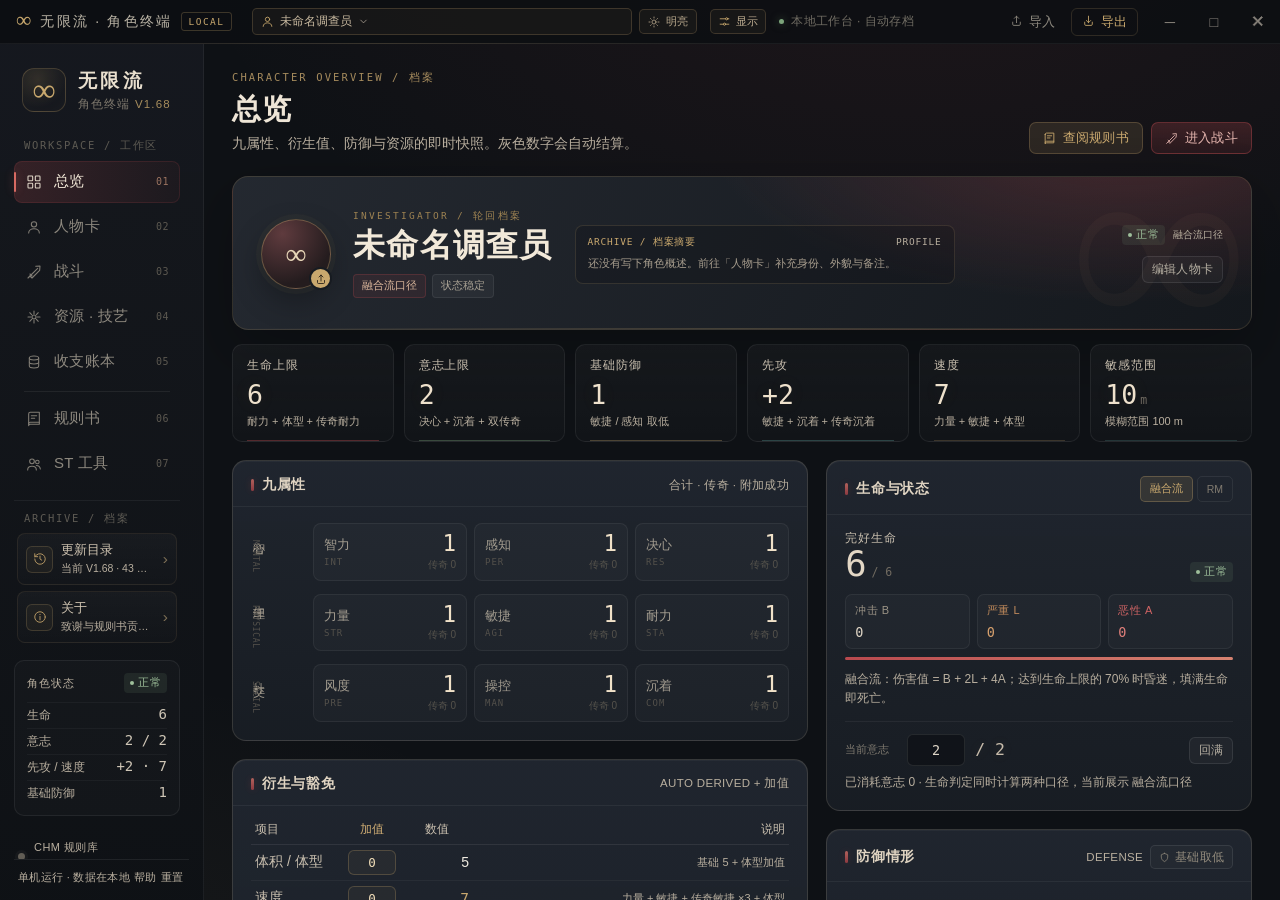
==== mobile/app/src/main/assets/www/index.html @ fdc2cab6 "feat: add Android source" ====
<!DOCTYPE html>
<html lang="zh-CN">
<head>
  <meta charset="UTF-8">
  <meta name="viewport" content="width=device-width, initial-scale=1.0">
  <meta name="color-scheme" content="dark light">
  <title>无限流 · 角色终端</title>
  <script>
    try {
      if (localStorage.getItem('infinite-terminal/theme') === 'light')
        document.documentElement.dataset.theme = 'light';
    } catch (e) {}
  </script>
  <link rel="stylesheet" href="app.css?v=60">
  <link rel="stylesheet" href="mobile.css">
</head>
<body>
  <div class="app" id="app">
    <header class="titlebar" id="titlebar">
      <div class="titlebar-left">
        <span class="tiny-mark">∞</span>
        <span class="titlebar-name">无限流 · 角色终端</span>
        <span class="local-badge">LOCAL</span>
      </div>
      <div class="titlebar-center">
        <div class="character-switcher">
          <button class="character-switch-btn" data-action="toggle-character-menu" title="切换角色卡">
            <span class="character-switch-icon" data-icon="user"></span>
            <span id="character-switch-name">未命名调查员</span>
            <span class="character-switch-caret" data-icon="down"></span>
          </button>
          <div class="character-menu" id="character-menu" hidden></div>
        </div>
        <button class="theme-toggle" data-action="toggle-theme" title="切换明亮 / 暗黑模式">
          <span class="theme-toggle-icon" data-theme-icon></span><span data-theme-label>明亮</span>
        </button>
        <div class="display-control">
          <button class="display-toggle" data-action="toggle-display-panel" title="调节亮度 / 对比度 / 灰度">
            <span class="display-toggle-icon" data-icon="sliders"></span><span>显示</span>
          </button>
          <div class="display-panel" id="display-panel" hidden>
            <div class="display-head"><span>显示调节</span><button class="display-close" data-action="close-display-panel" title="关闭">×</button></div>
            <label class="display-row"><span>亮度</span><input id="display-brightness" type="range" min="70" max="130" step="1"><output id="display-brightness-value">100%</output></label>
            <label class="display-row"><span>对比度</span><input id="display-contrast" type="range" min="70" max="130" step="1"><output id="display-contrast-value">100%</output></label>
            <label class="display-row"><span>灰度</span><input id="display-grayscale" type="range" min="0" max="100" step="1"><output id="display-grayscale-value">0%</output></label>
            <div class="display-actions"><button class="btn small" data-action="reset-display">恢复默认</button></div>
          </div>
        </div>
        <span class="save-dot" id="save-dot"></span>
        <span id="save-label">本地工作台 · 自动存档</span>
      </div>
      <div class="titlebar-right">
        <button class="tb-action" data-action="import" title="导入角色卡 JSON">
          <span data-icon="upload"></span><span>导入</span>
        </button>
        <button class="tb-action primary" data-action="export" title="导出角色卡 JSON">
          <span data-icon="download"></span><span>导出</span>
        </button>
        <div class="window-controls">
          <button class="win-btn" data-window="minimize" title="最小化"><span>─</span></button>
          <button class="win-btn" data-window="maximize" title="最大化"><span id="max-icon">□</span></button>
          <button class="win-btn close" data-window="close" title="关闭"><span>✕</span></button>
        </div>
      </div>
    </header>

    <div class="shell">
      <aside class="sidebar">
        <div class="side-scroll">
        <div class="brand">
          <div class="brand-mark">∞</div>
          <div class="brand-text">
            <div class="brand-title">无限流</div>
            <div class="brand-sub">角色终端 <span>V1.68</span></div>
          </div>
        </div>

        <div class="side-label">WORKSPACE / 工作区</div>
        <nav class="nav" id="nav">
          <button class="nav-item active" data-nav="overview">
            <span class="nav-icon" data-icon="grid"></span>
            <span class="nav-text">总览</span>
            <span class="nav-key">01</span>
          </button>
          <button class="nav-item" data-nav="character">
            <span class="nav-icon" data-icon="user"></span>
            <span class="nav-text">人物卡</span>
            <span class="nav-key">02</span>
          </button>
          <button class="nav-item" data-nav="combat">
            <span class="nav-icon" data-icon="sword"></span>
            <span class="nav-text">战斗</span>
            <span class="nav-key">03</span>
          </button>
          <button class="nav-item" data-nav="resources">
            <span class="nav-icon" data-icon="spark"></span>
            <span class="nav-text">资源 · 技艺</span>
            <span class="nav-key">04</span>
          </button>
          <button class="nav-item" data-nav="ledger">
            <span class="nav-icon" data-icon="coin"></span>
            <span class="nav-text">收支账本</span>
            <span class="nav-key">05</span>
          </button>
          <button class="nav-item rules-nav" data-nav="rules">
            <span class="nav-icon" data-icon="book"></span>
            <span class="nav-text">规则书</span>
            <span class="nav-key">06</span>
          </button>
          <button class="nav-item" data-nav="st">
            <span class="nav-icon" data-icon="users"></span>
            <span class="nav-text">ST 工具</span>
            <span class="nav-key">07</span>
          </button>
        </nav>

        <div class="side-label side-label-tools">ARCHIVE / 档案</div>
        <div class="side-tools">
          <button class="side-tool" data-action="changelog-open">
            <span class="side-tool-icon" data-icon="history"></span>
            <span class="side-tool-text"><b>更新目录</b><small>当前 V1.68 · 43 个版本</small></span>
            <span class="side-tool-arrow">›</span>
          </button>
          <button class="side-tool" data-action="about-open">
            <span class="side-tool-icon" data-icon="info"></span>
            <span class="side-tool-text"><b>关于</b><small>致谢与规则书贡献者</small></span>
            <span class="side-tool-arrow">›</span>
          </button>
        </div>

        <div class="side-spacer"></div>

        <div class="side-vitals" id="side-vitals">
          <div class="vitals-head">
            <span>角色状态</span>
            <span class="status-pill muted" id="side-status">未建卡</span>
          </div>
          <div class="vital-row"><span>生命</span><b id="side-hp">—</b></div>
          <div class="vital-row"><span>意志</span><b id="side-will">—</b></div>
          <div class="vital-row"><span>先攻 / 速度</span><b id="side-init">—</b></div>
          <div class="vital-row"><span>基础防御</span><b id="side-def">—</b></div>
        </div>

        <div class="side-rule"></div>
        <div class="side-chm" id="side-chm">
          <div class="chm-dot" id="chm-dot"></div>
          <div>
            <div class="chm-label">CHM 规则库</div>
            <div class="chm-count" id="chm-count">扫描中…</div>
          </div>
        </div>
        </div>
        <div class="side-foot">
          <span>单机运行 · 数据在本地</span>
          <button class="text-btn" data-action="help" title="快速上手与快捷键">帮助</button>
          <button class="text-btn" data-action="reset" title="清空当前角色卡">重置</button>
        </div>
      </aside>

      <main class="main" id="main">
        <section class="view active" id="view-overview"></section>
        <section class="view" id="view-character"></section>
        <section class="view" id="view-combat"></section>
        <section class="view" id="view-resources"></section>
        <section class="view" id="view-ledger"></section>
        <section class="view" id="view-rules"></section>
        <section class="view" id="view-st"></section>
      </main>
    </div>
  </div>

  <div class="modal-layer" id="modal-layer" hidden>
    <div class="modal-card" id="modal-card"></div>
  </div>

  <div class="about-layer" id="about-layer" hidden>
    <div class="about-stage" role="dialog" aria-modal="true" aria-labelledby="about-title">
      <button class="about-close" data-action="about-close" title="返回规则书">✕</button>
      <div class="about-emblem" aria-hidden="true">
        <span class="about-orbit orbit-a"></span>
        <span class="about-orbit orbit-b"></span>
        <span class="about-mark">∞</span>
      </div>
      <div class="about-kicker">RULEBOOK CONTRIBUTORS · 致谢</div>
      <h2 class="about-title" id="about-title">致 谢</h2>
      <div class="about-divider" aria-hidden="true"><i></i><span>◆</span><i></i></div>
      <p class="about-thanks">感谢 <b>滑稽金_金子</b>、<b>觉妖怪</b>、<b>啤酒鸦</b><br>和<b>广大群友</b>对本规则书的贡献</p>
      <p class="about-note">每一份整理、校对、投稿与传播，都让无限流的世界更完整。</p>
      <div class="about-signature">
        <span class="about-seal">∞</span>
        <span>无限流 · 角色终端</span>
        <span class="about-dot">·</span>
        <span>V1.68</span>
      </div>
      <div class="about-actions"><button class="btn gold" data-action="about-close">返回</button></div>
    </div>
  </div>

  <div class="changelog-layer" id="changelog-layer" hidden>
    <div class="changelog-stage" role="dialog" aria-modal="true" aria-labelledby="changelog-title">
      <button class="about-close" data-action="changelog-close" title="关闭更新目录">✕</button>
      <div class="changelog-head">
        <div class="about-kicker">CHANGELOG · 更新目录</div>
        <h2 class="changelog-title" id="changelog-title">版本记录</h2>
        <div class="changelog-sub">按每次更新递增 · 共 <b id="changelog-count">43</b> 个版本 · 当前 <span id="changelog-current">V1.68</span></div>
        <div class="about-divider"><i></i><span>◆</span><i></i></div>
      </div>
      <div class="changelog-scroll" id="changelog-list"></div>
      <div class="changelog-actions"><button class="btn gold" data-action="changelog-close">返回</button></div>
    </div>
  </div>

  <div class="guide-layer" id="guide-layer" hidden>
    <div class="guide-spotlight" id="guide-spotlight" hidden></div>
    <div class="guide-card" id="guide-card" role="dialog" aria-modal="true" aria-labelledby="guide-title">
      <div class="guide-head"><span class="guide-kicker" id="guide-kicker">新手引导</span><button class="guide-skip" data-action="guide-skip">跳过</button></div>
      <div class="guide-title" id="guide-title"></div>
      <div class="guide-body" id="guide-body"></div>
      <div class="guide-actions">
        <button class="btn" data-action="guide-prev">上一步</button>
        <button class="btn gold" data-action="guide-next">下一步</button>
      </div>
    </div>
  </div>

  <div class="toasts" id="toasts"></div>

  <script src="android-bridge.js"></script>
  <script src="data.js?v=60"></script>
  <script src="calc.js?v=60"></script>
  <script src="app.js?v=60"></script>
  <script src="mobile.js"></script>
</body>
</html>
---- mobile/app/src/main/assets/www/app.css ----
:root {
  --bg: #0e1115;
  --bg-deep: #0a0c0f;
  --panel: #1a1f27;
  --panel-2: #202630;
  --panel-3: #28303b;
  --line: rgba(211, 194, 162, 0.16);
  --line-strong: rgba(211, 194, 162, 0.28);
  --text: #f1ece2;
  --text-soft: #ddd5c7;
  --muted: #b1a99b;
  --dim: #918a7e;
  --faint: #6c675e;
  --note: #b9af9f;
  --note-strong: #c9bfaf;
  --note-soft: #a89e8e;
  --crimson: #b8494e;
  --crimson-bright: #d76a62;
  --crimson-soft: rgba(184, 73, 78, 0.14);
  --gold: #c9a86e;
  --gold-soft: rgba(201, 168, 110, 0.13);
  --teal: #62a9a3;
  --green: #7ca47b;
  --orange: #c28b5b;
  --red: #d05e5e;
  --shadow: 0 18px 48px rgba(0, 0, 0, 0.28);
  --radius: 14px;
  --radius-sm: 9px;
  --font: "Microsoft YaHei UI", "Microsoft YaHei", "PingFang SC", "Segoe UI", sans-serif;
  --mono: "Cascadia Code", "Consolas", "SFMono-Regular", monospace;
}

* { box-sizing: border-box; }
html, body { height: 100%; }
body {
  margin: 0;
  background: var(--bg);
  color: var(--text);
  font-family: var(--font);
  font-size: 13px;
  overflow: hidden;
  -webkit-font-smoothing: antialiased;
}
button, input, select, textarea { font: inherit; color: inherit; }
button { border: none; background: none; cursor: pointer; }
a { color: var(--gold); }
::selection { background: rgba(201, 168, 110, 0.32); color: #fff; }
::-webkit-scrollbar { width: 9px; height: 9px; }
::-webkit-scrollbar-track { background: transparent; }
::-webkit-scrollbar-thumb { background: #30343b; border-radius: 8px; border: 2px solid var(--bg); }
::-webkit-scrollbar-thumb:hover { background: #464a50; }

.app { height: 100vh; display: flex; flex-direction: column; background:
  radial-gradient(1200px 680px at 72% -10%, rgba(184, 73, 78, 0.10), transparent 62%),
  radial-gradient(900px 500px at 5% 108%, rgba(201, 168, 110, 0.05), transparent 60%),
  var(--bg);
}

/* ---------------- title bar ---------------- */
.titlebar {
  height: 44px;
  flex: 0 0 44px;
  display: grid;
  grid-template-columns: auto minmax(0, 1fr) auto;
  align-items: center;
  gap: 20px;
  padding: 0 0 0 16px;
  background: rgba(12, 14, 18, 0.86);
  border-bottom: 1px solid rgba(255,255,255,0.055);
  user-select: none;
  position: relative;
  z-index: 20;
  cursor: grab;
}
.titlebar:active { cursor: grabbing; }
.titlebar button { cursor: pointer; }
.titlebar::after {
  content: "";
  position: absolute; left: 0; right: 0; bottom: -1px; height: 1px;
  background: linear-gradient(90deg, transparent, rgba(201,168,110,.18), transparent 60%);
  pointer-events: none;
}
.titlebar-left { display: flex; align-items: center; gap: 9px; min-width: 0; }
.tiny-mark {
  font-family: Georgia, serif; font-size: 20px; line-height: 1; color: var(--gold);
  transform: translateY(-1px);
}
.titlebar-name { font-size: 11.5px; letter-spacing: .16em; color: #bab3a5; white-space: nowrap; }
.local-badge {
  font: 8px/1 var(--mono); letter-spacing: .16em; color: var(--gold);
  padding: 4px 6px; border: 1px solid rgba(201,168,110,.26); border-radius: 3px;
}
.titlebar-center {
  display: flex; align-items: center; justify-self: start; gap: 7px; font-size: 10px; color: #706c63;
  letter-spacing: .04em; white-space: nowrap;
}
.save-dot { width: 5px; height: 5px; border-radius: 50%; background: #5f645c; transition: .25s; }
.save-dot.on { background: var(--green); box-shadow: 0 0 8px rgba(124,164,123,.5); }
.titlebar-right { display: flex; align-items: center; height: 100%; justify-self: end; }
.character-switcher { position: relative; display: flex; align-items: center; }
.character-switch-btn {
  width: 380px; max-width: 380px; height: 27px; display: inline-flex; align-items: center; gap: 6px;
  padding: 0 8px; border-radius: 5px; border: 1px solid rgba(201,168,110,.22);
  background: rgba(201,168,110,.055); color: #c7b89f; font-size: 10px;
}
.character-switch-btn:hover { border-color: rgba(201,168,110,.48); background: rgba(201,168,110,.11); color: #f0dfbf; }
.character-switch-icon { width: 13px; height: 13px; display: flex; color: var(--gold); }
.character-switch-icon svg { width: 13px; height: 13px; }
#character-switch-name { max-width: 310px; overflow: hidden; text-overflow: ellipsis; white-space: nowrap; }
.character-switch-caret { width: 12px; height: 12px; display: flex; color: var(--note); }
.character-switch-caret svg { width: 11px; height: 11px; }
.character-menu {
  position: absolute; top: 34px; left: 0; width: 286px; z-index: 80;
  padding: 8px; border-radius: 9px; border: 1px solid rgba(201,168,110,.26);
  background: linear-gradient(180deg, #1c222b, #151a21); box-shadow: 0 18px 48px rgba(0,0,0,.5);
}
.character-menu[hidden] { display: none; }
.cm-head { display: flex; justify-content: space-between; align-items: center; padding: 2px 4px 7px; color: var(--note); font-size: 9px; letter-spacing: .08em; }
.cm-head b { color: var(--gold); font: 10px/1 var(--mono); font-weight: 400; }
.cm-list { display: flex; flex-direction: column; gap: 2px; max-height: 250px; overflow-y: auto; }
.cm-item { width: 100%; text-align: left; display: flex; flex-direction: column; gap: 2px; padding: 7px 8px; border-radius: 5px; border: 1px solid transparent; }
.cm-item:hover { background: rgba(201,168,110,.07); }
.cm-item.active { background: rgba(201,168,110,.1); border-color: rgba(201,168,110,.25); }
.cm-name { color: var(--note-strong); font-size: 10.5px; overflow: hidden; text-overflow: ellipsis; white-space: nowrap; }
.cm-meta { color: var(--note); font-size: 8.5px; }
.cm-actions { display: flex; gap: 4px; margin-top: 7px; padding-top: 7px; border-top: 1px solid var(--line); }
.cm-actions button { flex: 1; padding: 5px 2px; border-radius: 4px; border: 1px solid var(--line); color: var(--note); font-size: 8.5px; }
.cm-actions button:hover { color: var(--gold); border-color: rgba(201,168,110,.35); background: rgba(201,168,110,.06); }
html[data-theme="light"] .character-switch-btn { color: #755f42; background: rgba(143,106,50,.07); border-color: rgba(143,106,50,.25); }
html[data-theme="light"] .character-switch-btn:hover { color: #4e3c25; background: rgba(143,106,50,.14); }
html[data-theme="light"] .character-menu { background: #fbf7ef; border-color: rgba(143,106,50,.25); box-shadow: 0 18px 48px rgba(70,50,20,.18); }
html[data-theme="light"] .cm-item:hover { background: rgba(143,106,50,.07); }
html[data-theme="light"] .cm-item.active { background: rgba(143,106,50,.12); border-color: rgba(143,106,50,.3); }
html[data-theme="light"] .cm-name { color: #44382a; }
html[data-theme="light"] .cm-meta { color: #8a7d6a; }
.display-control { position: relative; display: flex; align-items: center; }
.display-toggle {
  height: 25px; display: inline-flex; align-items: center; gap: 5px; padding: 0 7px;
  border-radius: 5px; border: 1px solid rgba(201,168,110,.22); background: rgba(201,168,110,.055);
  color: #b9a98d; font-size: 9.5px; margin-right: 6px;
}
.display-toggle:hover { color: #f1dbaa; border-color: rgba(201,168,110,.48); background: rgba(201,168,110,.12); }
.display-toggle-icon { display: flex; width: 13px; height: 13px; color: var(--gold); }
.display-toggle-icon svg { width: 13px; height: 13px; }
.display-panel {
  position: absolute; top: 34px; right: 0; width: 255px; z-index: 90;
  padding: 10px 11px; border-radius: 9px; border: 1px solid rgba(201,168,110,.27);
  background: linear-gradient(180deg, #1c222b, #151a21); box-shadow: 0 18px 48px rgba(0,0,0,.5);
}
.display-panel[hidden] { display: none; }
.display-head { display: flex; align-items: center; justify-content: space-between; color: var(--gold); font-size: 9.5px; letter-spacing: .08em; padding-bottom: 7px; }
.display-close { color: var(--note); font-size: 14px; line-height: 1; padding: 0 2px; }
.display-close:hover { color: var(--gold); }
.display-row { display: grid; grid-template-columns: 42px minmax(0,1fr) 38px; align-items: center; gap: 7px; margin-top: 9px; color: var(--note); font-size: 9px; }
.display-row input[type="range"] { width: 100%; accent-color: #c9a86e; height: 14px; }
.display-row output { color: var(--note-strong); font: 9px/1 var(--mono); text-align: right; }
.display-actions { display: flex; justify-content: flex-end; margin-top: 11px; padding-top: 8px; border-top: 1px solid var(--line); }
.display-actions .btn { height: 23px; font-size: 9px; }
html[data-theme="light"] .display-toggle { color: #755f42; border-color: rgba(143,106,50,.3); background: rgba(143,106,50,.09); }
html[data-theme="light"] .display-panel { background: #fbf7ef; border-color: rgba(143,106,50,.25); box-shadow: 0 18px 48px rgba(70,50,20,.18); }
html[data-theme="light"] .display-row { color: #6c5f4e; }
html[data-theme="light"] .display-row output { color: #4d4131; }
.theme-toggle {
  height: 25px; display: inline-flex; align-items: center; gap: 5px;
  padding: 0 8px; margin-right: 6px; border-radius: 5px;
  border: 1px solid rgba(201,168,110,.22); background: rgba(201,168,110,.055);
  color: #b9a98d; font-size: 9.5px; letter-spacing: .03em; transition: .16s;
}
.theme-toggle-icon { display: flex; align-items: center; justify-content: center; width: 13px; height: 13px; }
.theme-toggle-icon svg { width: 12px; height: 12px; }
.theme-toggle:hover { color: #f1dbaa; border-color: rgba(201,168,110,.48); background: rgba(201,168,110,.12); }
.tb-action {
  height: 28px; display: inline-flex; align-items: center; gap: 6px;
  padding: 0 10px; margin-right: 6px; border-radius: 6px;
  color: #8f8a80; font-size: 10.5px; transition: .18s;
}
.tb-action svg { width: 13px; height: 13px; }
.tb-action:hover { color: var(--text); background: rgba(255,255,255,.05); }
.tb-action.primary { color: var(--gold); border: 1px solid rgba(201,168,110,.18); }
.tb-action.primary:hover { background: var(--gold-soft); }
.window-controls { display: flex; height: 100%; margin-left: 4px; }
.win-btn {
  width: 44px; height: 100%; display: flex; align-items: center; justify-content: center;
  color: #868179; font-size: 13px; transition: .15s;
}
.win-btn:hover { background: rgba(255,255,255,.07); color: #fff; }
.win-btn.close:hover { background: #a23b3e; }

/* ---------------- shell / sidebar ---------------- */
.shell { flex: 1; display: flex; min-height: 0; }
.sidebar {
  width: 218px; flex: 0 0 218px; display: flex; flex-direction: column;
  padding: 0; overflow: hidden;
  background: linear-gradient(180deg, rgba(22,25,31,.92), rgba(14,17,21,.96));
  border-right: 1px solid rgba(255,255,255,.06);
  position: relative;
}
.side-scroll {
  flex: 1; min-height: 0; display: flex; flex-direction: column;
  padding: 24px 14px 7px; overflow-y: auto; overflow-x: hidden;
  overscroll-behavior: contain; scrollbar-gutter: stable;
}
.sidebar::after {
  content: ""; position: absolute; top: 0; right: -1px; width: 1px; height: 200px;
  background: linear-gradient(180deg, rgba(201,168,110,.35), transparent);
}
.brand { display: flex; align-items: center; gap: 12px; padding: 0 8px 28px; }
.brand-mark {
  width: 44px; height: 44px; display: flex; align-items: center; justify-content: center;
  font: 31px/1 Georgia, serif; color: var(--gold);
  border: 1px solid rgba(201,168,110,.26); border-radius: 12px;
  background: radial-gradient(circle at 35% 25%, rgba(201,168,110,.16), rgba(0,0,0,0) 70%);
  box-shadow: inset 0 0 20px rgba(201,168,110,.035);
}
.brand-title { font-size: 17px; letter-spacing: .18em; color: #e9dfce; font-weight: 600; }
.brand-sub { margin-top: 4px; font-size: 9px; color: #7c766c; letter-spacing: .1em; }
.brand-sub span { color: #a88e5e; }
.side-label {
  padding: 0 10px 10px; font: 8.5px/1 var(--mono); letter-spacing: .16em; color: #5d5a53;
}
.nav { display: flex; flex-direction: column; gap: 3px; }
.nav-item {
  position: relative; display: flex; align-items: center; gap: 11px;
  height: 42px; padding: 0 11px; border-radius: 8px;
  color: #8d887e; text-align: left; transition: .18s;
}
.nav-item:hover { color: #ddd4c4; background: rgba(255,255,255,.035); }
.nav-item.active {
  color: #f1e7d6; background: linear-gradient(90deg, rgba(184,73,78,.20), rgba(184,73,78,.05));
  box-shadow: inset 0 0 0 1px rgba(184,73,78,.16);
}
.nav-item.active::before {
  content: ""; position: absolute; left: 0; top: 11px; bottom: 11px; width: 2px;
  background: var(--crimson-bright); border-radius: 2px; box-shadow: 0 0 8px rgba(215,106,98,.4);
}
.nav-icon { width: 18px; height: 18px; display: flex; align-items: center; justify-content: center; opacity: .9; }
.nav-icon svg { width: 16px; height: 16px; }
.nav-text { flex: 1; font-size: 12.5px; letter-spacing: .02em; }
.nav-key { font: 8px/1 var(--mono); color: #5c5850; letter-spacing: .05em; }
.nav-item.active .nav-key { color: #9b7360; }
.nav-item.rules-nav { margin-top: 12px; }
.nav-item.rules-nav::after {
  content: ""; position: absolute; top: -7px; left: 10px; right: 10px; height: 1px;
  background: rgba(255,255,255,.065);
}
.side-spacer { flex: 1; min-height: 10px; }
.side-label-tools { margin-top: 15px; padding-top: 12px; border-top: 1px solid rgba(255,255,255,.055); }
.side-tools { display: flex; flex-direction: column; gap: 6px; padding: 0 3px; margin-bottom: 7px; }
.side-tool {
  width: 100%; display: flex; align-items: center; gap: 8px; padding: 8px 8px;
  border: 1px solid rgba(201,168,110,.1); border-radius: 8px;
  background: linear-gradient(180deg, rgba(255,255,255,.032), rgba(255,255,255,.012));
  text-align: left; transition: .16s;
}
.side-tool:hover { border-color: rgba(201,168,110,.28); background: rgba(201,168,110,.065); }
.side-tool-icon {
  width: 27px; height: 27px; flex: 0 0 27px; display: flex; align-items: center; justify-content: center;
  border-radius: 6px; border: 1px solid rgba(201,168,110,.2); color: #bb9b66;
  background: rgba(201,168,110,.06);
}
.side-tool-icon svg { width: 14px; height: 14px; }
.side-tool-text { display: flex; flex-direction: column; gap: 3px; min-width: 0; flex: 1; }
.side-tool-text b { font-size: 11px; color: #d0c4b1; font-weight: 500; }
.side-tool-text small { font-size: 8px; color: #7c7467; white-space: nowrap; overflow: hidden; text-overflow: ellipsis; }
.side-tool-arrow { color: #7f7157; font-size: 14px; line-height: 1; }
.side-vitals {
  border: 1px solid rgba(255,255,255,.065); border-radius: 10px;
  background: rgba(255,255,255,.018); padding: 12px 12px 9px;
}
.vitals-head { display: flex; align-items: center; justify-content: space-between; margin-bottom: 9px; }
.vitals-head > span:first-child { font-size: 9px; color: #777269; letter-spacing: .08em; }
.status-pill {
  display: inline-flex; align-items: center; gap: 4px; padding: 3px 6px; border-radius: 4px;
  font-size: 9px; letter-spacing: .04em; background: rgba(124,164,123,.12); color: #9fc09b;
}
.status-pill::before { content: ""; width: 4px; height: 4px; border-radius: 50%; background: currentColor; }
.status-pill.muted { background: rgba(255,255,255,.05); color: #8c877d; }
.status-pill.dead { background: rgba(208,94,94,.14); color: #e08181; }
.status-pill.down { background: rgba(194,139,91,.14); color: #d9a16e; }
.vital-row { display: flex; align-items: baseline; justify-content: space-between; padding: 4px 0; border-top: 1px solid rgba(255,255,255,.04); }
.vital-row:first-of-type { border-top: none; }
.vital-row span { font-size: 9.5px; color: #78736a; }
.vital-row b { font: 11.5px/1 var(--mono); color: #cfc6b6; font-weight: 500; }
.side-rule { height: 1px; background: rgba(255,255,255,.055); margin: 13px 2px 11px; }
.side-chm { display: flex; gap: 9px; align-items: center; padding: 0 4px 10px; }
.chm-dot {
  width: 7px; height: 7px; border-radius: 50%; background: #615d55; flex: 0 0 auto;
  box-shadow: 0 0 0 3px rgba(255,255,255,.03);
}
.chm-dot.ready { background: var(--teal); box-shadow: 0 0 9px rgba(98,169,163,.45); }
.chm-dot.busy { background: var(--gold); animation: pulse 1.3s infinite; }
.chm-label { font-size: 9px; color: #8a8479; letter-spacing: .04em; }
.chm-count { font-size: 9.5px; color: #625e56; margin-top: 3px; }
.side-foot {
  flex: 0 0 auto; display: flex; align-items: center; justify-content: space-between;
  margin: 0 14px; padding: 8px 4px 13px;
  border-top: 1px solid rgba(255,255,255,.07);
}
.side-foot span { font-size: 8px; color: #56534d; letter-spacing: .03em; }
.text-btn { font-size: 9px; color: #6f6a61; padding: 2px; }
.text-btn:hover { color: var(--crimson-bright); }

/* ---------------- main / generic ---------------- */
.main { flex: 1; min-width: 0; overflow-y: auto; overflow-x: hidden; padding: 32px 36px 64px; position: relative; }
.main.rules-mode { overflow: hidden; padding: 24px 26px 20px; display: flex; flex-direction: column; }
.view { display: none; }
.view.active { display: block; animation: fadeUp .22s ease both; }
#view-rules.active { display: flex; flex-direction: column; flex: 1; min-height: 0; }
@keyframes fadeUp { from { opacity: 0; transform: translateY(5px); } to { opacity: 1; transform: none; } }
@keyframes pulse { 0%,100% { opacity: 1; } 50% { opacity: .35; } }

.page-head { display: flex; align-items: flex-end; justify-content: space-between; gap: 18px; margin-bottom: 22px; }
.eyebrow { font: 8.5px/1 var(--mono); letter-spacing: .2em; color: var(--gold); opacity: .8; margin-bottom: 9px; }
.page-title { margin: 0; font-size: 27px; font-weight: 600; letter-spacing: .035em; color: #eee5d6; line-height: 1.2; }
.page-title small { font-size: 12px; font-weight: 400; letter-spacing: .08em; color: #746f66; margin-left: 10px; }
.page-desc { margin: 7px 0 0; color: #817b71; font-size: 10.5px; line-height: 1.6; }
.head-actions { display: flex; align-items: center; gap: 8px; flex: 0 0 auto; }

.btn {
  height: 32px; display: inline-flex; align-items: center; justify-content: center; gap: 7px;
  padding: 0 13px; border-radius: 7px; border: 1px solid rgba(255,255,255,.09);
  background: rgba(255,255,255,.035); color: #b7b0a3; font-size: 10.5px;
  letter-spacing: .02em; transition: .17s; white-space: nowrap;
}
.btn svg { width: 13px; height: 13px; }
.btn:hover { color: var(--text); background: rgba(255,255,255,.065); border-color: rgba(255,255,255,.15); }
.btn.primary { border-color: rgba(184,73,78,.4); background: linear-gradient(180deg, rgba(184,73,78,.24), rgba(184,73,78,.13)); color: #e6b6af; }
.btn.primary:hover { background: rgba(184,73,78,.3); border-color: rgba(215,106,98,.5); }
.btn.gold { color: var(--gold); border-color: rgba(201,168,110,.25); background: var(--gold-soft); }
.btn.gold:hover { background: rgba(201,168,110,.18); }
.btn.small { height: 27px; padding: 0 9px; font-size: 9.5px; border-radius: 6px; }
.btn.icon { width: 31px; padding: 0; }
.btn.danger:hover { color: #e38b86; border-color: rgba(208,94,94,.4); background: rgba(208,94,94,.1); }
.btn:disabled { opacity: .38; cursor: not-allowed; }

.panel {
  background: linear-gradient(180deg, rgba(33,39,48,.92), rgba(24,29,36,.95));
  border: 1px solid var(--line); border-radius: var(--radius);
  box-shadow: 0 1px 0 rgba(255,255,255,.035) inset;
}
.panel-head { display: flex; align-items: center; justify-content: space-between; gap: 12px; padding: 15px 18px 12px; border-bottom: 1px solid rgba(255,255,255,.055); }
.panel-head-right { display: flex; align-items: center; gap: 9px; min-width: 0; }
.panel-head-right { flex: 1 1 auto; justify-content: flex-end; }
.panel-head-right .panel-sub { min-width: 0; white-space: normal; overflow-wrap: anywhere; text-align: right; }
.panel-head-right .collapse-btn { flex: 0 0 auto; }
.collapsible .panel-head { cursor: pointer; user-select: none; }
.collapsible .panel-head:hover { background: rgba(255,255,255,.018); }
.collapse-btn {
  width: 23px; height: 23px; flex: 0 0 23px; display: flex; align-items: center; justify-content: center;
  border-radius: 4px; border: 1px solid rgba(201,168,110,.22); color: #b7a47f;
  background: rgba(201,168,110,.07); transition: .16s;
}
.collapse-btn svg { width: 12px; height: 12px; transform: rotate(90deg); transition: transform .18s ease; }
.collapse-btn.collapsed { color: #7f776b; border-color: rgba(255,255,255,.1); background: rgba(255,255,255,.025); }
.collapse-btn.collapsed svg { transform: rotate(0deg); }
.collapse-btn:hover { color: #f0dcb4; border-color: rgba(201,168,110,.45); background: rgba(201,168,110,.14); }
.panel-body.collapsed { display: none; }
.panel-title { display: flex; align-items: center; gap: 8px; font-size: 11px; color: #c9c1b3; letter-spacing: .05em; }
.panel-title::before { content: ""; width: 3px; height: 11px; border-radius: 2px; background: var(--crimson); opacity: .8; }
.panel-sub { font-size: 9px; color: #6e6961; letter-spacing: .03em; }
.panel-body { padding: 16px 18px 18px; }
.panel-body.flush { padding: 0; }

.section-grid { display: grid; gap: 18px; }
.g2 { grid-template-columns: repeat(2, minmax(0, 1fr)); }
.g3 { grid-template-columns: repeat(3, minmax(0, 1fr)); }
.g4 { grid-template-columns: repeat(4, minmax(0, 1fr)); }
.mt18 { margin-top: 18px; }
.mt12 { margin-top: 12px; }
.muted { color: var(--muted); }
.dim { color: var(--dim); }
.num { font-family: var(--mono); font-variant-numeric: tabular-nums; }
.gold { color: var(--gold); }
.crimson { color: var(--crimson-bright); }
.teal { color: var(--teal); }
.nowrap { white-space: nowrap; }
.empty {
  padding: 28px 20px; text-align: center; color: #625d55; font-size: 10.5px;
  border: 1px dashed rgba(255,255,255,.09); border-radius: 10px; background: rgba(255,255,255,.012);
}
.empty b { display: block; color: #8d867a; font-weight: 500; margin-bottom: 5px; font-size: 11.5px; }

/* ---------------- fields ---------------- */
.field { display: flex; flex-direction: column; gap: 5px; min-width: 0; }
.field > label, .field-label { font-size: 9px; color: #7d776d; letter-spacing: .05em; }
.input, input[type="text"], input[type="number"], select, textarea {
  width: 100%; background: rgba(8,10,13,.5); border: 1px solid rgba(255,255,255,.09);
  border-radius: 6px; padding: 7px 9px; color: #ddd5c7; font-size: 11px;
  outline: none; transition: border-color .15s, background .15s, box-shadow .15s;
}
input[type="number"] { font-family: var(--mono); font-variant-numeric: tabular-nums; }
input[type="number"]::-webkit-outer-spin-button, input[type="number"]::-webkit-inner-spin-button { -webkit-appearance: none; margin: 0; }
input[type="number"] { -moz-appearance: textfield; }
input:focus, select:focus, textarea:focus {
  border-color: rgba(201,168,110,.48); background: rgba(12,15,19,.75);
  box-shadow: 0 0 0 2px rgba(201,168,110,.07);
}
input::placeholder, textarea::placeholder { color: #504d48; }
select {
  appearance: none; -webkit-appearance: none; padding-right: 24px;
  background-image: linear-gradient(45deg, transparent 50%, #777167 50%), linear-gradient(135deg, #777167 50%, transparent 50%);
  background-position: calc(100% - 13px) 50%, calc(100% - 9px) 50%;
  background-size: 4px 4px, 4px 4px; background-repeat: no-repeat;
}
select option { background: #1b1f26; color: #ddd5c7; }
textarea { resize: vertical; min-height: 72px; line-height: 1.7; }
.cell-input {
  width: 100%; min-width: 48px; background: rgba(0,0,0,.16); border-color: transparent;
  padding: 5px 6px; border-radius: 5px; font-size: 10.5px;
}
.cell-input:hover { border-color: rgba(255,255,255,.08); }
.cell-input:focus { border-color: rgba(201,168,110,.45); background: rgba(0,0,0,.3); }
.input-suffix { position: relative; }
.input-suffix > span { position: absolute; right: 8px; top: 50%; transform: translateY(-50%); font-size: 8.5px; color: #5f5b53; pointer-events: none; }

/* ---------------- overview ---------------- */
.hero {
  position: relative; overflow: hidden; border-radius: 16px;
  border: 1px solid rgba(201,168,110,.17);
  background:
    radial-gradient(640px 240px at 88% -20%, rgba(184,73,78,.28), transparent 65%),
    linear-gradient(118deg, rgba(37,42,50,.94), rgba(20,24,29,.96));
  padding: 26px 28px 24px;
  display: flex; align-items: center; gap: 22px;
  min-height: 154px;
  box-shadow: 0 22px 60px rgba(0,0,0,.23);
}
.hero::before {
  content: "∞"; position: absolute; right: 18px; top: -54px; font: 250px/1 Georgia, serif;
  color: rgba(201,168,110,.045); pointer-events: none; letter-spacing: -.06em;
}
.hero::after {
  content: ""; position: absolute; left: 0; right: 0; bottom: 0; height: 1px;
  background: linear-gradient(90deg, transparent, rgba(201,168,110,.5), transparent);
  opacity: .5;
}
.hero-avatar {
  width: 70px; height: 70px; flex: 0 0 70px; border-radius: 50%;
  display: flex; align-items: center; justify-content: center;
  background: radial-gradient(circle at 30% 20%, #5f3b3e, #241c1e 70%);
  border: 1px solid rgba(201,168,110,.38);
  color: #e6d5b7; font-size: 28px; font-family: Georgia, serif;
  box-shadow: 0 0 0 5px rgba(201,168,110,.04), 0 12px 30px rgba(0,0,0,.3);
  position: relative; cursor: pointer;
}
.hero-avatar img { width: 100%; height: 100%; object-fit: cover; border-radius: 50%; display: block; }
.avatar-letter { line-height: 1; }
.avatar-badge {
  position: absolute; right: -2px; bottom: -2px; width: 23px; height: 23px;
  display: flex; align-items: center; justify-content: center; border-radius: 50%;
  color: #1a1510; background: var(--gold); border: 2px solid #171b21;
}
.avatar-badge svg { width: 12px; height: 12px; }
.avatar-remove {
  position: absolute; top: -4px; right: -4px; width: 20px; height: 20px;
  display: flex; align-items: center; justify-content: center; border-radius: 50%;
  color: #cbb9a0; background: rgba(20,20,22,.9); border: 1px solid rgba(201,168,110,.3);
}
.avatar-remove svg { width: 10px; height: 10px; }
.avatar-remove:hover { color: #fff; border-color: rgba(201,168,110,.6); }
.hero-main { flex: 1; min-width: 0; position: relative; z-index: 1; display: flex; align-items: center; gap: 22px; }
.hero-profile { flex: 0 1 auto; min-width: 0; }
.hero-summary {
  flex: 1 1 330px; min-width: 220px; max-width: 380px; padding: 9px 12px;
  border: 1px solid rgba(201,168,110,.16); border-radius: 8px;
  background: rgba(10,13,17,.22); z-index: 1;
}
.hero-summary-head { display: flex; justify-content: space-between; gap: 8px; color: var(--gold); font: 8px/1.4 var(--mono); letter-spacing: .1em; }
.hero-summary-head em { color: var(--note); font-style: normal; overflow: hidden; text-overflow: ellipsis; white-space: nowrap; }
.hero-summary-text { margin-top: 6px; color: var(--note); font-size: 9.5px; line-height: 1.75; max-height: 62px; overflow-y: auto; padding-right: 3px; }
.hero-summary-text .dim { color: var(--note-soft); }
.hero-identity-compact {
  display: inline-flex; align-items: center; gap: 5px; padding: 4px 8px; margin-right: 75px;
  border: 1px solid rgba(201,168,110,.24); border-radius: 4px;
  color: var(--gold); font-size: 9px; background: rgba(201,168,110,.055);
}
.hero-identity-compact:hover { border-color: rgba(201,168,110,.5); background: rgba(201,168,110,.12); }
.hero-identity-compact svg { width: 11px; height: 11px; }
.hero-identity-compact span { opacity: .7; }
html[data-theme="light"] .hero-summary { background: rgba(255,253,248,.55); border-color: rgba(143,106,50,.18); }
html[data-theme="light"] .hero-identity-compact { color: #87622b; border-color: rgba(143,106,50,.28); background: rgba(143,106,50,.07); }
@media (max-width: 1120px) { .hero-summary { display: none; } }
.hero-kicker { font: 8px/1 var(--mono); letter-spacing: .24em; color: #9e8352; margin-bottom: 8px; }
.hero-name { font-size: 30px; font-weight: 600; letter-spacing: .04em; line-height: 1.1; color: #f2e9d9; white-space: nowrap; overflow: hidden; text-overflow: ellipsis; }
.hero-tags { display: flex; flex-wrap: wrap; gap: 6px; margin-top: 11px; }
.hero-tag { font-size: 9px; color: #a9a193; background: rgba(255,255,255,.045); border: 1px solid rgba(255,255,255,.07); padding: 4px 8px; border-radius: 4px; }
.hero-tag.accent { color: #dbb79c; border-color: rgba(184,73,78,.25); background: rgba(184,73,78,.1); }
.hero-side { display: flex; flex-direction: column; align-items: flex-end; gap: 11px; position: relative; z-index: 1; }
.hero-status { display: flex; align-items: center; gap: 8px; }
.hero-actions { display: flex; gap: 7px; }

.stat-strip { display: grid; grid-template-columns: repeat(6, 1fr); gap: 10px; margin-top: 14px; }
.stat-card {
  padding: 13px 14px 12px; border-radius: 10px; border: 1px solid rgba(255,255,255,.065);
  background: linear-gradient(180deg, rgba(255,255,255,.035), rgba(255,255,255,.012));
  position: relative; overflow: hidden;
}
.stat-card::after { content: ""; position: absolute; left: 14px; right: 14px; bottom: 0; height: 1px; background: var(--accent, rgba(201,168,110,.4)); opacity: .5; }
.stat-label { font-size: 8.5px; color: #777268; letter-spacing: .08em; }
.stat-value { font: 23px/1.1 var(--mono); color: #e3d9c8; margin-top: 7px; font-weight: 400; }
.stat-value small { font-size: 9px; color: #6f6a61; margin-left: 3px; }
.stat-foot { margin-top: 5px; font-size: 8px; color: #5d5951; }
.overview-grid { display: grid; grid-template-columns: minmax(0, 1.25fr) minmax(0, .9fr); gap: 18px; margin-top: 18px; align-items: start; }
.overview-left, .overview-right { display: flex; flex-direction: column; gap: 18px; min-width: 0; }
.attr-groups { display: flex; flex-direction: column; gap: 13px; }
.attr-group { display: grid; grid-template-columns: 50px minmax(0, 1fr); gap: 12px; align-items: center; }
.group-tag { display: flex; flex-direction: column; gap: 4px; align-items: flex-start; }
.group-tag b { font-size: 10px; color: #a69d8f; font-weight: 500; writing-mode: vertical-rl; letter-spacing: .16em; }
.group-tag span { font: 6.5px/1 var(--mono); color: #54514b; writing-mode: vertical-rl; letter-spacing: .08em; }
.attr-cards { display: grid; grid-template-columns: repeat(3, 1fr); gap: 7px; }
.attr-card {
  display: flex; align-items: center; justify-content: space-between; gap: 8px;
  min-height: 52px; padding: 8px 10px; border-radius: 8px;
  border: 1px solid rgba(255,255,255,.06); background: rgba(255,255,255,.022);
  cursor: pointer; transition: .17s;
}
.attr-card:hover { border-color: rgba(201,168,110,.25); background: rgba(201,168,110,.055); transform: translateY(-1px); }
.attr-card-name { font-size: 10px; color: #a49d90; }
.attr-card-en { font: 6.5px/1 var(--mono); letter-spacing: .11em; color: #54514b; margin-top: 4px; }
.attr-card-value { text-align: right; }
.attr-card-value b { font: 19px/1 var(--mono); color: #e5dac7; font-weight: 400; }
.attr-card-value span { display: block; font-size: 7.5px; color: #8b6c47; margin-top: 3px; }
.attr-card-value span.zero { color: #56534c; }

.derived-table { width: 100%; border-collapse: collapse; }
.derived-table th { padding: 0 4px 7px; border-bottom: 1px solid rgba(255,255,255,.08); color: #7f786d; font-size: 8px; font-weight: 400; text-align: left; }
.derived-table th:nth-child(2), .derived-table th:nth-child(3) { text-align: center; }
.derived-table td { padding: 5px 4px; border-top: 1px solid rgba(255,255,255,.045); font-size: 11px; vertical-align: middle; }
.derived-table tbody tr:first-child td { border-top: none; }
.derived-table td:first-child { color: #a49c8e; white-space: nowrap; width: 92px; }
.derived-table td:nth-child(2) { text-align: center; width: 58px; }
.derived-table td:nth-child(3) { text-align: right; width: 72px; }
.derived-table td:last-child { text-align: right; font-size: 8.5px; color: #625d55; }
.derived-table .derived-input { width: 48px; padding: 4px 3px; text-align: center; background: rgba(0,0,0,.26); border-color: rgba(255,255,255,.1); font-size: 11px; color: #ddcfb5; }
.derived-table .derived-input:focus { border-color: rgba(201,168,110,.6); }
.derived-value { font-family: var(--mono); color: var(--gold); font-size: 13px !important; }
.derived-unit { font: 8px var(--mono); color: #6e685d; margin-left: 2px; }
.derived-na { color: #4f4b44; font-family: var(--mono); font-size: 11px; }
.derived-note { margin-top: 10px; padding: 7px 9px; border-left: 2px solid rgba(201,168,110,.4); background: rgba(201,168,110,.04); border-radius: 0 5px 5px 0; color: #7d766a; font-size: 9px; line-height: 1.75; }
.derived-note b { color: #d8bd8a; font-weight: 500; }
.derived-table th:nth-child(2) { color: #d0ad74; }
.derived-table th:last-child { text-align: right; }
.derived-table td:last-child { color: #b1a695; }
.derived-table td:nth-child(2) .derived-input { border-color: rgba(201,168,110,.26); background: rgba(201,168,110,.055); color: #f0ddb8; }
.derived-table td:nth-child(2) .derived-input:focus { border-color: rgba(201,168,110,.72); background: rgba(201,168,110,.1); }

.health-panel .health-top { display: flex; align-items: flex-end; justify-content: space-between; margin-bottom: 12px; }
.hp-big { font: 34px/1 var(--mono); color: #e3d7c5; }
.hp-big small { font-size: 10px; color: #716b61; margin-left: 5px; }
.health-parts { display: grid; grid-template-columns: repeat(3, 1fr); gap: 7px; }
.health-part { padding: 8px 9px; border-radius: 7px; background: rgba(255,255,255,.025); border: 1px solid rgba(255,255,255,.06); }
.health-part .hp-label { display: flex; align-items: center; justify-content: space-between; margin-bottom: 6px; }
.health-part .hp-label span { font-size: 8px; letter-spacing: .05em; }
.health-part.b .hp-label span { color: #9b9385; }
.health-part.l .hp-label span { color: #c28b5b; }
.health-part.a .hp-label span { color: #d06464; }
.health-part input { background: transparent; border: none; padding: 0; font: 19px/1 var(--mono); }
.health-part.b input { color: #ded4c4; }
.health-part.l input { color: #d6a06d; }
.health-part.a input { color: #df7f7a; }
.hp-bar { height: 3px; border-radius: 3px; background: rgba(255,255,255,.07); margin-top: 8px; overflow: hidden; }
.hp-bar i { display: block; height: 100%; background: linear-gradient(90deg, var(--crimson), #d58270); }
.health-note { margin-top: 10px; font-size: 8.5px; color: #656159; line-height: 1.6; }
.will-line { display: flex; align-items: center; gap: 10px; margin-top: 13px; padding-top: 12px; border-top: 1px solid rgba(255,255,255,.055); }
.will-line .will-label { font-size: 9px; color: #7f796f; width: 52px; }
.will-line input { width: 58px; text-align: center; }
.will-line .will-max { font: 15px/1 var(--mono); color: #c8bcab; }
.will-line .btn { margin-left: auto; }

.def-list { display: flex; flex-direction: column; }
.def-row { display: grid; grid-template-columns: 80px 50px 1fr; align-items: center; gap: 8px; padding: 7px 0; border-top: 1px solid rgba(255,255,255,.045); }
.def-row:first-child { border-top: none; }
.def-row .def-name { font-size: 10px; color: #8f897e; }
.def-row .def-num { font: 14px/1 var(--mono); color: #d8cdbb; text-align: right; }
.def-row .def-note { font-size: 8px; color: #5f5b53; text-align: right; }
.def-row.highlight .def-num { color: var(--gold); }
.def-head-tools { display: flex; align-items: center; gap: 7px; }
.def-high-btn {
  height: 24px; display: inline-flex; align-items: center; gap: 5px; padding: 0 8px;
  border-radius: 5px; border: 1px solid rgba(255,255,255,.09); background: rgba(255,255,255,.025);
  color: #948c7e; font-size: 8.5px; letter-spacing: .02em; transition: .16s;
}
.def-high-btn svg { width: 11px; height: 11px; }
.def-high-btn:hover { color: #d9c8a7; border-color: rgba(201,168,110,.32); background: rgba(201,168,110,.08); }
.def-high-btn.on {
  color: #f2dca9; border-color: rgba(201,168,110,.58);
  background: linear-gradient(180deg, rgba(201,168,110,.27), rgba(201,168,110,.12));
  box-shadow: 0 0 10px rgba(201,168,110,.08);
}
.def-mode-note {
  margin-top: 11px; padding: 7px 9px; border-left: 2px solid rgba(201,168,110,.42);
  background: rgba(201,168,110,.045); border-radius: 0 5px 5px 0;
  color: #817a6e; font-size: 8.5px; line-height: 1.7;
}
.def-mode-note b { color: var(--gold); font-weight: 500; }

.energy-list { display: flex; flex-direction: column; gap: 8px; }
.energy-item { padding: 9px 10px; border-radius: 8px; background: rgba(255,255,255,.022); border: 1px solid rgba(255,255,255,.06); }
.energy-line { display: flex; align-items: center; justify-content: space-between; gap: 8px; }
.energy-name { font-size: 9.5px; color: #a09a8e; }
.energy-val { font: 10px/1 var(--mono); color: #897960; }
.energy-bar { height: 3px; border-radius: 3px; background: rgba(255,255,255,.07); margin-top: 7px; overflow: hidden; }
.energy-bar i { display: block; height: 100%; background: linear-gradient(90deg, #4b817d, var(--teal)); }
.skill-mini { width: 100%; border-collapse: collapse; }
.skill-mini th { font-size: 8px; color: #625f58; font-weight: 400; text-align: left; padding: 0 4px 7px; letter-spacing: .05em; }
.skill-mini th:last-child, .skill-mini td:last-child { text-align: right; }
.skill-mini td { font-size: 10px; padding: 6px 4px; border-top: 1px solid rgba(255,255,255,.04); color: #a7a093; }
.skill-mini td b { font-family: var(--mono); font-weight: 400; color: #d8ccb8; }
.skill-mini .skill-cat { font-size: 8px; color: #6e6961; }

/* ---------------- character ---------------- */
.identity-grid { display: grid; grid-template-columns: repeat(4, 1fr); gap: 12px 14px; }
.identity-grid .wide-2 { grid-column: span 2; }
.identity-grid .wide-4 { grid-column: span 4; }
.identity-trait { padding: 8px 10px 9px; border: 1px solid rgba(201,168,110,.15); border-radius: 7px; background: rgba(201,168,110,.035); }
.identity-trait > label { color: #c4a978; }
.identity-trait input { background: rgba(8,10,13,.36); }
.attr-matrix-wrap { overflow-x: auto; }
.matrix { width: 100%; border-collapse: separate; border-spacing: 0; min-width: 940px; }
.matrix th {
  font-size: 8px; color: #6b665d; font-weight: 400; text-align: center; padding: 8px 4px;
  border-bottom: 1px solid rgba(255,255,255,.08); letter-spacing: .04em; white-space: nowrap;
}
.matrix th:first-child, .matrix th:nth-child(2) { text-align: left; }
.matrix td { padding: 5px 4px; border-bottom: 1px solid rgba(255,255,255,.045); text-align: center; }
.matrix td:first-child { text-align: left; }
.matrix tr:last-child td { border-bottom: none; }
.matrix .attr-name { font-size: 10.5px; color: #b3aa9b; white-space: nowrap; }
.matrix .attr-name span { font: 6px/1 var(--mono); color: #5d5951; margin-left: 4px; }
.matrix .matrix-total { font: 15px/1 var(--mono); color: #e0d4c0; }
.matrix .matrix-legend { font: 12px/1 var(--mono); color: var(--gold); }
.matrix .matrix-extra { font: 10px/1 var(--mono); color: #7e9b78; }
.matrix .matrix-input { width: 54px; text-align: center; }
.matrix .legend-input { width: 44px; color: var(--gold); }
.base-defense-config {
  display: flex; align-items: center; gap: 10px; flex-wrap: wrap;
  margin-bottom: 12px; padding: 9px 11px; border-radius: 7px;
  border: 1px solid var(--line); background: rgba(255,255,255,.025);
}
.base-defense-title { color: var(--note-strong); font-size: 10px; letter-spacing: .06em; }
.base-defense-field { display: flex; align-items: center; gap: 5px; color: var(--note); font-size: 9.5px; }
.base-defense-select { width: 92px; height: 27px; font-size: 10.5px; padding: 0 6px; }
.base-defense-hint { color: var(--note); font-size: 9.5px; line-height: 1.5; }
html[data-theme="light"] .base-defense-config { background: rgba(143,106,50,.045); }
html[data-theme="light"] .base-defense-title { color: #43382b; }

/* ---------------- ST tool ---------------- */
.st-toolbar { display: flex; align-items: center; gap: 5px; flex-wrap: wrap; justify-content: flex-end; }
.st-grid { display: grid; grid-template-columns: repeat(auto-fit, minmax(390px, 1fr)); gap: 12px; }
.st-card { padding: 13px 14px 12px; border-radius: 10px; border: 1px solid var(--line); background: linear-gradient(180deg, rgba(255,255,255,.035), rgba(255,255,255,.012)); }
.st-card-head { display: flex; align-items: center; gap: 8px; }
.st-avatar { width: 36px; height: 36px; flex: 0 0 36px; border-radius: 50%; overflow: hidden; display: flex; align-items: center; justify-content: center; border: 1px solid rgba(201,168,110,.3); background: rgba(201,168,110,.08); color: var(--gold); font-size: 15px; }
.st-avatar img { width: 100%; height: 100%; object-fit: cover; }
.st-name { flex: 1; min-width: 0; display: flex; flex-direction: column; gap: 2px; }
.st-name b { color: var(--note-strong); font-size: 11.5px; overflow: hidden; text-overflow: ellipsis; white-space: nowrap; }
.st-name small { color: var(--note); font-size: 8.5px; }
.st-status { padding: 3px 6px; border-radius: 4px; font-size: 9px; background: rgba(124,164,123,.12); color: #93b78f; }
.st-status.down { background: rgba(173,113,52,.14); color: #c79a62; }
.st-status.dead { background: rgba(180,64,62,.14); color: #d1827e; }
.st-status.muted { background: rgba(255,255,255,.05); color: var(--note); }
.st-hp-row { display: flex; align-items: baseline; gap: 8px; margin-top: 13px; }
.st-hp-label { color: var(--note); font-size: 9px; }
.st-hp-value b { color: var(--note-strong); font: 24px/1 var(--mono); }
.st-hp-value span { color: var(--note); font-size: 10px; margin-left: 3px; }
.st-hp-controls { margin-left: auto; display: flex; align-items: center; gap: 3px; }
.st-hp-controls button { min-width: 25px; height: 21px; padding: 0 4px; border-radius: 3px; border: 1px solid var(--line); color: var(--note); font-size: 8px; }
.st-hp-controls button:hover { color: var(--gold); border-color: rgba(201,168,110,.35); }
.st-hp-controls input { width: 48px; height: 22px; padding: 0 4px; text-align: center; font-size: 10px; }
.st-hp-bar { height: 4px; border-radius: 3px; background: rgba(255,255,255,.08); overflow: hidden; margin-top: 7px; }
.st-hp-bar i { display: block; height: 100%; background: linear-gradient(90deg, #4b817d, var(--teal)); }
.st-will { display: flex; align-items: center; flex-wrap: wrap; gap: 4px; margin-top: 7px; color: var(--note); font-size: 9px; }
.st-will input { width: 38px; height: 21px; padding: 0 3px; text-align: center; font-size: 9.5px; }
.st-will .st-dmg-label { margin-left: 7px; }
.st-will .st-dmg-convert { margin-left: auto; color: #8b7c66; font-size: 7.5px; letter-spacing: .2px; }
.st-will .st-health-formula { margin-left: auto; color: #8b7c66; font-size: 7.5px; letter-spacing: .2px; }
.st-mode-switch { display: flex; gap: 3px; margin-left: auto; margin-right: 4px; }
.st-mode-switch button { padding: 2px 6px; border: 1px solid var(--line); border-radius: 4px; background: transparent; color: var(--note); font-size: 8px; cursor: pointer; }
.st-mode-switch button.active { border-color: rgba(201,168,110,.55); background: rgba(201,168,110,.12); color: #e2c68f; }
.st-defense-grid { display: grid; grid-template-columns: repeat(2, minmax(0, 1fr)); gap: 3px 12px; margin-top: 8px; padding-top: 7px; border-top: 1px solid var(--line); }
.st-def-item { display: flex; justify-content: space-between; align-items: center; gap: 6px; color: var(--note); font-size: 8.5px; }
.st-def-item em { font-style: normal; }
.st-def-item input { width: 42px; height: 20px; padding: 0 3px; text-align: center; font-size: 9px; }
.st-empty { line-height: 1.9; }
.st-picker-note { margin-bottom: 8px; }
.st-picker-list { display: flex; flex-direction: column; gap: 5px; max-height: 330px; overflow-y: auto; }
.st-pick-item { display: flex; align-items: center; gap: 8px; padding: 8px 9px; border: 1px solid var(--line); border-radius: 5px; color: var(--note-strong); font-size: 10.5px; cursor: pointer; }
.st-pick-item input { width: 13px; height: 13px; }
.st-pick-item small { margin-left: auto; color: var(--note); font-size: 8.5px; }
html[data-theme="light"] .st-card { background: #fbf7ef; border-color: rgba(86,66,38,.14); }
html[data-theme="light"] .st-hp-bar { background: rgba(86,66,38,.12); }
html[data-theme="light"] .st-pick-item { background: rgba(255,253,248,.6); }

/* ---------------- beginner guide ---------------- */
.guide-layer { position: fixed; inset: 0; z-index: 300; pointer-events: auto; }
.guide-layer[hidden] { display: none; }
.guide-layer.guide-center { background: rgba(5,7,10,.74); backdrop-filter: blur(4px); }
.guide-spotlight {
  position: fixed; z-index: 300; pointer-events: none; border-radius: 8px;
  border: 1px solid rgba(201,168,110,.9);
  box-shadow: 0 0 0 9999px rgba(5,7,10,.76), 0 0 24px rgba(201,168,110,.22);
  transition: left .18s ease, top .18s ease, width .18s ease, height .18s ease;
}
.guide-spotlight[hidden] { display: none; }
.guide-card {
  position: fixed; z-index: 301; width: 360px; max-width: calc(100vw - 32px);
  padding: 16px; border-radius: 12px;
  background: linear-gradient(180deg, #1d232c, #171c23);
  border: 1px solid rgba(201,168,110,.3);
  box-shadow: 0 24px 70px rgba(0,0,0,.55);
}
.guide-head { display: flex; align-items: center; justify-content: space-between; gap: 10px; }
.guide-kicker { color: var(--gold); font: 9px/1.4 var(--mono); letter-spacing: .12em; }
.guide-skip { color: var(--note); font-size: 9px; padding: 3px 6px; border-radius: 4px; }
.guide-skip:hover { color: var(--gold); background: rgba(201,168,110,.08); }
.guide-title { margin-top: 10px; color: #f0e4d0; font-size: 16px; font-weight: 600; letter-spacing: .03em; }
.guide-body { margin-top: 8px; color: var(--note); font-size: 10.5px; line-height: 1.85; }
.guide-body b, .guide-body strong { color: var(--gold); font-weight: 500; }
.guide-body br { line-height: 2; }
.guide-actions { display: flex; justify-content: flex-end; gap: 8px; margin-top: 14px; }
.guide-actions .btn { min-width: 82px; }
.guide-actions .btn:disabled { opacity: .35; cursor: default; }
html[data-theme="light"] .guide-card { background: linear-gradient(180deg, #fffdf8, #f7f0e4); border-color: rgba(143,106,50,.28); box-shadow: 0 24px 70px rgba(70,50,20,.22); }
html[data-theme="light"] .guide-title { color: #3d3226; }
html[data-theme="light"] .guide-body { color: #6c5f4e; }
html[data-theme="light"] .guide-body b, html[data-theme="light"] .guide-body strong { color: #8a6228; }

/* rules library typography and controls */
.book-list-head { font-size: 9.5px; letter-spacing: .06em; color: var(--note); }
.book-title { font-size: 11.5px; color: var(--note-strong); }
.book-meta { font-size: 9.5px; color: var(--note); }
.toc-head-title { font-size: 10.5px; letter-spacing: .06em; }
.toc-head-count { font-size: 9.5px; }
.toc-label { font-size: 11.5px; }
.rules-mode .btn,
.toc-mini,
.book-collapse-btn,
.scope-tab {
  font-family: var(--font) !important; font-size: 9.5px !important; font-weight: 500;
  border-radius: 4px; border: 1px solid rgba(201,168,110,.28);
  background: rgba(201,168,110,.07); color: #c1aa82;
  letter-spacing: .03em;
}
.rules-mode .btn { height: 28px; padding: 0 10px; }
.toc-mini { height: 24px; padding: 0 9px; }
.toc-mini[data-action="toc-expand-all"] { border-color: rgba(201,168,110,.42); background: rgba(201,168,110,.11); }
.toc-mini[data-action="toc-collapse-all"] { background: rgba(201,168,110,.055); color: var(--note); }
.book-collapse-btn { height: 22px; padding: 0 8px; }
.scope-tab { height: 22px; padding: 0 7px; border-color: transparent; background: transparent; }
.scope-tab.active { background: var(--gold-soft); border-color: rgba(201,168,110,.35); }
.reader-action { width: 26px; height: 26px; border-radius: 4px; color: var(--note); }
.rules-mode .btn:hover, .toc-mini:hover, .book-collapse-btn:hover, .scope-tab:hover {
  color: var(--gold); border-color: rgba(201,168,110,.5); background: rgba(201,168,110,.13);
}
html[data-theme="light"] .rules-mode .btn,
html[data-theme="light"] .toc-mini,
html[data-theme="light"] .book-collapse-btn,
html[data-theme="light"] .scope-tab {
  color: #80653c; border-color: rgba(143,106,50,.28); background: rgba(143,106,50,.07);
}
.matrix .matrix-group { font-size: 8px; color: #6a655c; writing-mode: vertical-rl; letter-spacing: .15em; background: rgba(255,255,255,.014); }
.matrix-group-row td { padding: 9px 4px 5px !important; border-bottom: 1px solid rgba(201,168,110,.14) !important; background: rgba(201,168,110,.025); color: #9d875f; font-size: 8px; letter-spacing: .14em; text-align: left !important; }
.matrix-group-row td span { color: #5f5a51; font-family: var(--mono); font-size: 7px; letter-spacing: .12em; margin-left: 5px; }
.matrix-wrap-note { font-size: 8.5px; color: #666159; margin-top: 10px; line-height: 1.6; }

.skill-toolbar { display: flex; align-items: center; gap: 8px; flex-wrap: wrap; margin-bottom: 12px; }
.skill-toolbar .search { flex: 1; min-width: 170px; max-width: 310px; position: relative; }
.skill-toolbar .search svg { position: absolute; left: 9px; top: 50%; transform: translateY(-50%); width: 13px; height: 13px; color: #5c5850; }
.skill-toolbar .search input { padding-left: 29px; height: 30px; }
.filter-chips { display: flex; gap: 4px; flex-wrap: wrap; }
.chip {
  height: 26px; padding: 0 9px; border-radius: 5px; font-size: 9px; color: #807a70;
  border: 1px solid rgba(255,255,255,.07); background: transparent; transition: .15s;
}
.chip:hover { color: #c6bdaf; border-color: rgba(255,255,255,.15); }
.chip.active { color: var(--gold); border-color: rgba(201,168,110,.3); background: var(--gold-soft); }
.skill-table { width: 100%; border-collapse: collapse; table-layout: fixed; min-width: 1000px; }
.skill-table th { font-size: 8px; color: #6c675e; font-weight: 400; padding: 0 4px 8px; text-align: left; border-bottom: 1px solid rgba(255,255,255,.08); white-space: nowrap; }
.skill-table th.center, .skill-table td.center { text-align: center; }
.skill-table td { padding: 5px 4px; border-bottom: 1px solid rgba(255,255,255,.04); font-size: 10.5px; vertical-align: middle; }
.skill-table tr:hover td { background: rgba(255,255,255,.018); }
.skill-table .skill-name { color: #b8afa0; white-space: nowrap; }
.skill-table .skill-name small { display: block; font-size: 7.5px; color: #5d5952; margin-top: 2px; }
.skill-table .skill-attr { font-size: 9px; color: #827c72; white-space: nowrap; }
.skill-table .skill-cat { font-size: 8px; color: #777168; }
.skill-table .skill-dp { font: 12px/1 var(--mono); color: #dfd2bd; text-align: center; }
.skill-table .skill-succ { font: 10px/1 var(--mono); color: #9cb291; text-align: center; }
.skill-table .skill-over { color: var(--red); }
.skill-table .skill-name-user input { width: 100%; min-width: 92px; }
.skill-table .skill-major { padding-left: 5px; padding-right: 5px; }
.skill-table .skill-major-input {
  color: #ffd25c !important;
  font-weight: 600;
  letter-spacing: .015em;
  text-shadow: 0 0 9px rgba(255, 201, 86, .12);
}
.skill-table .skill-major-input::placeholder { color: #8e7237; opacity: .9; }
.skill-table .skill-major-input:focus {
  border-color: rgba(226,190,112,.55);
  box-shadow: 0 0 0 2px rgba(201,168,110,.08);
}
html[data-theme="light"] .skill-table .skill-major-input { color: #9a650d !important; }
html[data-theme="light"] .skill-table .skill-major-input::placeholder { color: #a08a63; }
.icon-btn { width: 22px; height: 22px; display: inline-flex; align-items: center; justify-content: center; color: #6b665d; border-radius: 4px; }
.icon-btn:hover { color: #d18a82; background: rgba(208,94,94,.1); }
.icon-btn svg { width: 12px; height: 12px; }

.defense-table { width: 100%; border-collapse: collapse; table-layout: fixed; min-width: 640px; }
.defense-table th { font-size: 8px; color: #6b665d; font-weight: 400; padding: 0 7px 8px; text-align: left; border-bottom: 1px solid rgba(255,255,255,.08); }
.defense-table th.center { text-align: center; }
.defense-table td { padding: 5px 7px; border-bottom: 1px solid rgba(255,255,255,.045); font-size: 10px; }
.defense-table tr:last-child td { border-bottom: none; }
.defense-table .def-name { color: #b2a897; white-space: nowrap; }
.defense-table .def-auto { color: #857d70; font-family: var(--mono); }
.defense-table .def-total { color: var(--gold); font-family: var(--mono); font-size: 12px; }
.defense-table .def-desc { color: #68635b; font-size: 8.5px; }
.defense-table .defense-input { width: 58px; text-align: center; }
.equip-grid { display: grid; grid-template-columns: repeat(4, 1fr); gap: 8px; }
.equip-item { border: 1px solid rgba(255,255,255,.06); border-radius: 7px; padding: 8px 9px; background: rgba(255,255,255,.018); }
.equip-slot { font-size: 8px; color: #817a6f; letter-spacing: .05em; margin-bottom: 5px; }
.equip-item input { padding: 4px 6px; font-size: 9.5px; }
.equip-item textarea { min-height: 38px; padding: 4px 6px; font-size: 9px; margin-top: 4px; resize: vertical; }

/* ---------------- combat ---------------- */
.defense-target { display: grid; grid-template-columns: repeat(7, 1fr); gap: 7px; }
.target-field { padding: 7px 8px; border: 1px solid rgba(255,255,255,.06); border-radius: 6px; background: rgba(255,255,255,.018); }
.target-field label { display: block; font-size: 7.5px; color: #777269; margin-bottom: 3px; }
.target-field input { border: none; background: transparent; padding: 0; font: 14px/1.2 var(--mono); color: #d6c9b5; }
.target-field input:focus { box-shadow: none; }
.target-toolbar { display: flex; align-items: center; gap: 8px; flex-wrap: wrap; margin-top: 11px; }
.flag-toggle {
  height: 27px; display: inline-flex; align-items: center; gap: 6px; padding: 0 9px;
  border-radius: 5px; font-size: 9px; color: #8c867b; border: 1px solid rgba(255,255,255,.09);
  background: transparent;
}
.flag-toggle::before { content: ""; width: 9px; height: 9px; border-radius: 2px; border: 1px solid #666158; }
.flag-toggle.on { color: #e0b1a8; border-color: rgba(184,73,78,.35); background: rgba(184,73,78,.11); }
.flag-toggle.on::before { background: var(--crimson); border-color: var(--crimson); box-shadow: inset 0 0 0 2px rgba(20,20,20,.45); }
.target-hint { margin-left: auto; font-size: 8px; color: #5f5b53; }

.attack-table-wrap { overflow-x: auto; }
.attack-table { width: 100%; border-collapse: collapse; table-layout: fixed; min-width: 960px; }
.attack-table th { font-size: 7.5px; color: #6b665d; font-weight: 400; padding: 0 4px 8px; text-align: center; border-bottom: 1px solid rgba(255,255,255,.08); white-space: nowrap; }
.attack-table th:first-child { text-align: left; }
.attack-table td { padding: 6px 4px; border-bottom: 1px solid rgba(255,255,255,.045); text-align: center; font-size: 10px; vertical-align: middle; }
.attack-table tr:hover td { background: rgba(255,255,255,.018); }
.attack-table .attack-name { text-align: left; }
.attack-table .attack-name b { display: block; font-size: 10.5px; color: #c1b6a5; font-weight: 500; }
.attack-table .attack-name small { display: block; color: #5f5b53; font-size: 7px; margin-top: 3px; }
.attack-table .atk-computed { font: 12px/1 var(--mono); color: var(--gold); }
.attack-table .atk-success { font: 10px/1 var(--mono); color: #96ac8f; }
.attack-table .atk-input { width: 46px; text-align: center; }
.attack-table .atk-input.wide { width: 58px; }
.attack-table .atk-select { width: 96px; max-width: 96px; font-size: 8.5px; padding: 4px 20px 4px 5px; color: #c8bcab; background-color: rgba(0,0,0,.2); }
.attack-table .atk-select option { color: #ddd5c7; }
.attack-table tr.custom-row td { background: rgba(201,168,110,.025); }
.attack-table .manual-input { width: 46px; }
.result-table { width: 100%; border-collapse: collapse; min-width: 720px; }
.result-table th { font-size: 8px; color: #6c675e; font-weight: 400; padding: 0 7px 8px; text-align: right; border-bottom: 1px solid rgba(255,255,255,.08); white-space: nowrap; }
.result-table th:first-child, .result-table th:nth-child(2) { text-align: left; }
.result-table td { padding: 8px 7px; border-bottom: 1px solid rgba(255,255,255,.045); font: 11px/1.2 var(--mono); text-align: right; color: #c9beac; }
.result-table td:first-child { text-align: left; font-family: var(--font); font-size: 10.5px; color: #b0a798; }
.result-table td:nth-child(2) { text-align: left; }
.result-table tr:last-child td { border-bottom: none; }
.result-table .final-dp { color: #e8dac1; }
.result-table .damage { color: var(--gold); font-size: 13px; }
.energy-ok { color: #8fb28a; }
.energy-short { color: var(--red); }
.energy-missing { color: var(--orange); }
.energy-none { color: #625e57; }
.results-note { margin-top: 10px; padding: 0 16px 14px; color: #625e57; font-size: 8px; line-height: 1.7; overflow-wrap: anywhere; }
.attack-lower { display: grid; grid-template-columns: minmax(0, 1.35fr) minmax(280px, .65fr); gap: 18px; margin-top: 18px; align-items: start; }
.attack-lower > .panel { min-width: 0; }
.result-table-wrap { width: 100%; overflow-x: auto; }
.result-table { min-width: 600px; }
.energy-manage { display: flex; flex-direction: column; gap: 9px; }
.energy-manage.horizontal { display: grid; grid-template-columns: repeat(auto-fit, minmax(280px, 1fr)); gap: 10px; align-items: start; }
.energy-manage.horizontal .pool-card { min-width: 0; }
.pool-card {
  padding: 12px 12px 10px; border: 1px solid rgba(255,255,255,.09); border-radius: 9px;
  background: linear-gradient(180deg, rgba(255,255,255,.032), rgba(255,255,255,.012));
}
.pool-card.gauge { border-color: rgba(98,169,163,.22); }
.pool-kind { margin-bottom: 7px; color: var(--gold); font-size: 8.5px; letter-spacing: .12em; }
.pool-card.gauge .pool-kind { color: var(--teal); }
.pool-grid { display: grid; grid-template-columns: minmax(0, 1fr) 126px 24px; gap: 8px; align-items: end; }
.pool-field { display: flex; flex-direction: column; gap: 4px; min-width: 0; }
.pool-field > span:first-child { font-size: 8.5px; color: #a79b86; letter-spacing: .04em; }
.pool-field > span:first-child::before { content: ""; display: inline-block; width: 4px; height: 4px; margin-right: 5px; border-radius: 50%; background: rgba(201,168,110,.6); vertical-align: 1px; }
.pool-field input, .pool-field textarea {
  width: 100%; height: 29px; padding: 5px 7px; border-radius: 5px;
  border: 1px solid rgba(255,255,255,.13); background: rgba(0,0,0,.28);
  color: #e0d5c2; font-size: 11px;
}
.pool-field textarea {
  height: auto; min-height: 46px; resize: vertical; line-height: 1.55;
  font-family: inherit;
}
.pool-field input:focus, .pool-field textarea:focus { border-color: rgba(201,168,110,.55); background: rgba(0,0,0,.4); box-shadow: 0 0 0 2px rgba(201,168,110,.06); }
.pool-field input::placeholder, .pool-field textarea::placeholder { color: #5d584f; }
.pool-name { font-weight: 500; }
.pool-amount { display: flex; align-items: center; gap: 4px; }
.pool-amount input { width: 48px; padding: 5px 2px; text-align: center; font-family: var(--mono); font-size: 12px; }
.pool-amount em { color: #645e54; font-style: normal; font-size: 10px; }
.pool-recovery-field { margin-top: 8px; }
.pool-usage-field { margin-top: 7px; }
.pool-remove { align-self: end; margin-bottom: 2px; }
.pool-bar { height: 4px; background: rgba(255,255,255,.08); border-radius: 3px; margin-top: 9px; overflow: hidden; }
.pool-bar i { display: block; height: 100%; background: linear-gradient(90deg, #4b817d, var(--teal)); box-shadow: 0 0 7px rgba(98,169,163,.25); }

/* ---------------- resources ---------------- */
.tab-row { display: flex; gap: 3px; margin-bottom: 16px; border-bottom: 1px solid rgba(255,255,255,.07); }
.tab-btn { padding: 9px 14px 10px; font-size: 10.5px; color: #7c766c; position: relative; }
.tab-btn:hover { color: #c4baa9; }
.tab-btn.active { color: var(--gold); }
.tab-btn.active::after { content: ""; position: absolute; left: 10px; right: 10px; bottom: -1px; height: 2px; background: var(--gold); border-radius: 2px; }
.tab-pane { display: none; }
.tab-pane.active { display: block; animation: fadeUp .18s ease both; }
.editable-table { width: 100%; border-collapse: collapse; min-width: 760px; }
.editable-table th { font-size: 8px; color: #6b665d; font-weight: 400; text-align: left; padding: 0 6px 8px; border-bottom: 1px solid rgba(255,255,255,.08); white-space: nowrap; }
.editable-table td { padding: 6px 6px; border-bottom: 1px solid rgba(255,255,255,.045); vertical-align: top; }
.editable-table tr:hover td { background: rgba(255,255,255,.017); }
.editable-table .w-name { min-width: 110px; }
.editable-table .w-source { min-width: 80px; }
.editable-table .w-num { width: 60px; }
.editable-table .w-type { width: 82px; }
.editable-table textarea { min-height: 34px; resize: vertical; padding: 5px 7px; font-size: 10px; }
.trait-effect, .feat-effect { min-height: 58px; line-height: 1.6; }
html[data-theme="light"] .trait-effect, html[data-theme="light"] .feat-effect { background: #fffdf8; }
.resource-list { display: flex; flex-direction: column; gap: 9px; }
.resource-card { display: grid; grid-template-columns: 74px 1fr 24px; gap: 8px; align-items: start; padding: 10px; border: 1px solid rgba(255,255,255,.065); border-radius: 8px; background: rgba(255,255,255,.018); }
.resource-card .res-type { font-size: 8.5px; }
.resource-card .res-main input { margin-bottom: 5px; }
.resource-card .res-main textarea { min-height: 32px; font-size: 9.5px; }
.resource-card .res-num label { display: block; font-size: 7.5px; color: #6b665d; margin-bottom: 3px; }
.resource-card .res-actions { display: flex; justify-content: flex-end; align-items: flex-start; }
.technique-grid { display: grid; grid-template-columns: repeat(2, 1fr); gap: 10px; }
.technique-card { padding: 11px 12px; border: 1px solid rgba(255,255,255,.065); border-radius: 9px; background: rgba(255,255,255,.018); }
.technique-head { display: flex; gap: 7px; margin-bottom: 7px; }
.technique-head select { width: 90px; font-size: 8.5px; padding: 5px 6px; }
.technique-head input { font-size: 10px; }
.technique-card textarea { min-height: 78px; font-size: 9.5px; }
.vehicle-grid { display: grid; grid-template-columns: repeat(5, 1fr); gap: 10px; }
.vehicle-grid .wide { grid-column: span 5; }
.feat-xp { font: 11px/1 var(--mono); color: var(--gold); padding-top: 8px; }
.notes-area { min-height: 130px; }

/* ---------------- ledger ---------------- */
.ledger-summary { display: grid; grid-template-columns: repeat(3, 1fr); gap: 10px; margin-bottom: 18px; }
.ledger-card { padding: 15px 16px; border-radius: 10px; border: 1px solid var(--line); background: linear-gradient(180deg, rgba(255,255,255,.035), rgba(255,255,255,.012)); position: relative; overflow: hidden; }
.ledger-card::after { content: ""; position: absolute; left: 16px; right: 16px; bottom: 0; height: 1px; background: var(--accent, rgba(201,168,110,.45)); opacity: .55; }
.ledger-label { font-size: 8.5px; color: #757066; letter-spacing: .06em; }
.ledger-value { font: 26px/1.1 var(--mono); margin-top: 8px; color: #e0d4c0; }
.ledger-value.negative { color: var(--red); }
.ledger-sub { font-size: 8px; color: #5e5a53; margin-top: 5px; }
.ledger-tables { display: grid; grid-template-columns: minmax(0, 1fr); gap: 18px; align-items: start; }
.ledger-table { width: 100%; border-collapse: collapse; table-layout: fixed; min-width: 560px; }
.ledger-table th { font-size: 8px; color: #6b665d; font-weight: 400; text-align: left; padding: 0 5px 7px; border-bottom: 1px solid rgba(255,255,255,.08); }
.ledger-table td { padding: 5px; border-bottom: 1px solid rgba(255,255,255,.045); }
.ledger-table tr:hover td { background: rgba(255,255,255,.017); }
.ledger-table th, .ledger-table td { text-align: left; }
.ledger-table .drag-col { width: 18px; padding-left: 0; padding-right: 0; text-align: center; }
.ledger-drag { display: inline-block; color: #6f675b; font: 13px/1 var(--mono); letter-spacing: -2px; cursor: grab; user-select: none; }
.ledger-drag:active { cursor: grabbing; }
.ledger-table tr.dragging { opacity: .42; }
.ledger-table tr.drag-over td { border-top-color: rgba(201,168,110,.75); }
.ledger-table .num-cell input { text-align: left; }
.ledger-desc-input, .ledger-note-input { cursor: text; }
.ledger-desc-editor { width: 100%; min-height: 240px; resize: vertical; line-height: 1.7; }
.feat-effect-editor { width: 100%; min-height: 280px; resize: vertical; line-height: 1.7; }
.ledger-title { cursor: move; user-select: none; touch-action: none; }
.ledger-table tfoot td { border-top: 1px solid rgba(255,255,255,.14); border-bottom: none; padding-top: 9px; font-size: 9px; color: #8d867a; }
.ledger-table tfoot b { font-family: var(--mono); color: var(--gold); font-weight: 400; }
.ledger-note { font-size: 8.5px; color: #5f5b53; line-height: 1.7; margin-top: 11px; }
.ledger-records { display: flex; flex-direction: column; gap: 10px; padding: 12px 14px 14px; }
.ledger-record { border: 1px solid rgba(255,255,255,.07); border-radius: 9px; padding: 10px; background: rgba(255,255,255,.018); }
.ledger-record.dragging { opacity: .42; }
.ledger-record.drag-over { border-color: rgba(201,168,110,.65); }
.ledger-record-head { display: flex; align-items: center; gap: 8px; }
.ledger-record-name { flex: 1 1 auto; min-width: 0; }
.ledger-record-grid { display: grid; grid-template-columns: repeat(3, minmax(0, 1fr)); gap: 8px; margin-top: 8px; }
.ledger-record-grid label, .ledger-record-note { display: flex; flex-direction: column; gap: 3px; min-width: 0; }
.ledger-record-grid label > span, .ledger-record-note > span { font-size: 8px; color: #6b665d; }
.ledger-record-note { margin-top: 8px; }
.ledger-record-total { display: flex; justify-content: space-between; gap: 8px; border-top: 1px solid rgba(255,255,255,.12); padding-top: 9px; font-size: 9px; color: #8d867a; }
.ledger-record-total b { font-family: var(--mono); color: var(--gold); font-weight: 400; }
.purchase-view-wrap { max-height: 58vh; overflow: auto; margin-top: 10px; }
.purchase-view-table { min-width: 620px; }
.purchase-view-table td { vertical-align: top; }
.purchase-view-desc { white-space: pre-wrap; word-break: break-word; color: #b8ab98; line-height: 1.6; }

/* ---------------- rules / chm ---------------- */
.rules-head { display: flex; align-items: flex-end; justify-content: space-between; gap: 14px; flex: 0 0 auto; margin-bottom: 14px; }
.rules-head .page-title { font-size: 24px; }
.rules-head .head-actions { align-self: center; }
.rules-toolbar { display: flex; align-items: center; gap: 8px; flex: 0 0 auto; margin-bottom: 13px; }
.rules-search { flex: 1; position: relative; }
.rules-search svg { position: absolute; left: 13px; top: 50%; transform: translateY(-50%); width: 16px; height: 16px; color: #7c7568; }
.rules-search input {
  height: 42px; padding: 0 100px 0 39px; font-size: 12px;
  background: linear-gradient(180deg, rgba(31,35,42,.9), rgba(21,25,31,.92));
  border: 1px solid rgba(201,168,110,.16); border-radius: 9px;
}
.rules-search input:focus { border-color: rgba(201,168,110,.42); }
.rules-search .search-hint { position: absolute; right: 12px; top: 50%; transform: translateY(-50%); font: 8px/1 var(--mono); color: #5f5a51; }
.rules-search .search-clear { position: absolute; right: 83px; top: 50%; transform: translateY(-50%); color: #777065; width: 22px; height: 22px; display: flex; align-items: center; justify-content: center; border-radius: 4px; }
.rules-search .search-clear:hover { background: rgba(255,255,255,.06); color: #ddd; }
.rules-index-state { display: flex; align-items: center; gap: 7px; font-size: 8.5px; color: #6d685f; white-space: nowrap; }
.rules-index-state .dot { width: 5px; height: 5px; border-radius: 50%; background: var(--green); }
.rules-index-state.busy .dot { background: var(--gold); animation: pulse 1.2s infinite; }
.rules-shell { flex: 1; min-height: 0; display: grid; grid-template-columns: 288px minmax(0, 1fr); gap: 13px; }
.rules-side { min-height: 0; display: flex; flex-direction: column; gap: 10px; }
.favorites-panel { flex: 0 0 auto; max-height: 182px; display: flex; flex-direction: column; border: 1px solid var(--line); border-radius: 10px; background: rgba(23,27,33,.72); overflow: hidden; }
.favorites-head { flex: 0 0 auto; display: flex; align-items: center; justify-content: space-between; padding: 9px 11px; border-bottom: 1px solid rgba(255,255,255,.05); }
.favorites-list { overflow-y: auto; padding: 4px; }
.favorite-item { display: flex; align-items: center; gap: 7px; padding: 5px 6px; border-radius: 5px; cursor: pointer; }
.favorite-item:hover { background: rgba(201,168,110,.08); }
.favorite-star { flex: 0 0 auto; width: 14px; color: var(--gold); font-size: 10px; text-align: center; }
.favorite-main { flex: 1; min-width: 0; }
.favorite-title { color: var(--note-strong); font-size: 10px; line-height: 1.4; overflow: hidden; text-overflow: ellipsis; white-space: nowrap; }
.favorite-meta { color: var(--note); font-size: 8.5px; line-height: 1.4; overflow: hidden; text-overflow: ellipsis; white-space: nowrap; margin-top: 1px; }
.favorite-remove { flex: 0 0 auto; width: 18px; height: 18px; border-radius: 3px; color: var(--note); font-size: 13px; line-height: 1; opacity: .45; }
.favorite-item:hover .favorite-remove { opacity: 1; }
.favorite-remove:hover { color: var(--red); background: rgba(190,90,90,.12); }
.favorites-empty { padding: 10px 11px; color: var(--note); font-size: 9px; line-height: 1.65; }
.reader-action.favorite-btn.active { color: var(--gold); }
.reader-action.favorite-btn.active svg { fill: currentColor; }
html[data-theme="light"] .favorites-panel { background: rgba(255,253,248,.7); }
html[data-theme="light"] .favorite-title { color: #4d4131; }
html[data-theme="light"] .favorite-meta { color: #7a6b55; }
.book-list { flex: 0 0 auto; border: 1px solid var(--line); border-radius: 10px; background: rgba(23,27,33,.72); overflow: hidden; }
.book-list-head { display: flex; align-items: center; justify-content: space-between; padding: 9px 11px 8px; font-size: 8px; color: #6d685f; letter-spacing: .08em; border-bottom: 1px solid rgba(255,255,255,.05); }
.book-list-tools { display: flex; align-items: center; gap: 7px; }
.book-collapse-btn { height: 20px; padding: 0 6px; border-radius: 3px; border: 1px solid rgba(201,168,110,.22); color: #a9926b; font-size: 8px; letter-spacing: .04em; }
.book-collapse-btn:hover { color: var(--gold); border-color: rgba(201,168,110,.45); background: rgba(201,168,110,.07); }
html[data-theme="light"] .book-collapse-btn { color: #80653c; border-color: rgba(143,106,50,.28); }
.book-item { display: flex; gap: 8px; align-items: flex-start; padding: 9px 11px; border-bottom: 1px solid rgba(255,255,255,.04); cursor: pointer; transition: .15s; }
.book-item:last-child { border-bottom: none; }
.book-item:hover { background: rgba(255,255,255,.03); }
.book-item.active { background: linear-gradient(90deg, rgba(184,73,78,.12), rgba(255,255,255,.01)); box-shadow: inset 2px 0 0 var(--crimson); }
.book-mark { width: 20px; height: 25px; border: 1px solid rgba(201,168,110,.22); border-radius: 2px 5px 5px 2px; display: flex; align-items: center; justify-content: center; color: #927c55; font-size: 9px; background: rgba(201,168,110,.05); flex: 0 0 auto; }
.book-main { min-width: 0; flex: 1; }
.book-title { font-size: 9.5px; color: #bbb2a3; line-height: 1.45; overflow: hidden; text-overflow: ellipsis; white-space: nowrap; }
.book-meta { display: flex; align-items: center; gap: 6px; font-size: 7.5px; color: #625d55; margin-top: 4px; }
.book-state { width: 4px; height: 4px; border-radius: 50%; background: #5b5750; }
.book-state.ready { background: var(--green); }
.book-state.error { background: var(--red); }
.book-state.busy { background: var(--gold); animation: pulse 1.2s infinite; }
.book-progress { height: 2px; background: rgba(255,255,255,.06); border-radius: 2px; margin-top: 5px; overflow: hidden; }
.book-progress i { display: block; height: 100%; background: var(--gold); transition: width .3s; }
.book-error { font-size: 7.5px; color: #a66561; margin-top: 4px; line-height: 1.5; }
.toc-panel { flex: 1; min-height: 0; border: 1px solid var(--line); border-radius: 10px; background: rgba(23,27,33,.72); display: flex; flex-direction: column; overflow: hidden; }
.toc-head { flex: 0 0 auto; display: flex; align-items: center; justify-content: space-between; padding: 9px 11px; border-bottom: 1px solid rgba(255,255,255,.05); }
.toc-head-title { font-size: 8.5px; color: #8a8377; letter-spacing: .09em; }
.toc-head-actions { display: flex; align-items: center; gap: 4px; }
.toc-mini {
  height: 22px; padding: 0 8px; border-radius: 4px;
  border: 1px solid rgba(201,168,110,.42);
  color: #f0d9a6; font-size: 8.5px; font-weight: 600; letter-spacing: .04em;
  background: linear-gradient(180deg, rgba(201,168,110,.27), rgba(201,168,110,.11));
  box-shadow: inset 0 1px 0 rgba(255,255,255,.07), 0 0 10px rgba(201,168,110,.06);
  transition: .15s;
}
.toc-mini:hover {
  color: #fff1cf; border-color: rgba(201,168,110,.7);
  background: linear-gradient(180deg, rgba(201,168,110,.42), rgba(201,168,110,.22));
}
.toc-mini[data-action="toc-expand-all"] {
  border-color: rgba(201,168,110,.58);
  background: linear-gradient(180deg, rgba(201,168,110,.36), rgba(201,168,110,.16));
  color: #f6e5b8;
}
.toc-mini[data-action="toc-collapse-all"] {
  color: #cdbb98;
  background: linear-gradient(180deg, rgba(201,168,110,.17), rgba(201,168,110,.07));
}
.toc-mini[data-action="toc-collapse-all"]:hover {
  color: #f0ddba; background: linear-gradient(180deg, rgba(201,168,110,.3), rgba(201,168,110,.14));
}
.toc-mini { font-size: 9.5px; }
.def-high-btn { font-size: 9.5px; }
.toc-head-count { font-size: 8px; color: #5e5a52; margin-left: 4px; }
.toc-scroll { flex: 1; overflow-y: auto; padding: 5px 5px 12px; }
.toc-empty { padding: 22px 14px; text-align: center; font-size: 9px; color: #5e5a52; line-height: 1.7; }
.toc-node { user-select: none; }
.toc-row { display: flex; align-items: flex-start; gap: 4px; min-height: 27px; border-radius: 5px; padding: 4px 5px; }
.toc-row:hover { background: rgba(255,255,255,.045); }
.toc-caret { width: 14px; height: 14px; flex: 0 0 14px; display: flex; align-items: center; justify-content: center; color: #8c8377; font: 600 11px/1 var(--mono); margin-top: 2px; transition: color .15s; }
.toc-caret svg { width: 10px; height: 10px; }
.toc-caret:hover { color: var(--gold); }
.toc-caret.open { color: var(--gold); }
.toc-caret.leaf { visibility: hidden; }
.toc-label { font-size: 9.5px; color: #9f988b; line-height: 1.45; flex: 1; cursor: pointer; word-break: break-word; }
.toc-label:hover { color: #ded2bd; }
.toc-label.current { color: var(--gold); }
.toc-children { display: none; margin-left: 10px; padding-left: 2px; }
.toc-children.open { display: block; }
.toc-search-result { padding: 9px 10px; border-bottom: 1px solid rgba(255,255,255,.045); cursor: pointer; }
.toc-search-result:hover { background: rgba(255,255,255,.035); }
.toc-search-result.active { background: rgba(184,73,78,.08); }
.result-book { font-size: 7px; color: #8c7a58; letter-spacing: .03em; margin-bottom: 3px; }
.result-title { font-size: 9.5px; color: #b8afa0; line-height: 1.45; }
.result-title mark, .reader mark { background: rgba(201,168,110,.22); color: #eddfc3; border-radius: 2px; padding: 0 1px; }
.result-snippet { margin-top: 5px; font-size: 8px; line-height: 1.6; color: #6f6a61; display: -webkit-box; -webkit-line-clamp: 3; -webkit-box-orient: vertical; overflow: hidden; }
.result-meta { margin-top: 5px; font-size: 7px; color: #56534c; }
.search-summary { padding: 8px 10px; font-size: 8px; color: #6c675d; border-bottom: 1px solid rgba(255,255,255,.05); }
.reader-pane { min-width: 0; min-height: 0; border: 1px solid var(--line); border-radius: 10px; background: #f6f0e5; display: flex; flex-direction: column; overflow: hidden; box-shadow: 0 20px 50px rgba(0,0,0,.25); }
.reader-bar { flex: 0 0 auto; height: 38px; display: flex; align-items: center; gap: 9px; padding: 0 11px; background: #181c22; border-bottom: 1px solid rgba(255,255,255,.06); }
.reader-breadcrumb { flex: 1; min-width: 0; display: flex; align-items: center; gap: 7px; font-size: 9px; color: #a39b8e; overflow: hidden; white-space: nowrap; }
.reader-breadcrumb .crumb-book { color: #7c7568; }
.reader-breadcrumb .crumb-sep { color: #4f4b45; }
.reader-breadcrumb .crumb-page { overflow: hidden; text-overflow: ellipsis; color: #c9bfae; }
.reader-actions { display: flex; align-items: center; gap: 3px; }
.reader-action { width: 25px; height: 25px; border-radius: 4px; display: flex; align-items: center; justify-content: center; color: #7b756b; }
.reader-action svg { width: 14px; height: 14px; }
.reader-action:hover { color: #ddd3c1; background: rgba(255,255,255,.06); }
.search-clear svg { width: 12px; height: 12px; }
.reader-frame-wrap { flex: 1; min-height: 0; position: relative; background: #f6f0e5; }
.reader-frame-wrap iframe { width: 100%; height: 100%; border: none; display: block; background: #f6f0e5; }
.reader-welcome { height: 100%; display: flex; flex-direction: column; align-items: center; justify-content: center; gap: 12px; padding: 30px; background:
  radial-gradient(500px 300px at 50% 20%, rgba(201,168,110,.07), transparent 70%), #f8f2e7; color: #5d5548; text-align: center;
}
.reader-welcome .big-mark { font: 58px/1 Georgia, serif; color: #c3ad86; }
.reader-welcome h3 { margin: 0; font-size: 15px; font-weight: 500; color: #554c40; letter-spacing: .06em; }
.reader-welcome p { margin: 0; font-size: 10px; line-height: 1.9; color: #8d8170; max-width: 380px; }
.reader-empty { display: flex; flex-direction: column; align-items: center; justify-content: center; height: 100%; color: #7c7569; gap: 8px; background: #f6f0e5; }
.reader-empty .big-mark { font: 46px/1 Georgia, serif; color: #c9b78f; }
.reader-loading { position: absolute; inset: 0; background: rgba(246,240,229,.92); display: flex; align-items: center; justify-content: center; font-size: 10px; color: #7d7465; gap: 8px; z-index: 2; }
.spinner { width: 13px; height: 13px; border: 1px solid rgba(120,100,70,.25); border-top-color: #9d8459; border-radius: 50%; animation: spin .8s linear infinite; }
@keyframes spin { to { transform: rotate(360deg); } }
.rules-empty-state { flex: 1; display: flex; flex-direction: column; align-items: center; justify-content: center; border: 1px dashed rgba(255,255,255,.1); border-radius: 12px; background: rgba(255,255,255,.012); gap: 10px; }
.rules-empty-state .big-mark { font: 58px/1 Georgia, serif; color: #8e774f; opacity: .6; }

/* ---------------- about ---------------- */
.about-btn { color: #cbb585; border-color: rgba(201,168,110,.24); background: rgba(201,168,110,.045); }
.about-btn:hover { color: #f0ddb5; border-color: rgba(201,168,110,.42); background: rgba(201,168,110,.12); }
.about-layer {
  position: fixed; inset: 0; z-index: 130; padding: 36px;
  display: flex; align-items: center; justify-content: center; overflow: auto;
  background:
    radial-gradient(820px 540px at 50% 38%, rgba(184,73,78,.16), transparent 68%),
    radial-gradient(700px 500px at 18% 82%, rgba(201,168,110,.08), transparent 65%),
    rgba(4,6,8,.83);
  backdrop-filter: blur(11px) saturate(.85);
  opacity: 0; transition: opacity .25s ease;
}
.about-layer[hidden] { display: none; }
.about-layer.show { opacity: 1; }
.about-layer::before {
  content: ""; position: absolute; inset: 0; pointer-events: none; opacity: .34;
  background-image:
    radial-gradient(rgba(201,168,110,.34) 1px, transparent 1px),
    radial-gradient(rgba(201,168,110,.18) 1px, transparent 1px);
  background-size: 97px 97px, 151px 151px;
  background-position: 12px 18px, 67px 41px;
  mask-image: radial-gradient(ellipse at center, #000 0%, transparent 72%);
}
.about-stage {
  position: relative; width: min(760px, 92vw); flex: 0 0 auto;
  padding: 46px 60px 30px; text-align: center; overflow: hidden;
  border: 1px solid rgba(201,168,110,.30); border-radius: 18px;
  background:
    radial-gradient(500px 260px at 50% -8%, rgba(201,168,110,.12), transparent 70%),
    radial-gradient(440px 280px at 100% 100%, rgba(184,73,78,.10), transparent 68%),
    linear-gradient(160deg, rgba(30,34,41,.97), rgba(16,19,24,.99));
  box-shadow: 0 40px 110px rgba(0,0,0,.58), 0 0 0 1px rgba(255,255,255,.025) inset;
  opacity: 0; transform: translateY(10px) scale(.985);
  transition: opacity .28s ease, transform .34s cubic-bezier(.2,.8,.2,1);
}
.about-layer.show .about-stage { opacity: 1; transform: none; }
.about-stage::before {
  content: ""; position: absolute; inset: 10px; border-radius: 12px;
  border: 1px solid rgba(201,168,110,.12); pointer-events: none;
}
.about-stage::after {
  content: "∞"; position: absolute; right: -20px; bottom: -142px;
  font: 380px/1 Georgia, serif; color: rgba(201,168,110,.035);
  pointer-events: none; transform: rotate(-8deg);
}
.about-stage > * { position: relative; z-index: 1; }
.about-close {
  position: absolute; top: 17px; right: 18px; z-index: 3;
  width: 29px; height: 29px; border-radius: 6px; color: #847c6d;
  font-size: 12px; border: 1px solid transparent;
}
.about-close:hover { color: #e5d5b7; background: rgba(255,255,255,.055); border-color: rgba(255,255,255,.1); }
.about-emblem {
  position: relative; width: 138px; height: 138px; margin: 0 auto 20px;
  display: flex; align-items: center; justify-content: center;
}
.about-emblem::before {
  content: ""; position: absolute; inset: 24px; border-radius: 50%;
  background: radial-gradient(circle, rgba(201,168,110,.22), rgba(184,73,78,.06) 48%, transparent 70%);
  filter: blur(8px);
}
.about-mark {
  position: relative; z-index: 2; font: 82px/1 Georgia, serif;
  color: #d8b77b; text-shadow: 0 0 22px rgba(201,168,110,.28), 0 5px 14px rgba(0,0,0,.35);
  transform: translateY(-3px);
}
.about-orbit {
  position: absolute; inset: 13px; border-radius: 50%;
  border: 1px solid rgba(201,168,110,.32); transform: rotate(24deg) scaleX(1.08);
}
.about-orbit::before {
  content: ""; position: absolute; top: -2.5px; left: 50%; width: 5px; height: 5px;
  border-radius: 50%; background: #c9a76c; box-shadow: 0 0 8px rgba(201,168,110,.7);
}
.about-orbit.orbit-a { animation: aboutOrbit 26s linear infinite; }
.about-orbit.orbit-b {
  inset: 27px; transform: rotate(-34deg) scaleX(.86);
  border-color: rgba(184,73,78,.38);
}
.about-orbit.orbit-b::before { background: #b95558; box-shadow: 0 0 8px rgba(184,73,78,.7); }
.about-orbit.orbit-b { animation: aboutOrbitReverse 19s linear infinite; }
@keyframes aboutOrbit { to { transform: rotate(384deg) scaleX(1.08); } }
@keyframes aboutOrbitReverse { to { transform: rotate(-394deg) scaleX(.86); } }
.about-kicker { font: 8px/1 var(--mono); letter-spacing: .27em; color: #9a8258; margin-bottom: 13px; }
.about-title {
  margin: 0; font-family: "STKaiti", "KaiTi", "Microsoft YaHei UI", serif;
  font-size: 37px; font-weight: 500; letter-spacing: .28em; color: #f1e0c0;
  text-indent: .28em; text-shadow: 0 3px 16px rgba(0,0,0,.25);
}
.about-divider { display: flex; align-items: center; justify-content: center; gap: 11px; width: 320px; max-width: 75%; margin: 17px auto 24px; }
.about-divider i { display: block; height: 1px; flex: 1; background: linear-gradient(90deg, transparent, rgba(201,168,110,.55)); }
.about-divider i:last-child { background: linear-gradient(90deg, rgba(201,168,110,.55), transparent); }
.about-divider span { font-size: 7px; color: #c7a66b; }
.about-thanks {
  max-width: 580px; margin: 0 auto; color: #ded3c0;
  font-size: 17px; line-height: 2.35; letter-spacing: .035em;
  font-family: "Microsoft YaHei UI", "Microsoft YaHei", sans-serif;
}
.about-thanks b { color: #e9c88f; font-weight: 600; letter-spacing: .04em; }
.about-note { margin: 20px auto 0; max-width: 470px; color: #746e63; font-size: 9px; line-height: 1.9; letter-spacing: .08em; }
.about-signature {
  display: flex; align-items: center; justify-content: center; gap: 8px;
  margin-top: 27px; padding-top: 15px; border-top: 1px solid rgba(255,255,255,.06);
  color: #6e685d; font: 8px/1 var(--mono); letter-spacing: .12em;
}
.about-seal {
  width: 22px; height: 22px; display: flex; align-items: center; justify-content: center;
  border: 1px solid rgba(201,168,110,.28); border-radius: 50%;
  color: #b99a64; font: 13px/1 Georgia, serif;
}
.about-dot { color: #4e4a43; }
.about-actions { margin-top: 22px; }
@media (max-width: 700px) {
  .about-layer { padding: 16px; }
  .about-stage { padding: 38px 22px 24px; }
  .about-title { font-size: 29px; }
  .about-thanks { font-size: 14.5px; line-height: 2.2; }
  .about-emblem { transform: scale(.86); margin-bottom: 10px; }
}

/* ---------------- changelog ---------------- */
.changelog-layer {
  position: fixed; inset: 0; z-index: 136; padding: 30px;
  display: flex; align-items: center; justify-content: center;
  background:
    radial-gradient(760px 520px at 48% 32%, rgba(184,73,78,.13), transparent 70%),
    rgba(4,6,8,.84);
  backdrop-filter: blur(11px) saturate(.85);
  opacity: 0; transition: opacity .22s ease;
}
.changelog-layer[hidden] { display: none; }
.changelog-layer.show { opacity: 1; }
.changelog-stage {
  position: relative; width: min(780px, 94vw); max-height: 87vh;
  display: flex; flex-direction: column; overflow: hidden;
  padding: 28px 30px 18px; border: 1px solid rgba(201,168,110,.28); border-radius: 16px;
  background:
    radial-gradient(520px 260px at 50% -10%, rgba(201,168,110,.1), transparent 72%),
    linear-gradient(160deg, rgba(29,33,40,.98), rgba(15,18,23,.99));
  box-shadow: 0 40px 120px rgba(0,0,0,.6), inset 0 0 0 1px rgba(255,255,255,.02);
  transform: translateY(9px) scale(.99); transition: transform .28s cubic-bezier(.2,.8,.2,1);
}
.changelog-layer.show .changelog-stage { transform: none; }
.changelog-stage::after {
  content: "∞"; position: absolute; right: -10px; bottom: -90px;
  font: 260px/1 Georgia, serif; color: rgba(201,168,110,.025); pointer-events: none;
}
.changelog-head { flex: 0 0 auto; text-align: center; }
.changelog-head .about-divider { margin: 12px auto 4px; }
.changelog-title {
  margin: 0; font-family: "STKaiti", "KaiTi", "Microsoft YaHei UI", serif;
  font-size: 30px; font-weight: 500; letter-spacing: .2em; text-indent: .2em; color: #efdfc2;
}
.changelog-sub { margin-top: 8px; color: #81796d; font-size: 10.5px; letter-spacing: .04em; }
.changelog-sub b, .changelog-sub span { color: #d8b77b; font-weight: 500; }
.changelog-scroll { flex: 1; min-height: 180px; overflow-y: auto; margin: 6px 2px 0; padding: 0 8px 4px 2px; position: relative; z-index: 1; }
.update-item { display: grid; grid-template-columns: 88px 18px minmax(0, 1fr); gap: 8px; padding: 12px 7px; border-top: 1px solid rgba(255,255,255,.055); }
.update-item:first-child { border-top: none; }
.update-item.latest {
  margin: 4px 0 5px; padding: 14px 10px; border: 1px solid rgba(201,168,110,.28); border-radius: 8px;
  background: linear-gradient(100deg, rgba(201,168,110,.095), rgba(201,168,110,.025));
}
.update-version { display: flex; flex-direction: column; align-items: flex-start; gap: 4px; padding-top: 1px; }
.update-badge {
  padding: 3px 6px; border: 1px solid rgba(255,255,255,.1); border-radius: 4px;
  color: #beb3a0; font: 10px/1 var(--mono); letter-spacing: .04em; background: rgba(255,255,255,.035);
}
.latest .update-badge { color: #f2d79d; border-color: rgba(201,168,110,.5); background: rgba(201,168,110,.14); }
.update-current { padding: 2px 4px; border-radius: 3px; color: #eacb8f; background: rgba(201,168,110,.14); font-size: 8px; }
.update-date { color: #6a655c; font: 8.5px/1.4 var(--mono); }
.update-rail { position: relative; display: flex; justify-content: center; }
.update-rail::before { content: ""; position: absolute; top: 6px; bottom: -12px; width: 1px; background: linear-gradient(180deg, rgba(201,168,110,.28), rgba(201,168,110,.05)); }
.update-item:last-child .update-rail::before { display: none; }
.update-dot { width: 7px; height: 7px; margin-top: 4px; border-radius: 50%; background: #776a55; box-shadow: 0 0 0 3px rgba(255,255,255,.025); }
.latest .update-dot { background: #d7b578; box-shadow: 0 0 9px rgba(201,168,110,.4); }
.update-content { min-width: 0; }
.update-title { color: #e2d5c1; font-size: 13px; font-weight: 500; line-height: 1.45; }
.update-notes { margin: 5px 0 0; padding-left: 15px; color: #968d80; font-size: 11px; line-height: 1.8; }
.update-notes li::marker { color: #9a7d49; }
.latest .update-notes { color: #a79b88; }
.changelog-actions { flex: 0 0 auto; padding-top: 11px; text-align: center; border-top: 1px solid rgba(255,255,255,.06); position: relative; z-index: 1; }
@media (max-width: 700px) {
  .changelog-layer { padding: 14px; }
  .changelog-stage { padding: 24px 16px 14px; }
  .update-item { grid-template-columns: 74px 14px minmax(0, 1fr); gap: 5px; padding: 10px 2px; }
  .changelog-title { font-size: 25px; }
}

/* ---------------- modal / toasts ---------------- */
.modal-layer { position: fixed; inset: 0; background: rgba(5,7,10,.68); backdrop-filter: blur(5px); display: flex; align-items: center; justify-content: center; z-index: 100; padding: 24px; }
.modal-layer[hidden] { display: none; }
.modal-layer.attack-float { background: transparent; backdrop-filter: none; pointer-events: none; align-items: flex-start; justify-content: flex-end; padding: 72px 12px 12px; }
.modal-layer.attack-float .modal-card { pointer-events: auto; max-height: calc(100vh - 84px); box-shadow: 0 24px 70px rgba(0,0,0,.55); }
.attack-float-title { display: flex; align-items: center; justify-content: space-between; gap: 10px; cursor: move; user-select: none; touch-action: none; }
.attack-note-input { width: 100%; min-height: 54px; resize: vertical; line-height: 1.65; }
.attack-note-editor { width: 100%; min-height: 300px; resize: vertical; line-height: 1.7; }
.defense-note-row { margin-top: 10px; }
.defense-note-row label { display: flex; flex-direction: column; gap: 5px; color: var(--note); font-size: 9.5px; }
.defense-note-row textarea { width: 100%; min-height: 48px; resize: vertical; line-height: 1.65; }
.modal-card { width: 420px; max-width: 100%; max-height: calc(100vh - 48px); overflow-y: auto; background: linear-gradient(180deg, #1d222a, #161a20); border: 1px solid rgba(201,168,110,.18); border-radius: 13px; box-shadow: 0 30px 80px rgba(0,0,0,.5); padding: 22px; animation: fadeUp .18s ease both; }
.modal-title { font-size: 15px; color: #e4dac9; margin-bottom: 8px; }
.modal-text { font-size: 10.5px; color: #8d877c; line-height: 1.85; }
.modal-actions { display: flex; justify-content: flex-end; gap: 8px; margin-top: 20px; }
.modal-actions.reset-actions { flex-wrap: wrap; }
.folder-path { display: block; margin-top: 6px; padding: 9px 10px; border-radius: 6px; background: rgba(0,0,0,.28); border: 1px solid rgba(255,255,255,.08); color: #d5c7ae; font: 9.5px/1.6 var(--mono); word-break: break-all; }
.folder-note { margin-top: 9px; font-size: 9px; color: #716b61; line-height: 1.7; }
.folder-list { margin-top: 12px; display: flex; flex-direction: column; gap: 5px; }
.folder-book { width: 100%; display: flex; align-items: center; gap: 9px; text-align: left; padding: 8px 9px; border-radius: 6px; border: 1px solid rgba(255,255,255,.07); background: rgba(255,255,255,.02); }
.folder-book:hover { background: rgba(201,168,110,.07); border-color: rgba(201,168,110,.22); }
.folder-book .book-mark { width: 24px; height: 28px; }
.folder-book b { display: block; font-size: 10px; color: #c7bdad; font-weight: 500; }
.folder-book small { display: block; font-size: 8px; color: #6f6960; margin-top: 3px; }
.toasts { position: fixed; right: 22px; bottom: 22px; display: flex; flex-direction: column; gap: 8px; z-index: 120; pointer-events: none; }
.toast { min-width: 190px; max-width: 340px; padding: 10px 13px; border-radius: 7px; background: rgba(30,35,43,.97); border: 1px solid rgba(201,168,110,.18); color: #d8cebc; font-size: 10.5px; box-shadow: var(--shadow); animation: toastIn .2s ease both; }
.toast.error { border-color: rgba(208,94,94,.35); color: #e2aaa5; }
.toast.success { border-color: rgba(124,164,123,.3); color: #b8cfb0; }
@keyframes toastIn { from { opacity: 0; transform: translateY(8px); } to { opacity: 1; transform: none; } }

/* ---------------- responsive ---------------- */
@media (max-width: 1400px) {
  .sidebar { width: 204px; flex-basis: 204px; }
  .main { padding: 28px 28px 58px; }
  .overview-grid { grid-template-columns: minmax(0, 1.15fr) minmax(0, .85fr); }
  .stat-value { font-size: 21px; }
  .rules-shell { grid-template-columns: 262px minmax(0, 1fr); }
}
@media (max-width: 1240px) {
  .stat-strip { grid-template-columns: repeat(3, 1fr); }
  .overview-grid { grid-template-columns: 1fr; }
  .overview-right { display: grid; grid-template-columns: 1fr 1fr; gap: 18px; }
  .identity-grid { grid-template-columns: repeat(3, 1fr); }
  .equip-grid { grid-template-columns: repeat(3, 1fr); }
  .defense-target { grid-template-columns: repeat(6, 1fr); }
  .rules-shell { grid-template-columns: 235px minmax(0, 1fr); }
  .ledger-tables { grid-template-columns: 1fr; }
  .attack-lower { grid-template-columns: 1fr; }
  .vehicle-grid { grid-template-columns: repeat(3, 1fr); }
  .vehicle-grid .wide { grid-column: span 3; }
}
@media (max-width: 1120px) {
  .sidebar { width: 188px; flex-basis: 188px; padding-left: 0; padding-right: 0; }
  .side-scroll { padding-left: 10px; padding-right: 10px; }
  .side-foot { margin-left: 10px; margin-right: 10px; }
  .brand-mark { width: 38px; height: 38px; font-size: 27px; }
  .brand-title { font-size: 15px; }
  .main { padding: 24px 22px 50px; }
  .titlebar-center #save-label, .titlebar-center .save-dot { display: none; }
  .character-switch-btn { width: 230px; max-width: 230px; }
  #character-switch-name { max-width: 165px; }
  .hero { padding: 22px; gap: 16px; }
  .hero-name { font-size: 25px; }
  .overview-right { grid-template-columns: 1fr; }
  .identity-grid { grid-template-columns: repeat(2, 1fr); }
  .identity-grid .wide-4 { grid-column: span 2; }
  .identity-grid .wide-2 { grid-column: span 2; }
  .equip-grid { grid-template-columns: repeat(2, 1fr); }
  .rules-shell { grid-template-columns: 210px minmax(0, 1fr); }
  .rules-head .page-title { font-size: 21px; }
  .rules-head .page-desc { display: none; }
}

/* ---------------- legibility & emphasis pass ---------------- */
.titlebar-name { font-size: 12.5px; }
.tb-action { font-size: 11.5px; }
.titlebar-center { font-size: 10.5px; }
.nav-text { font-size: 13.5px; }
.nav-key { font-size: 8.5px; }
.side-label { font-size: 9px; }
.brand-sub { font-size: 10px; }
.vitals-head > span:first-child { font-size: 9.5px; }
.vital-row span { font-size: 10.5px; }
.vital-row b { font-size: 12.5px; }
.chm-label { font-size: 9.5px; }
.chm-count { font-size: 10px; }
.side-foot span, .text-btn { font-size: 9.5px; }
.eyebrow { font-size: 9px; }
.page-title small { font-size: 12.5px; }
.page-desc { font-size: 11.5px; }
.btn { font-size: 11.5px; }
.btn.small { font-size: 10.5px; }
.panel-title { font-size: 12.5px; color: #e0d4c2; font-weight: 600; }
.panel-title::before { height: 12px; background: linear-gradient(180deg, #d87268, #a83f46); box-shadow: 0 0 7px rgba(184,73,78,.3); }
.panel-sub { font-size: 9.5px; color: #7d766a; }
.field > label, .field-label { font-size: 10px; color: #9a9386; }
.input, input[type="text"], input[type="number"], select, textarea { font-size: 12px; }
.stat-label { font-size: 9.5px; }
.stat-value { font-size: 25px; color: #eee1cc; text-shadow: 0 0 18px rgba(201,168,110,.12); }
.stat-value small { font-size: 10px; }
.stat-foot { font-size: 9px; color: #777166; }
.attr-card-name { font-size: 11px; }
.attr-card-en { font-size: 7.5px; }
.attr-card-value b { font-size: 21px; color: #f0e1c8; }
.attr-card-value span { font-size: 8.5px; }
.derived-table td { font-size: 11.5px; }
.derived-table th { font-size: 8.5px; }
.derived-table td:last-child { font-size: 9px; }
.derived-note { font-size: 9.5px; }
.health-note { font-size: 9.5px; }
.health-part .hp-label span { font-size: 9.5px; }
.will-label { font-size: 10px; }
.will-max { color: #e4c98f; text-shadow: 0 0 12px rgba(201,168,110,.16); }
.def-name { font-size: 11px; }
.def-num { font-size: 15px; color: #e5d3b1; }
.def-note { font-size: 9px; }
.energy-name { font-size: 10.5px; }
.energy-val { font-size: 11px; }
.skill-mini th { font-size: 9px; }
.skill-mini td { font-size: 11px; }
.matrix th { font-size: 9px; }
.matrix .attr-name { font-size: 11.5px; }
.matrix .matrix-total { font-size: 16px; color: #e8d3ad; }
.matrix .matrix-legend { color: #ddbd80; }
.matrix-group-row td { font-size: 9px; }
.skill-table th { font-size: 9px; }
.skill-table td { font-size: 11.5px; }
.skill-table .skill-name { font-size: 11.5px; }
.skill-table .skill-name small { font-size: 8.5px; }
.skill-table .skill-attr, .skill-table .skill-cat { font-size: 9.5px; }
.skill-table .skill-dp { font-size: 13px; color: #ecd7b1; }
.skill-table .skill-succ { font-size: 11px; color: #b4cbab; }
.equip-slot { font-size: 9.5px; }
.equip-item input, .equip-item textarea { font-size: 10.5px; }
.defense-table th { font-size: 9px; }
.defense-table td { font-size: 11px; }
.defense-table .def-desc { font-size: 9.5px; }
.attack-table th { font-size: 8.5px; }
.attack-table td { font-size: 11px; }
.attack-table .attack-name b { font-size: 11.5px; }
.attack-table .attack-name small { font-size: 8px; }
.attack-table .atk-computed { font-size: 13px; color: var(--gold); }
.attack-table .atk-success { font-size: 11px; }
.target-field label { font-size: 9px; }
.flag-toggle { font-size: 10px; }
.target-hint { font-size: 9px; }
.result-table th { font-size: 9px; }
.result-table td { font-size: 12px; }
.result-table .damage { font-size: 14px; color: #f0c97e; text-shadow: 0 0 12px rgba(201,168,110,.15); }
.result-table .final-dp { color: #f0dfc4; }
.results-note { font-size: 9px; }
.tab-btn { font-size: 11.5px; }
.editable-table th { font-size: 9px; }
.editable-table td { font-size: 11px; }
.ledger-label { font-size: 9.5px; }
.ledger-sub { font-size: 9px; }
.ledger-note { font-size: 9.5px; }
.ledger-value { color: #f0dfc4; }
.book-title { font-size: 11px; }
.book-meta { font-size: 9px; }
.book-error { font-size: 9px; }
.rules-search input { font-size: 12.5px; }
.toc-label { font-size: 10.5px; }
.toc-head-title { font-size: 9px; }
.toc-search-result .result-title { font-size: 10.5px; }
.result-snippet { font-size: 9px; }
.result-meta { font-size: 8px; }
.reader-breadcrumb { font-size: 10px; }
.modal-text { font-size: 12px; }
.modal-title { font-size: 17px; }
.toast { font-size: 11.5px; }
.pool-field > span:first-child { font-size: 11px; color: #cbbca4; }
.panel-sub { color: #aaa092; font-size: 10.5px; }
.page-desc { color: #a89f91; }
.field > label, .field-label { color: #b3a99a; font-size: 11px; }
.derived-table th { color: #a79d8f; }
.derived-table td:first-child { color: #bbb1a1; }
.matrix-wrap-note, .derived-note { color: #a19787; font-size: 10.5px; }
.health-note { color: #a19889; font-size: 10.5px; }
.def-note { color: #a09788; font-size: 10px; }
.results-note { color: #a09687; font-size: 10.5px; }
.skill-table .skill-name small, .attack-table .attack-name small { color: #9e9484; }
.stat-foot { color: #9f9586; font-size: 10px; }
.stat-label { color: #a79d8d; }
.ledger-note { color: #a09686; }
.toc-head-title { color: #a79d8f; }
.reader-breadcrumb { color: #b9ae9d; }
.attack-table .attack-name small { font-size: 9.5px; color: #b0a696; }
.side-tool-text small { font-size: 9px; }
html[data-theme="light"] .page-desc { color: #6f6352; }
html[data-theme="light"] .panel-sub { color: #796c59; }
html[data-theme="light"] .stat-foot { color: #7f7260; }
html[data-theme="light"] .derived-table td:last-child { color: #7b6e5c; }
html[data-theme="light"] .book-meta { color: #7f7260; }
html[data-theme="light"] .target-hint { color: #7e715e; }
html[data-theme="light"] .attack-table .attack-name small { color: #6f6250; }
html[data-theme="light"] .skill-table .skill-name small { color: #7d705d; }

/* ---------------- light theme ---------------- */
html[data-theme="light"] {
  color-scheme: light;
  --bg: #f1ece2;
  --bg-deep: #e7dfd1;
  --panel: #fbf7ef;
  --panel-2: #f4eee2;
  --panel-3: #ebe3d4;
  --line: rgba(86,66,38,.16);
  --line-strong: rgba(86,66,38,.28);
  --text: #2f281f;
  --text-soft: #453b2e;
  --muted: #756a58;
  --dim: #8e816d;
  --faint: #b0a38f;
  --crimson: #a64449;
  --crimson-bright: #b34e4d;
  --crimson-soft: rgba(166,68,73,.1);
  --gold: #8f6a32;
  --gold-soft: rgba(143,106,50,.12);
  --teal: #3f7c76;
  --green: #4f7a4c;
  --red: #b4403e;
  --shadow: 0 18px 48px rgba(80,60,30,.12);
  --note: #6c5f4e;
  --note-strong: #584c3d;
  --note-soft: #7c6f5d;
}
html[data-theme="light"] body { background: var(--bg); color: var(--text); }
html[data-theme="light"] .app {
  background:
    radial-gradient(1000px 600px at 76% -8%, rgba(166,68,73,.07), transparent 62%),
    radial-gradient(800px 480px at 4% 104%, rgba(143,106,50,.07), transparent 60%),
    var(--bg);
}
html[data-theme="light"] ::selection { background: rgba(143,106,50,.26); color: #2f281f; }
html[data-theme="light"] ::-webkit-scrollbar-track { background: #efe8dc; }
html[data-theme="light"] ::-webkit-scrollbar-thumb { background: #c9bdab; border-color: #efe8dc; }
html[data-theme="light"] .titlebar { background: rgba(250,247,240,.95); border-bottom-color: rgba(86,66,38,.12); }
html[data-theme="light"] .titlebar::after { background: linear-gradient(90deg, transparent, rgba(143,106,50,.22), transparent 60%); }
html[data-theme="light"] .tiny-mark, html[data-theme="light"] .brand-mark { color: #967334; }
html[data-theme="light"] .titlebar-name { color: #5e5345; }
html[data-theme="light"] .local-badge { color: #8d6a35; border-color: rgba(143,106,50,.35); }
html[data-theme="light"] .titlebar-center { color: #897d6c; }
html[data-theme="light"] .save-dot { background: #aaa090; }
html[data-theme="light"] .save-dot.on { background: #5b8a57; }
html[data-theme="light"] .theme-toggle { color: #755f42; border-color: rgba(143,106,50,.3); background: rgba(143,106,50,.09); }
html[data-theme="light"] .theme-toggle:hover { color: #5d4526; border-color: rgba(143,106,50,.5); background: rgba(143,106,50,.16); }
html[data-theme="light"] .tb-action { color: #7c705e; }
html[data-theme="light"] .tb-action:hover { color: #453a2d; background: rgba(86,66,38,.06); }
html[data-theme="light"] .tb-action.primary { color: #8b642b; border-color: rgba(143,106,50,.26); }
html[data-theme="light"] .tb-action.primary:hover { background: rgba(143,106,50,.1); }
html[data-theme="light"] .win-btn { color: #776d5d; }
html[data-theme="light"] .win-btn:hover { background: rgba(86,66,38,.07); color: #2f281f; }
html[data-theme="light"] .win-btn.close:hover { background: #b14a4a; color: #fff; }

/* sidebar */
html[data-theme="light"] .sidebar { background: linear-gradient(180deg, #faf5eb, #efe7da); border-right-color: rgba(86,66,38,.13); }
html[data-theme="light"] .sidebar::after { background: linear-gradient(180deg, rgba(143,106,50,.4), transparent); }
html[data-theme="light"] .brand-mark { background: radial-gradient(circle at 35% 25%, rgba(143,106,50,.16), transparent 70%); border-color: rgba(143,106,50,.3); }
html[data-theme="light"] .brand-title { color: #3d3327; }
html[data-theme="light"] .brand-sub, html[data-theme="light"] .brand-sub span { color: #8b7c67; }
html[data-theme="light"] .side-label { color: #a19582; }
html[data-theme="light"] .nav-item { color: #756a59; }
html[data-theme="light"] .nav-item:hover { color: #3f3528; background: rgba(86,66,38,.055); }
html[data-theme="light"] .nav-item.active { color: #522f2f; background: linear-gradient(90deg, rgba(166,68,73,.14), rgba(166,68,73,.035)); box-shadow: inset 0 0 0 1px rgba(166,68,73,.14); }
html[data-theme="light"] .nav-item.active::before { background: #a64449; box-shadow: 0 0 7px rgba(166,68,73,.25); }
html[data-theme="light"] .nav-key { color: #aaa08f; }
html[data-theme="light"] .nav-item.active .nav-key { color: #9b665b; }
html[data-theme="light"] .nav-item.rules-nav::after { background: rgba(86,66,38,.1); }
html[data-theme="light"] .side-tool { background: linear-gradient(180deg, #fffdf8, #f7f0e4); border-color: rgba(143,106,50,.17); }
html[data-theme="light"] .side-tool:hover { border-color: rgba(143,106,50,.36); background: #fffdf8; }
html[data-theme="light"] .side-tool-icon { color: #8a6731; border-color: rgba(143,106,50,.25); background: rgba(143,106,50,.08); }
html[data-theme="light"] .side-tool-text b { color: #473b2c; }
html[data-theme="light"] .side-tool-text small { color: #8e8270; }
html[data-theme="light"] .side-tool-arrow { color: #a08763; }
html[data-theme="light"] .side-vitals { background: rgba(255,253,248,.7); border-color: rgba(86,66,38,.14); }
html[data-theme="light"] .vitals-head > span:first-child { color: #8e8271; }
html[data-theme="light"] .vital-row { border-top-color: rgba(86,66,38,.08); }
html[data-theme="light"] .vital-row span { color: #8b7f6d; }
html[data-theme="light"] .vital-row b { color: #3d3327; }
html[data-theme="light"] .status-pill { background: rgba(79,122,76,.14); color: #446b41; }
html[data-theme="light"] .status-pill.muted { background: rgba(86,66,38,.08); color: #877b69; }
html[data-theme="light"] .status-pill.dead { background: rgba(180,64,62,.13); color: #a33a38; }
html[data-theme="light"] .status-pill.down { background: rgba(173,113,52,.14); color: #98602a; }
html[data-theme="light"] .side-rule { background: rgba(86,66,38,.1); }
html[data-theme="light"] .chm-label { color: #7f7361; }
html[data-theme="light"] .chm-count { color: #9b8f7c; }
html[data-theme="light"] .side-foot { border-top-color: rgba(86,66,38,.1); }
html[data-theme="light"] .side-scroll { scrollbar-color: #c9bdab transparent; }
html[data-theme="light"] .side-foot span { color: #9c907e; }
html[data-theme="light"] .text-btn { color: #8e806b; }
html[data-theme="light"] .text-btn:hover { color: #a64040; }

/* main & generic panels */
html[data-theme="light"] .page-title { color: #2f281f; }
html[data-theme="light"] .page-title small { color: #8d806d; }
html[data-theme="light"] .eyebrow { color: #937039; }
html[data-theme="light"] .page-desc { color: #817563; }
html[data-theme="light"] .panel { background: linear-gradient(180deg, #fdfaf3, #f7f1e6); border-color: rgba(86,66,38,.15); box-shadow: 0 8px 24px rgba(80,60,30,.05); }
html[data-theme="light"] .panel-head { border-bottom-color: rgba(86,66,38,.1); }
html[data-theme="light"] .collapsible .panel-head:hover { background: rgba(86,66,38,.035); }
html[data-theme="light"] .panel-title { color: #493d2e; }
html[data-theme="light"] .panel-sub { color: #8d806d; }
html[data-theme="light"] .collapse-btn { color: #846a42; border-color: rgba(143,106,50,.25); background: rgba(143,106,50,.07); }
html[data-theme="light"] .collapse-btn:hover { color: #5e4828; border-color: rgba(143,106,50,.48); background: rgba(143,106,50,.14); }
html[data-theme="light"] .collapse-btn.collapsed { color: #9a8e7b; border-color: rgba(86,66,38,.13); background: rgba(86,66,38,.03); }
html[data-theme="light"] .btn { color: #5f5344; border-color: rgba(86,66,38,.17); background: rgba(86,66,38,.035); }
html[data-theme="light"] .btn:hover { color: #2f281f; border-color: rgba(86,66,38,.28); background: rgba(86,66,38,.07); }
html[data-theme="light"] .btn.primary { color: #6f3232; border-color: rgba(166,68,73,.33); background: linear-gradient(180deg, rgba(166,68,73,.13), rgba(166,68,73,.06)); }
html[data-theme="light"] .btn.primary:hover { background: rgba(166,68,73,.17); }
html[data-theme="light"] .btn.gold { color: #765424; border-color: rgba(143,106,50,.3); background: rgba(143,106,50,.1); }
html[data-theme="light"] .btn.gold:hover { background: rgba(143,106,50,.16); }
html[data-theme="light"] .btn.danger:hover { color: #a33a38; border-color: rgba(180,64,62,.35); background: rgba(180,64,62,.08); }
html[data-theme="light"] .input, html[data-theme="light"] input[type="text"], html[data-theme="light"] input[type="number"], html[data-theme="light"] select, html[data-theme="light"] textarea {
  background: #fffdf8; border-color: rgba(86,66,38,.2); color: #352d22;
}
html[data-theme="light"] input:focus, html[data-theme="light"] select:focus, html[data-theme="light"] textarea:focus { border-color: rgba(143,106,50,.55); background: #fff; box-shadow: 0 0 0 2px rgba(143,106,50,.08); }
html[data-theme="light"] input::placeholder, html[data-theme="light"] textarea::placeholder { color: #aca08e; }
html[data-theme="light"] select { background-image: linear-gradient(45deg, transparent 50%, #938570 50%), linear-gradient(135deg, #938570 50%, transparent 50%); }
html[data-theme="light"] select option { background: #fffdf8; color: #352d22; }
html[data-theme="light"] .cell-input { background: rgba(86,66,38,.045); border-color: transparent; color: #352d22; }
html[data-theme="light"] .cell-input:hover { border-color: rgba(86,66,38,.15); }
html[data-theme="light"] .field > label, html[data-theme="light"] .field-label { color: #756958; }

/* overview */
html[data-theme="light"] .hero {
  background:
    radial-gradient(640px 240px at 88% -20%, rgba(166,68,73,.15), transparent 65%),
    linear-gradient(118deg, #fffaf1, #f3e8d7);
  border-color: rgba(143,106,50,.24); box-shadow: 0 16px 46px rgba(90,60,25,.1);
}
html[data-theme="light"] .hero::before { color: rgba(143,106,50,.075); }
html[data-theme="light"] .hero::after { background: linear-gradient(90deg, transparent, rgba(143,106,50,.45), transparent); }
html[data-theme="light"] .hero-kicker { color: #98743d; }
html[data-theme="light"] .hero-name { color: #2f271d; }
html[data-theme="light"] .hero-tag { color: #756957; background: rgba(255,255,255,.55); border-color: rgba(86,66,38,.12); }
html[data-theme="light"] .hero-tag.accent { color: #8e4b45; border-color: rgba(166,68,73,.22); background: rgba(166,68,73,.08); }
html[data-theme="light"] .hero-avatar { background: radial-gradient(circle at 30% 20%, #efe2cd, #dfcdb2 70%); border-color: rgba(143,106,50,.45); color: #6d512a; box-shadow: 0 0 0 5px rgba(143,106,50,.05), 0 12px 30px rgba(80,55,20,.12); }
html[data-theme="light"] .avatar-badge { border-color: #f7f0e4; color: #fff; }
html[data-theme="light"] .avatar-remove { background: rgba(250,247,240,.95); color: #7a6a54; }
html[data-theme="light"] .hero-status > span:last-child { color: #8e806b !important; }
html[data-theme="light"] .stat-card { background: linear-gradient(180deg, #fffdf8, #f7efe2); border-color: rgba(86,66,38,.13); }
html[data-theme="light"] .stat-label { color: #7d7160; }
html[data-theme="light"] .stat-value { color: #342b20; text-shadow: none; }
html[data-theme="light"] .stat-value small, html[data-theme="light"] .stat-foot { color: #978b79; }
html[data-theme="light"] .group-tag b { color: #5f5444; }
html[data-theme="light"] .group-tag span { color: #a49987; }
html[data-theme="light"] .attr-card { background: rgba(255,253,248,.6); border-color: rgba(86,66,38,.11); }
html[data-theme="light"] .attr-card:hover { border-color: rgba(143,106,50,.3); background: rgba(143,106,50,.055); }
html[data-theme="light"] .attr-card-name { color: #5e5242; }
html[data-theme="light"] .attr-card-en { color: #a39785; }
html[data-theme="light"] .attr-card-value b { color: #342b20; }
html[data-theme="light"] .attr-card-value span { color: #9b7948; }
html[data-theme="light"] .attr-card-value span.zero { color: #a49987; }
html[data-theme="light"] .derived-table th { color: #887c6a; border-bottom-color: rgba(86,66,38,.12); }
html[data-theme="light"] .derived-table td { border-top-color: rgba(86,66,38,.08); }
html[data-theme="light"] .derived-table td:first-child { color: #5b5040; }
html[data-theme="light"] .derived-table td:last-child { color: #8c806d; }
html[data-theme="light"] .derived-value { color: #855f27; }
html[data-theme="light"] .derived-input { background: #fffdf8; border-color: rgba(143,106,50,.24); color: #4a3a20; }
html[data-theme="light"] .derived-table td:nth-child(2) .derived-input { background: #fffdf8; color: #4a3a20; border-color: rgba(143,106,50,.32); }
html[data-theme="light"] .attack-table .atk-select {
  background-color: #fffdf8; color: #5a4a34; border-color: rgba(86,66,38,.18);
  background-image: linear-gradient(45deg, transparent 50%, #8c7d68 50%), linear-gradient(135deg, #8c7d68 50%, transparent 50%);
  background-position: calc(100% - 13px) 50%, calc(100% - 9px) 50%;
  background-size: 4px 4px, 4px 4px; background-repeat: no-repeat;
}
html[data-theme="light"] .attack-table .atk-select option { background: #fffdf8; color: #3a3023; }
html[data-theme="light"] .collapse-btn { background: #f2e9da; border-color: rgba(143,106,50,.32); color: #76552a; }
html[data-theme="light"] .flag-toggle::before { border-color: #9a8b76; }
html[data-theme="light"] .derived-note, html[data-theme="light"] .matrix-wrap-note { background: rgba(143,106,50,.055); color: #7e7260; border-left-color: rgba(143,106,50,.4); }
html[data-theme="light"] .derived-note b { color: #7d5c2c; }
html[data-theme="light"] .health-part { background: #f7f0e4; border-color: rgba(86,66,38,.1); }
html[data-theme="light"] .health-part.b input { color: #4d4335; }
html[data-theme="light"] .health-part.l input { color: #92612f; }
html[data-theme="light"] .health-part.a input { color: #aa3c3b; }
html[data-theme="light"] .hp-big { color: #342b20; }
html[data-theme="light"] .hp-big small { color: #8e816e; }
html[data-theme="light"] .hp-bar { background: rgba(86,66,38,.12); }
html[data-theme="light"] .health-note { color: #847765; }
html[data-theme="light"] .will-line { border-top-color: rgba(86,66,38,.1); }
html[data-theme="light"] .will-max { color: #8c642c; text-shadow: none; }
html[data-theme="light"] .def-row { border-top-color: rgba(86,66,38,.08); }
html[data-theme="light"] .def-name { color: #5f5343; }
html[data-theme="light"] .def-num { color: #75552a; }
html[data-theme="light"] .def-note { color: #928674; }
html[data-theme="light"] .def-mode-note { background: rgba(143,106,50,.055); color: #827562; }
html[data-theme="light"] .def-mode-note b { color: #7d5a27; }
html[data-theme="light"] .def-high-btn { color: #7c6b53; border-color: rgba(86,66,38,.16); background: rgba(86,66,38,.035); }
html[data-theme="light"] .def-high-btn.on { color: #6f4f21; border-color: rgba(143,106,50,.5); background: rgba(143,106,50,.14); }
html[data-theme="light"] .energy-item { background: #f9f3e8; border-color: rgba(86,66,38,.1); }
html[data-theme="light"] .energy-name { color: #645846; }
html[data-theme="light"] .energy-val { color: #8b6a35; }
html[data-theme="light"] .energy-bar { background: rgba(86,66,38,.11); }
html[data-theme="light"] .skill-mini th { color: #948875; }
html[data-theme="light"] .skill-mini td { border-top-color: rgba(86,66,38,.08); color: #675b49; }
html[data-theme="light"] .skill-mini td b { color: #6f4e23; }
html[data-theme="light"] .skill-mini .skill-cat { color: #958875; }

/* character */
html[data-theme="light"] .identity-trait { background: rgba(143,106,50,.055); border-color: rgba(143,106,50,.18); }
html[data-theme="light"] .identity-trait > label { color: #8a632c; }
html[data-theme="light"] .matrix th { color: #8c806e; border-bottom-color: rgba(86,66,38,.12); }
html[data-theme="light"] .matrix td { border-bottom-color: rgba(86,66,38,.075); }
html[data-theme="light"] .matrix-group-row td { background: rgba(143,106,50,.055); border-bottom-color: rgba(143,106,50,.2) !important; color: #8c713f; }
html[data-theme="light"] .matrix-group-row td span { color: #988b78; }
html[data-theme="light"] .matrix .attr-name { color: #5b5040; }
html[data-theme="light"] .matrix .attr-name span { color: #a09584; }
html[data-theme="light"] .matrix .matrix-total { color: #7c5927; }
html[data-theme="light"] .matrix .matrix-legend { color: #9b743a; }
html[data-theme="light"] .matrix .matrix-input { background: #fffdf8; border-color: rgba(86,66,38,.15); color: #382f23; }
html[data-theme="light"] .skill-toolbar .search input { background: #fffdf8; }
html[data-theme="light"] .chip { color: #776b59; border-color: rgba(86,66,38,.14); }
html[data-theme="light"] .chip:hover { color: #4a3e2f; border-color: rgba(86,66,38,.28); }
html[data-theme="light"] .chip.active { color: #7d5a26; border-color: rgba(143,106,50,.4); background: rgba(143,106,50,.1); }
html[data-theme="light"] .skill-table th { color: #8c806e; border-bottom-color: rgba(86,66,38,.12); }
html[data-theme="light"] .skill-table td { border-bottom-color: rgba(86,66,38,.075); }
html[data-theme="light"] .skill-table tr:hover td { background: rgba(143,106,50,.045); }
html[data-theme="light"] .skill-table .skill-name { color: #554a3a; }
html[data-theme="light"] .skill-table .skill-name small { color: #938674; }
html[data-theme="light"] .skill-table .skill-attr, html[data-theme="light"] .skill-table .skill-cat { color: #857966; }
html[data-theme="light"] .skill-table .skill-dp { color: #7c5929; }
html[data-theme="light"] .skill-table .skill-succ { color: #55734f; }
html[data-theme="light"] .defense-table th { color: #8c806e; border-bottom-color: rgba(86,66,38,.12); }
html[data-theme="light"] .defense-table td { border-bottom-color: rgba(86,66,38,.075); }
html[data-theme="light"] .defense-table .def-name { color: #5e5242; }
html[data-theme="light"] .defense-table .def-desc { color: #8e8270; }
html[data-theme="light"] .defense-table .def-total { color: #805d2b; }
html[data-theme="light"] .equip-item { background: #f9f3e8; border-color: rgba(86,66,38,.11); }
html[data-theme="light"] .equip-slot { color: #887b68; }
html[data-theme="light"] .equip-item input, html[data-theme="light"] .equip-item textarea { background: #fffdf8; }
html[data-theme="light"] .matrix-wrap-note { color: #8e8270; }

/* combat */
html[data-theme="light"] .target-field { background: #f9f3e8; border-color: rgba(86,66,38,.11); }
html[data-theme="light"] .target-field label { color: #877a67; }
html[data-theme="light"] .target-field input { color: #5d4627; }
html[data-theme="light"] .flag-toggle { color: #786c5a; border-color: rgba(86,66,38,.16); }
html[data-theme="light"] .flag-toggle.on { color: #7b3b3c; border-color: rgba(166,68,73,.33); background: rgba(166,68,73,.09); }
html[data-theme="light"] .target-hint { color: #9a8d7a; }
html[data-theme="light"] .attack-table th { color: #8c806e; border-bottom-color: rgba(86,66,38,.12); }
html[data-theme="light"] .attack-table td { border-bottom-color: rgba(86,66,38,.075); }
html[data-theme="light"] .attack-table tr:hover td { background: rgba(143,106,50,.045); }
html[data-theme="light"] .attack-table .attack-name b { color: #544939; }
html[data-theme="light"] .attack-table .attack-name small { color: #938673; }
html[data-theme="light"] .attack-table .atk-computed { color: #8a6228; }
html[data-theme="light"] .attack-table .atk-outcome b { color: #8a6228; }
html[data-theme="light"] .attack-table .atk-success { color: #55734f; }
html[data-theme="light"] .result-table th { color: #8c806e; border-bottom-color: rgba(86,66,38,.12); }
html[data-theme="light"] .result-table td { border-bottom-color: rgba(86,66,38,.075); color: #5f5342; }
html[data-theme="light"] .result-table .final-dp { color: #4b3e2d; }
html[data-theme="light"] .result-table .damage { color: #8c6327; text-shadow: none; }
html[data-theme="light"] .results-note { color: #8e8270; }
html[data-theme="light"] .pool-card { background: linear-gradient(180deg, #fffdf8, #f8f1e5); border-color: rgba(86,66,38,.14); }
html[data-theme="light"] .pool-field > span:first-child { color: #806f58; }
html[data-theme="light"] .pool-field input, .pool-field textarea { background: #fffdf8; border-color: rgba(86,66,38,.2); color: #3a3023; }
html[data-theme="light"] .pool-field input::placeholder, .pool-field textarea::placeholder { color: #ada08d; }
html[data-theme="light"] .pool-amount em { color: #a19582; }
html[data-theme="light"] .pool-bar { background: rgba(86,66,38,.12); }

/* resources & ledger */
html[data-theme="light"] .tab-row { border-bottom-color: rgba(86,66,38,.1); }
html[data-theme="light"] .tab-btn { color: #817563; }
html[data-theme="light"] .tab-btn.active { color: #8a642c; }
html[data-theme="light"] .editable-table th { color: #8c806e; border-bottom-color: rgba(86,66,38,.12); }
html[data-theme="light"] .editable-table td { border-bottom-color: rgba(86,66,38,.075); }
html[data-theme="light"] .editable-table tr:hover td { background: rgba(143,106,50,.045); }
html[data-theme="light"] .resource-card, html[data-theme="light"] .technique-card { background: #f9f3e8; border-color: rgba(86,66,38,.11); }
html[data-theme="light"] .resource-card .res-num label { color: #8f8370; }
html[data-theme="light"] .ledger-card { background: linear-gradient(180deg, #fffdf8, #f8f0e3); border-color: rgba(86,66,38,.13); }
html[data-theme="light"] .ledger-label { color: #807460; }
html[data-theme="light"] .ledger-value { color: #43372a; }
html[data-theme="light"] .ledger-sub { color: #958876; }
html[data-theme="light"] .ledger-table th { color: #8c806e; border-bottom-color: rgba(86,66,38,.12); }
html[data-theme="light"] .ledger-table td { border-bottom-color: rgba(86,66,38,.075); }
html[data-theme="light"] .ledger-table tfoot td { border-top-color: rgba(86,66,38,.18); color: #817562; }
html[data-theme="light"] .ledger-table tfoot b { color: #86612a; }
html[data-theme="light"] .ledger-note { color: #8e8270; }

/* rules */
html[data-theme="light"] .rules-search input { background: #fffdf8; border-color: rgba(143,106,50,.22); color: #382f23; }
html[data-theme="light"] .rules-search input:focus { border-color: rgba(143,106,50,.55); }
html[data-theme="light"] .rules-search .search-hint { color: #a39784; }
html[data-theme="light"] .rules-index-state { color: #8e8270; }
html[data-theme="light"] .book-list, html[data-theme="light"] .toc-panel { background: #fbf7ef; border-color: rgba(86,66,38,.14); }
html[data-theme="light"] .book-list-head, html[data-theme="light"] .toc-head { border-bottom-color: rgba(86,66,38,.1); color: #8a7e6c; }
html[data-theme="light"] .book-item { border-bottom-color: rgba(86,66,38,.075); }
html[data-theme="light"] .book-item:hover { background: rgba(143,106,50,.045); }
html[data-theme="light"] .book-item.active { background: linear-gradient(90deg, rgba(166,68,73,.1), rgba(166,68,73,.02)); box-shadow: inset 2px 0 0 #a64449; }
html[data-theme="light"] .book-title { color: #544939; }
html[data-theme="light"] .book-meta { color: #958875; }
html[data-theme="light"] .book-mark { color: #8f6b35; border-color: rgba(143,106,50,.25); background: rgba(143,106,50,.055); }
html[data-theme="light"] .book-error { color: #a33e3c; }
html[data-theme="light"] .toc-empty { color: #9b8f7c; }
html[data-theme="light"] .toc-row:hover { background: rgba(143,106,50,.05); }
html[data-theme="light"] .toc-label { color: #6b5f4e; }
html[data-theme="light"] .toc-label:hover { color: #3f3428; }
html[data-theme="light"] .toc-label.current { color: #8a632b; }
html[data-theme="light"] .toc-caret { color: #9b8e7a; }
html[data-theme="light"] .toc-children { border-left-color: rgba(86,66,38,.1); }
html[data-theme="light"] .toc-mini { color: #6e4f23; border-color: rgba(143,106,50,.38); background: rgba(143,106,50,.1); }
html[data-theme="light"] .toc-mini[data-action="toc-collapse-all"] { color: #7a6b54; background: rgba(143,106,50,.055); }
html[data-theme="light"] .toc-search-result { border-bottom-color: rgba(86,66,38,.075); }
html[data-theme="light"] .toc-search-result:hover { background: rgba(143,106,50,.05); }
html[data-theme="light"] .result-book { color: #93703b; }
html[data-theme="light"] .result-title { color: #584c3c; }
html[data-theme="light"] .result-snippet { color: #847765; }
html[data-theme="light"] .search-summary { color: #8b7f6c; border-bottom-color: rgba(86,66,38,.08); }
html[data-theme="light"] .reader-pane { border-color: rgba(86,66,38,.14); }
html[data-theme="light"] .reader-bar { background: #f4ede1; border-bottom-color: rgba(86,66,38,.12); }
html[data-theme="light"] .reader-breadcrumb { color: #7f7361; }
html[data-theme="light"] .reader-breadcrumb .crumb-page { color: #5b4f3f; }
html[data-theme="light"] .reader-action { color: #8b7e6b; }
html[data-theme="light"] .reader-action:hover { color: #4b3f2f; background: rgba(86,66,38,.07); }
html[data-theme="light"] .reader-welcome { background: radial-gradient(500px 300px at 50% 20%, rgba(143,106,50,.08), transparent 70%), #fbf6ed; color: #635746; }
html[data-theme="light"] .reader-welcome h3 { color: #4d4131; }
html[data-theme="light"] .reader-welcome p { color: #887b68; }
html[data-theme="light"] .reader-loading { background: rgba(251,246,237,.92); color: #776b59; }

/* modals, overlays, toasts */
html[data-theme="light"] .modal-layer { background: rgba(72,60,42,.35); }
html[data-theme="light"] .modal-layer.attack-float { background: transparent; backdrop-filter: none; }
html[data-theme="light"] .modal-card { background: linear-gradient(180deg, #fffdf8, #f7f0e4); border-color: rgba(143,106,50,.22); box-shadow: 0 30px 80px rgba(70,50,20,.2); }
html[data-theme="light"] .modal-title { color: #3d3226; }
html[data-theme="light"] .modal-text { color: #756957; }
html[data-theme="light"] .modal-text b.gold { color: #896229; }
html[data-theme="light"] .toast { background: rgba(255,253,248,.98); border-color: rgba(143,106,50,.22); color: #4d4131; box-shadow: 0 14px 40px rgba(70,50,20,.16); }
html[data-theme="light"] .toast.error { border-color: rgba(180,64,62,.3); color: #9d3937; }
html[data-theme="light"] .toast.success { border-color: rgba(79,122,76,.3); color: #456d42; }
html[data-theme="light"] .about-layer, html[data-theme="light"] .changelog-layer { background: radial-gradient(760px 500px at 50% 35%, rgba(166,68,73,.09), transparent 70%), rgba(72,60,42,.42); }
html[data-theme="light"] .about-stage, html[data-theme="light"] .changelog-stage { background: radial-gradient(500px 260px at 50% -8%, rgba(143,106,50,.1), transparent 70%), linear-gradient(160deg, #fffdf8, #f6eee1); border-color: rgba(143,106,50,.28); box-shadow: 0 40px 110px rgba(70,50,20,.25); }
html[data-theme="light"] .about-stage::before { border-color: rgba(143,106,50,.14); }
html[data-theme="light"] .about-stage::after, html[data-theme="light"] .changelog-stage::after { color: rgba(143,106,50,.045); }
html[data-theme="light"] .about-close { color: #8e816e; }
html[data-theme="light"] .about-close:hover { color: #3e3327; background: rgba(86,66,38,.07); border-color: rgba(86,66,38,.13); }
html[data-theme="light"] .about-kicker { color: #98733b; }
html[data-theme="light"] .about-title, html[data-theme="light"] .changelog-title { color: #3c3023; text-shadow: none; }
html[data-theme="light"] .about-thanks { color: #4c4030; }
html[data-theme="light"] .about-thanks b { color: #8a6228; }
html[data-theme="light"] .about-note { color: #8b7e6b; }
html[data-theme="light"] .about-signature { color: #918470; border-top-color: rgba(86,66,38,.1); }
html[data-theme="light"] .about-seal { color: #8c6834; border-color: rgba(143,106,50,.3); }
html[data-theme="light"] .about-mark { color: #92703a; text-shadow: none; }
html[data-theme="light"] .about-orbit { border-color: rgba(143,106,50,.32); }
html[data-theme="light"] .about-orbit.orbit-b { border-color: rgba(166,68,73,.34); }
html[data-theme="light"] .changelog-sub { color: #827663; }
html[data-theme="light"] .update-item { border-top-color: rgba(86,66,38,.09); }
html[data-theme="light"] .update-item.latest { background: rgba(143,106,50,.07); border-color: rgba(143,106,50,.28); }
html[data-theme="light"] .update-badge { color: #796b56; border-color: rgba(86,66,38,.14); background: rgba(86,66,38,.04); }
html[data-theme="light"] .latest .update-badge { color: #6f4e20; border-color: rgba(143,106,50,.45); background: rgba(143,106,50,.13); }
html[data-theme="light"] .update-current { color: #7b5722; background: rgba(143,106,50,.14); }
html[data-theme="light"] .update-date { color: #978b78; }
html[data-theme="light"] .update-title { color: #4b3e2e; }
html[data-theme="light"] .update-notes { color: #817562; }
html[data-theme="light"] .latest .update-notes { color: #6f6250; }
html[data-theme="light"] .update-rail::before { background: linear-gradient(180deg, rgba(143,106,50,.25), rgba(143,106,50,.05)); }
html[data-theme="light"] .update-dot { background: #b1a28a; }
html[data-theme="light"] .latest .update-dot { background: #9a743b; }
html[data-theme="light"] .folder-path { background: #f7f0e4; border-color: rgba(86,66,38,.13); color: #5d4c35; }
html[data-theme="light"] .folder-note { color: #8c7f6b; }
html[data-theme="light"] .folder-book { background: #fbf7ef; border-color: rgba(86,66,38,.11); }
html[data-theme="light"] .folder-book:hover { background: rgba(143,106,50,.07); border-color: rgba(143,106,50,.25); }
html[data-theme="light"] .folder-book b { color: #554737; }
html[data-theme="light"] .folder-book small { color: #8f8270; }

/* ---------------- explanatory-text contrast pass ---------------- */
.page-desc { color: var(--note) !important; font-size: 12px; }
.panel-sub { color: var(--note) !important; }
.stat-label { color: var(--note-strong) !important; }
.stat-foot { color: var(--note) !important; font-size: 10px; }
.field > label, .field-label { color: var(--note-strong) !important; }
.hero-status > span:last-child { color: var(--note) !important; }
.matrix-wrap-note, .derived-note { color: var(--note) !important; font-size: 10.5px; }
.derived-table th:not(:nth-child(2)) { color: var(--note-strong) !important; }
.derived-table td:first-child { color: var(--note-strong) !important; }
.derived-table td:last-child { color: var(--note) !important; font-size: 11px !important; }
.derived-table th:last-child { text-align: right !important; }
.health-note { color: var(--note) !important; font-size: 10.5px; }
.def-row .def-note { color: var(--note) !important; font-size: 10.5px !important; }
.def-mode-note { color: var(--note) !important; font-size: 10px; }
.def-high-btn { font-size: 10px; }
.energy-name { color: var(--note-strong) !important; }
.energy-val { color: var(--note) !important; }
.skill-mini th { color: var(--note) !important; }
.skill-mini .skill-cat { color: var(--note) !important; font-size: 9.5px !important; }
.matrix th { color: var(--note-strong) !important; }
.skill-table th, .attack-table th, .defense-table th, .result-table th, .editable-table th, .ledger-table th { color: var(--note-strong) !important; }
.skill-table .skill-name small { color: var(--note) !important; font-size: 9.5px !important; }
.skill-table .skill-attr, .skill-table .skill-cat { color: var(--note) !important; font-size: 10px !important; }
.attack-table .attack-name small { color: var(--note) !important; font-size: 10px !important; }
.target-field label { color: var(--note) !important; font-size: 9.5px; }
.target-hint { color: var(--note) !important; font-size: 10px; }
.results-note { color: var(--note) !important; font-size: 10.5px; }
.resource-card .res-num label { color: var(--note) !important; }
.ledger-label { color: var(--note-strong) !important; }
.ledger-sub, .ledger-note { color: var(--note) !important; }
.book-meta { color: var(--note) !important; font-size: 10px !important; }
.book-error { color: #df807a !important; }
.toc-empty, .toc-head-title { color: var(--note) !important; }
.result-snippet { color: var(--note) !important; font-size: 10.5px !important; }
.result-book { color: var(--note) !important; }
.result-meta { color: var(--note-soft) !important; font-size: 9px !important; }
.reader-breadcrumb, .reader-breadcrumb .crumb-book { color: var(--note) !important; }
.reader-welcome p { color: var(--note) !important; font-size: 10.5px !important; }
.rules-index-state { color: var(--note) !important; }
.side-tool-text small { color: var(--note) !important; }
.side-foot span, .text-btn { color: var(--note) !important; }
.chm-label, .chm-count { color: var(--note) !important; }
.vital-row span { color: var(--note) !important; }
.vitals-head > span:first-child { color: var(--note) !important; }
.changelog-sub { color: var(--note) !important; }
.update-notes { color: var(--note) !important; font-size: 11.5px !important; }
.latest .update-notes { color: var(--note-strong) !important; }
.folder-note { color: var(--note) !important; font-size: 10px; }
.folder-book small { color: var(--note) !important; }
html[data-theme="light"] .page-desc, html[data-theme="light"] .panel-sub { color: var(--note) !important; }
html[data-theme="light"] .book-error { color: #a63735 !important; }

/* equipment readability */
.equip-grid { gap: 10px; }
.equip-item { background: linear-gradient(180deg, rgba(255,255,255,.035), rgba(255,255,255,.012)); border-color: var(--line); }
.equip-slot { display: flex; align-items: center; gap: 5px; color: var(--note-strong) !important; font-size: 10.5px !important; font-weight: 500; letter-spacing: .05em; }
.equip-slot::before { content: ""; width: 4px; height: 4px; border-radius: 50%; background: var(--gold); opacity: .8; }
.equip-item input, .equip-item textarea { color: var(--text) !important; background: rgba(0,0,0,.18) !important; border-color: var(--line) !important; font-size: 10.5px !important; }
.equip-item input::placeholder, .equip-item textarea::placeholder { color: var(--note-soft) !important; opacity: 1; }
.equip-item input:focus, .equip-item textarea:focus { border-color: rgba(201,168,110,.5) !important; background: rgba(0,0,0,.28) !important; }
html[data-theme="light"] .equip-item { background: linear-gradient(180deg, #fffdf8, #f8f1e5); border-color: var(--line); }
html[data-theme="light"] .equip-item input, html[data-theme="light"] .equip-item textarea { background: #fffdf8 !important; color: #3a3023 !important; border-color: rgba(86,66,38,.16) !important; }
html[data-theme="light"] .equip-item input::placeholder, html[data-theme="light"] .equip-item textarea::placeholder { color: #8d806d !important; }
html[data-theme="light"] .equip-item input:focus, html[data-theme="light"] .equip-item textarea:focus { background: #fff !important; }

/* damage reduction */
.dr-block { margin-top: 15px; padding-top: 12px; border-top: 1px solid var(--line); }
.dr-head { display: flex; justify-content: space-between; align-items: flex-start; gap: 10px; margin-bottom: 9px; }
.dr-title { display: block; color: var(--note-strong); font-size: 11.5px; letter-spacing: .05em; }
.dr-sub { display: block; margin-top: 2px; color: var(--note); font-size: 9.5px; }
.dr-table-wrap { overflow-x: auto; }
.dr-table { width: 100%; min-width: 700px; border-collapse: collapse; }
.dr-table th { padding: 0 6px 7px; color: var(--note); font-size: 9px; font-weight: 400; text-align: left; border-bottom: 1px solid var(--line); }
.dr-table td { padding: 5px 6px; border-bottom: 1px solid rgba(255,255,255,.055); font-size: 10px; }
.dr-table td:nth-child(2) { width: 70px; }
.dr-table td:nth-child(3) { width: 125px; }
.dr-table .cell-input { font-size: 10.5px; }
.dr-empty { padding: 10px 11px; border: 1px dashed var(--line); border-radius: 6px; color: var(--note); font-size: 10px; line-height: 1.7; }
.dr-note { margin-top: 8px; color: var(--note); font-size: 9.5px; line-height: 1.7; }
.dr-note b { color: var(--gold); font-weight: 500; }

/* attack presets */
.attack-table th:nth-child(n+2) { text-align: right; }
.attack-table th:last-child { text-align: right; }
.attack-table td { padding: 9px 8px; vertical-align: middle; border-bottom: 1px solid rgba(255,255,255,.055); font-size: 11px; }
.attack-table .attack-name { padding: 9px 10px; }
.atk-name-line { display: flex; align-items: baseline; gap: 7px; flex-wrap: wrap; }
.atk-name-line b { color: var(--note-strong); font-size: 12px; font-weight: 500; }
.atk-name-line .atk-note { color: var(--note); font-size: 9px; }
.attack-name small { display: block; margin-top: 3px; color: var(--note); font-size: 9.5px; }
.atk-outcome { display: flex; gap: 11px; flex-wrap: wrap; margin-top: 4px; color: var(--note); font-size: 9px; }
.attack-table .atk-outcome b { display: inline; margin-left: 3px; color: var(--gold); font: 10px/1 var(--mono); }
.atk-row-actions { display: flex; align-items: center; justify-content: flex-end; gap: 2px; }
.mini-action { padding: 2px 6px; border-radius: 3px; border: 1px solid rgba(201,168,110,.3); color: var(--gold); background: rgba(201,168,110,.08); font-size: 8.5px; }
.mini-action:hover { background: rgba(201,168,110,.16); }
.attack-table .energy-ok, .attack-table .energy-short, .attack-table .energy-missing, .attack-table .energy-none { font-size: 9px; }
.combat-tech-list { display: flex; flex-direction: column; gap: 7px; max-height: 290px; overflow-y: auto; }
.combat-tech { padding: 8px 10px; border-left: 2px solid rgba(201,168,110,.45); background: rgba(201,168,110,.035); border-radius: 0 5px 5px 0; }
.combat-tech-head { display: flex; align-items: center; gap: 6px; }
.combat-tech-head b { color: var(--note-strong); font-size: 10.5px; font-weight: 500; }
.tech-action { color: var(--gold); font-size: 8.5px; border: 1px solid rgba(201,168,110,.22); border-radius: 3px; padding: 1px 4px; }
.combat-tech p { margin: 4px 0 0; color: var(--note); font-size: 9.5px; line-height: 1.65; }
.combat-tech-empty { font-size: 10px; }
html[data-theme="light"] .combat-tech { background: rgba(143,106,50,.05); border-left-color: rgba(143,106,50,.5); }
html[data-theme="light"] .dr-table td { border-bottom-color: rgba(86,66,38,.075); }

/* attack editor */
.attack-editor { display: flex; flex-direction: column; gap: 12px; margin: 12px 0 2px; max-height: 58vh; overflow-y: auto; padding-right: 3px; }
.attack-editor-row { display: grid; grid-template-columns: 170px 1fr; gap: 9px; }
.attack-editor .field { display: flex; flex-direction: column; gap: 4px; min-width: 0; }
.attack-editor .field > span { color: var(--note); font-size: 9px; letter-spacing: .04em; }
.attack-editor .field input, .attack-editor .field select { height: 29px; font-size: 10.5px; padding: 0 7px; }
.editor-section { border-top: 1px solid var(--line); padding-top: 10px; }
.editor-section-title { margin-bottom: 8px; color: var(--gold); font-size: 10px; letter-spacing: .08em; }
.editor-grid { display: grid; gap: 8px; }
.editor-grid.five { grid-template-columns: repeat(5, minmax(0, 1fr)); }
.editor-grid.four { grid-template-columns: repeat(4, minmax(0, 1fr)); margin-top: 7px; }
.editor-grid.three { grid-template-columns: repeat(3, minmax(0, 1fr)); margin-top: 8px; }
.editor-grid.seven { grid-template-columns: repeat(7, minmax(0, 1fr)); }
.editor-grid.two { grid-template-columns: 1fr 1fr; margin-top: 7px; }
.custom-bonus-header { display: flex; justify-content: space-between; align-items: center; margin-top: 8px; padding-top: 7px; border-top: 1px dashed var(--line); color: var(--note); font-size: 9px; }
.custom-bonus-header .btn { height: 23px; padding: 0 7px; font-size: 9px; }
.custom-bonus-list { display: flex; flex-direction: column; gap: 6px; margin-top: 6px; }
.custom-bonus-row { display: grid; grid-template-columns: minmax(0, 1fr) 150px 26px; gap: 6px; align-items: center; }
.custom-bonus-row .cell-input { height: 27px; font-size: 10.5px; }
.custom-bonus-row .custom-value { text-align: center; }
.editor-subsection { margin-top: 10px; padding: 9px 10px; border: 1px solid var(--line); border-radius: 6px; background: rgba(255,255,255,.018); }
.editor-subsection .editor-section-title { margin-bottom: 7px; }
html[data-theme="light"] .editor-subsection { background: rgba(143,106,50,.035); }
.editor-check { display: flex; align-items: center; gap: 6px; margin-top: 9px; color: var(--note); font-size: 9.5px; }
.editor-check input { width: 13px; height: 13px; }
.technique-remove { margin-left: auto; }
.technique-card .technique-head { display: flex; align-items: center; gap: 6px; }
.technique-card .technique-head select { width: 92px; flex: 0 0 92px; }
.technique-card .technique-head input { flex: 1; min-width: 0; }
html[data-theme="light"] .attack-editor .field input, html[data-theme="light"] .attack-editor .field select { background: #fffdf8; }
html[data-theme="light"] .editor-section { border-top-color: rgba(86,66,38,.12); }

/* rule search results */
.toc-head-right { display: flex; align-items: center; gap: 5px; }
.scope-tabs { display: flex; align-items: center; gap: 2px; padding: 2px; border-radius: 5px; border: 1px solid var(--line); background: rgba(0,0,0,.12); }
.scope-tab {
  height: 19px; padding: 0 6px; border-radius: 3px; font-size: 9px; color: var(--note);
  border: 1px solid transparent; background: transparent; white-space: nowrap;
}
.scope-tab:hover { color: var(--gold); background: rgba(201,168,110,.08); }
.scope-tab.active { color: var(--gold) !important; border-color: rgba(201,168,110,.32); background: var(--gold-soft); }
html[data-theme="light"] .scope-tabs { background: rgba(143,106,50,.05); }
html[data-theme="light"] .scope-tab { color: #6c5f4e; }
html[data-theme="light"] .scope-tab.active { color: #755323 !important; border-color: rgba(143,106,50,.3); background: rgba(143,106,50,.12); }
.toc-search-result { padding: 11px 10px; }
.toc-search-result .result-book { font-size: 9.5px !important; color: var(--note) !important; }
.toc-search-result .result-title { font-size: 13px !important; line-height: 1.55; color: var(--note-strong) !important; }
.toc-search-result .result-snippet { font-size: 12px !important; line-height: 1.75; -webkit-line-clamp: 5; color: var(--note) !important; }
.toc-search-result .result-meta { font-size: 9.5px !important; color: var(--note-soft) !important; }
.search-summary { font-size: 10.5px !important; color: var(--note-strong) !important; padding: 9px 10px; }
.toc-search-result mark { background: rgba(201,168,110,.26); color: #f2dfb9; }
html[data-theme="light"] .toc-search-result mark { background: rgba(143,106,50,.18); color: #5e471f; }
.toc-head-title { font-size: 10.5px !important; }
.toc-head-count { font-size: 9.5px !important; color: var(--note) !important; }
.toc-empty { font-size: 10.5px; }
.pool-field input, .pool-field textarea { font-size: 12.5px; }
.pool-amount input { font-size: 13px; }
.pool-field input::placeholder, .pool-field textarea::placeholder { font-size: 10.5px; }
.field > label, .field-label { font-size: 10.5px; }
.panel-sub { font-size: 10px; }
.derived-table td, .skill-table td, .attack-table td, .result-table td, .defense-table td, .editable-table td { font-size: 12.5px; }
.derived-table th, .skill-table th, .attack-table th, .result-table th, .defense-table th, .editable-table th { font-size: 10px; }
.derived-table td:last-child { font-size: 10.5px; }
.toc-label { font-size: 12px; }
.book-title { font-size: 11.5px; }
.book-meta { font-size: 9.5px; }
.matrix th { font-size: 9.5px; }
.stat-label { font-size: 10px; }
.stat-foot { font-size: 9.5px; }
.defense-table .def-desc { font-size: 10px; }
.attack-table .attack-name small { font-size: 9px; }
.results-note { font-size: 10px; }

/* unified rules headers: book list follows the CONTENTS header */
.toc-head-title { font-size: 10.5px; letter-spacing: .06em; color: var(--note); }
.toc-head-count { font-size: 9.5px; color: var(--note); }
.book-list-head { padding: 9px 11px; font-size: 10.5px; letter-spacing: .06em; color: var(--note); }
.book-list-head .toc-head-title { font-size: 10.5px; letter-spacing: .06em; color: var(--note); }
.book-list-head .toc-head-count { margin-left: 2px; font-size: 9.5px; color: var(--note); }
.book-list-head .toc-mini { height: 22px; padding: 0 8px; border-radius: 4px; font-size: 9.5px; }
html[data-theme="light"] .book-list-head { color: #6c5f4e; }
html[data-theme="light"] .book-list-head .toc-head-title { color: #6c5f4e; }

.target-effect { display: flex; align-items: center; gap: 6px; color: var(--note); font-size: 9.5px; }
.target-effect .effect-grade { width: 82px; height: 26px; padding: 0 22px 0 7px; font-size: 10px; }
.st-def-effect { display: grid; grid-template-columns: minmax(64px, 1fr) 30px 72px; gap: 5px; align-items: center; justify-content: initial; }
.st-def-effect em { color: #f2d170; }
.st-effect-value { display: inline-flex; align-items: center; justify-content: center; width: 30px; height: 20px; border: 1px solid var(--line); border-radius: 3px; color: var(--note-strong); font: 9px/1 var(--mono); }
.st-def-effect select { width: 72px; height: 20px; padding: 0 17px 0 4px; font-size: 8.5px; }
html[data-theme="light"] .st-def-effect em { color: #8a6a1f; }

/* attack preset columns: center all computed columns and actions */
.attack-table th,
.attack-table th:nth-child(n+2),
.attack-table th:last-child { text-align: center; }
.attack-table th:first-child { text-align: left; }
.attack-table td { text-align: center; }
.attack-table .attack-name { text-align: left; }
.attack-table .atk-row-actions { justify-content: center; }
html[data-theme="light"] .target-effect { color: #6c5f4e; }

/* attack preset: yellow labels, blue computed values */
.attack-table .atk-outcome { color: #f2d170; }
.attack-table .atk-outcome b,
.attack-table .atk-computed,
.attack-table .atk-success { color: #8ab4f8; }
html[data-theme="light"] .attack-table .atk-outcome { color: #8a6a1f; }
html[data-theme="light"] .attack-table .atk-outcome b,
html[data-theme="light"] .attack-table .atk-computed,
html[data-theme="light"] .attack-table .atk-success { color: #2f5f9e; }


/* Mobile: ST combat toolbar */
.st-combat-toolbar { display: flex; flex-wrap: wrap; align-items: center; gap: 8px; margin-bottom: 12px; }
.st-source-picker { display: flex; align-items: center; gap: 6px; flex: 1 1 100%; min-width: 0; }
.st-source-picker select { flex: 1 1 auto; min-width: 0; }
.st-combat-toolbar .btn { flex: 1 1 calc(50% - 4px); justify-content: center; white-space: nowrap; }
.st-combat-hint { flex: 1 1 100%; }
/* Mobile: panel heads and ST toolbars */
.panel-head { flex-wrap: wrap; }
.st-toolbar { flex: 1 1 100%; display: grid; grid-template-columns: repeat(2, minmax(0, 1fr)); gap: 6px; }
.st-toolbar .btn { width: 100%; justify-content: center; white-space: nowrap; }
---- mobile/app/src/main/assets/www/mobile.css ----
/* Android mobile layout overrides. The desktop stylesheet stays untouched. */
@media (max-width: 760px) {
  html, body { height: 100%; }
  .app { height: 100dvh; min-height: 100dvh; }
  .titlebar {
    height: 52px; flex: 0 0 52px; flex-wrap: nowrap; gap: 6px;
    padding: 7px 10px; align-items: center;
  }
  .titlebar-left { display: none; }
  .titlebar-center { flex: 1 1 auto; order: 1; flex-wrap: nowrap; gap: 5px; min-width: 0; }
  .titlebar-right { flex: 0 0 auto; order: 2; margin-left: 0; gap: 3px; }
  .character-switcher { width: auto !important; max-width: none; flex: 1 1 0; min-width: 0; }
  .character-switch-btn { width: 100%; height: 34px; justify-content: flex-start; }
  .character-menu { width: 100%; left: 0; right: 0; }
  .theme-toggle { flex: 0 0 32px; width: 32px; height: 32px; padding: 0; justify-content: center; }
  .theme-toggle [data-theme-label] { display: none; }
  .display-control { display: none; }
  .save-dot, #save-label, .window-controls { display: none; }
  .titlebar-right .tb-action { width: 32px; height: 32px; padding: 0; justify-content: center; }
  .tb-action span:last-child { display: none; }
  .tb-action svg { width: 16px; height: 16px; }
  .titlebar-right .tb-action[data-action="import"],
  .titlebar-right .tb-action[data-action="export"] { display: none; }
  .titlebar-right .mobile-more { font-size: 19px; line-height: 1; color: var(--gold); }
  .mobile-more-backdrop {
    position: fixed; top: 0; right: 0; bottom: 0; left: 0;
    background: rgba(0,0,0,.45); z-index: 240;
  }
  .mobile-more-sheet {
    position: fixed; top: 60px; right: 10px; width: 176px; z-index: 250;
    padding: 7px; border: 1px solid rgba(201,168,110,.34); border-radius: 9px;
    background: #171c23; box-shadow: 0 18px 48px rgba(0,0,0,.55);
  }
  .mobile-more-title { padding: 6px 9px 8px; color: #8c8070; font-size: 9px; letter-spacing: .08em; }
  .mobile-more-item {
    display: block; width: 100%; text-align: left; padding: 10px 9px;
    border: 0; border-radius: 6px; background: transparent; color: #d7cbb8; font-size: 11px;
  }
  .mobile-more-item:hover, .mobile-more-item:active { background: rgba(201,168,110,.12); color: var(--gold); }

  .shell { flex-direction: column; min-height: 0; }
  .sidebar { display: none; }
  .main { padding: 14px 12px calc(90px + env(safe-area-inset-bottom)); }
  .main.rules-mode { padding: 12px 10px calc(80px + env(safe-area-inset-bottom)); }
  .page-head { flex-direction: column; align-items: stretch; gap: 10px; margin-bottom: 14px; }
  .page-title { font-size: 23px; }
  .page-desc { line-height: 1.65; }
  .head-actions { width: 100%; flex-wrap: wrap; }
  .head-actions .btn { flex: 1 1 auto; justify-content: center; }
  .panel { border-radius: 9px; }
  .panel-body { padding-left: 11px; padding-right: 11px; }
  .modal-card { width: calc(100vw - 20px) !important; max-height: 88vh; overflow-y: auto; }
  .modal-actions { flex-wrap: wrap; }
  /* Older Android WebViews do not support the inset shorthand. */
  .modal-layer, .about-layer, .changelog-layer, .guide-layer {
    top: 0; right: 0; bottom: 0; left: 0;
  }
  .modal-layer, .about-layer, .changelog-layer { z-index: 200; }
  .reader-loading { top: 0; right: 0; bottom: 0; left: 0; }

  .mobile-nav {
    position: fixed; left: 0; right: 0; bottom: 0; z-index: 120;
    display: grid; grid-template-columns: repeat(7, 1fr);
    height: calc(70px + env(safe-area-inset-bottom));
    padding: 6px 4px calc(7px + env(safe-area-inset-bottom));
    background: rgba(18,22,28,.97); border-top: 1px solid rgba(201,168,110,.22);
    box-shadow: 0 -10px 30px rgba(0,0,0,.28);
  }
  .mobile-nav button {
    display: flex; flex-direction: column; align-items: center; justify-content: center;
    gap: 2px; min-width: 0; border: 0; border-radius: 7px;
    background: transparent; color: #8c8170; padding: 2px;
  }
  .mobile-nav button .mi { font-size: 16px; line-height: 1; }
  .mobile-nav button .mt { font-size: 9px; white-space: nowrap; transform: scale(.92); }
  .mobile-nav button.active { color: var(--gold); background: rgba(201,168,110,.1); }
  html[data-theme="light"] .mobile-nav { background: rgba(250,246,238,.98); }
  html[data-theme="light"] .mobile-nav button { color: #7c6b53; }
  html[data-theme="light"] .mobile-nav button.active { color: #8a6228; background: rgba(143,106,50,.12); }

  /* rules page: reader first, side panel becomes a drawer */
  .rules-mode .rules-head {
    margin-bottom: 10px; display: flex; flex-direction: column;
    align-items: stretch; gap: 8px;
  }
  .rules-mode .rules-head h1 {
    font-size: 24px; white-space: nowrap; display: flex; align-items: baseline; gap: 8px;
  }
  .rules-mode .rules-head h1 small { font-size: 12px; }
  .rules-mode .rules-head .page-desc { display: none; }
  .rules-mode .rules-head .head-actions {
    width: 100%; display: grid; grid-template-columns: repeat(3, minmax(0, 1fr)); gap: 5px;
  }
  .rules-mode .rules-head .head-actions .btn {
    width: 100%; min-width: 0; height: 30px; padding: 0 5px; font-size: 9px;
    white-space: nowrap; overflow: hidden; justify-content: center;
  }
  .rules-mode .rules-toolbar { display: block; }
  .rules-search { width: 100%; min-width: 0; }
  .rules-index-state { display: none !important; }
  .rules-search .search-hint { display: none; }
  .mobile-rules-toc { display: block; width: 72px; margin: 7px 0 0 auto; height: 27px; }
  .rules-mode .rules-shell { margin-top: 8px; }
  #view-rules.mobile-reading .rules-head { display: none; }
  #view-rules.mobile-reading .rules-shell { margin-top: 0; }
  #view-rules.mobile-reading .rules-toolbar { margin-bottom: 2px; }
  .rules-shell { display: flex; flex-direction: column; gap: 0; position: relative; }
  .reader-pane { flex: 1; min-height: 0; border-radius: 9px; }
  /* The desktop page animation leaves a transform on the view, which makes
     position:fixed children use the view instead of the real viewport. */
  #view-rules { animation: none !important; transform: none !important; }
  .rules-side {
    position: fixed; left: 0; top: 52px; bottom: 0;
    width: min(88vw, 390px); z-index: 110;
    padding: 10px 9px calc(84px + env(safe-area-inset-bottom)); background: #141920;
    border-right: 1px solid rgba(201,168,110,.35);
    box-shadow: 18px 0 45px rgba(0,0,0,.5);
    transform: translateX(-103%); transition: transform .22s ease;
  }
  .rules-side.mobile-open { transform: translateX(0); }
  .mobile-drawer-head {
    display: flex; align-items: center; justify-content: space-between;
    flex: 0 0 auto; gap: 8px; padding: 8px 9px;
    position: sticky; top: 0; z-index: 2;
    background: #141920; border-bottom: 1px solid rgba(201,168,110,.22);
  }
  .mobile-drawer-tabs { display: flex; gap: 5px; }
  .mobile-drawer-tabs button {
    height: 28px; padding: 0 13px; border-radius: 5px; border: 1px solid transparent;
    background: transparent; color: #948875; font-size: 10px;
  }
  .mobile-drawer-tabs button.active {
    color: var(--gold); border-color: rgba(201,168,110,.38);
    background: rgba(201,168,110,.13);
  }
  .mobile-drawer-close {
    height: 27px; padding: 0 9px; border-radius: 5px;
    border: 1px solid var(--line); background: transparent; color: var(--note); font-size: 9px;
  }
  .rules-side.mobile-tab-toc .favorites-panel,
  .rules-side.mobile-tab-toc .book-list { display: none; }
  .rules-side.mobile-tab-toc .toc-panel { flex: 1; min-height: 0; }
  .rules-side.mobile-tab-library .toc-panel { display: none; }
  .rules-side.mobile-tab-library .favorites-panel { display: flex; }
  .rules-side.mobile-tab-library .book-list {
    display: block; flex: 1 1 auto; overflow-y: auto;
  }
  .rules-mobile-backdrop {
    position: fixed; top: 52px; right: 0; bottom: 0; left: 0;
    background: rgba(0,0,0,.5); z-index: 105;
  }
  .mobile-rules-toc { height: 26px; padding: 0 9px; font-size: 10px; }
  .reader-bar { height: 36px; }
  .reader-breadcrumb { font-size: 9px; }

  .matrix, .derived-table, .skill-table, .attack-table, .result-table, .defense-table, .editable-table { font-size: 11px; }
  .matrix-wrap, .table-wrap { overflow-x: auto; }
  .section-head { padding: 12px 13px; }
  .section-body { padding: 13px; }
  .hero { flex-direction: column; align-items: flex-start; }
  .hero-side { width: 100%; }
  .hero-actions { flex-wrap: wrap; width: 100%; }
  .hero-actions .btn { flex: 1 1 auto; min-width: 0; }
  .stat-strip { grid-template-columns: repeat(2, minmax(0,1fr)); }
  .overview-grid { grid-template-columns: 1fr; }
  .form-grid, .editor-grid { grid-template-columns: 1fr !important; }
  .four, .three, .two { grid-template-columns: 1fr !important; }
  #view-combat .defense-target { grid-template-columns: repeat(3, minmax(0, 1fr)) !important; }
  .st-grid { grid-template-columns: 1fr; }

  /* character resources: traits / feats / techniques */
  .tab-row { flex-wrap: nowrap; overflow-x: auto; scrollbar-width: none; }
  .tab-row::-webkit-scrollbar { display: none; }
  .tab-row .tab-btn { flex: 0 0 auto; white-space: nowrap; }
  .trait-cards, .feat-cards { display: flex; flex-direction: column; gap: 10px; }
  .trait-card, .feat-card {
    padding: 10px; border: 1px solid rgba(255,255,255,.07); border-radius: 8px;
    background: rgba(255,255,255,.018);
  }
  .mobile-card-head { display: flex; align-items: center; gap: 7px; }
  .mobile-card-head .mobile-card-name {
    flex: 1; min-width: 0; height: 32px; font-size: 12px; font-weight: 500;
  }
  .mobile-card-head .icon-btn { flex: 0 0 auto; }
  .mobile-card-source { display: flex; align-items: center; gap: 7px; margin-top: 7px; }
  .mobile-source-input { flex: 1; min-width: 0; }
  .mobile-mini-label { flex: 0 0 auto; font-size: 8px; color: #8a8275; letter-spacing: .03em; }
  .mobile-effect-label { display: block; margin: 8px 0 4px; }
  .trait-card textarea, .feat-card textarea { width: 100%; min-height: 58px; resize: vertical; }
  .mobile-feat-meta {
    display: flex; align-items: flex-end; justify-content: space-between;
    gap: 8px; margin-top: 8px; flex-wrap: wrap;
  }
  .mobile-inline-field { display: flex; align-items: center; gap: 6px; font-size: 8.5px; color: #91897b; }
  .mobile-inline-field input { width: 56px; height: 28px; padding: 3px 5px; text-align: center; }
  .mobile-feat-xp { font-size: 9px; color: #91897b; padding-bottom: 6px; white-space: nowrap; }
  .mobile-feat-xp .feat-xp { padding-top: 0; font-size: 12px; }
  .mobile-feat-prereq { display: flex; align-items: center; gap: 7px; margin-top: 7px; }
  .mobile-feat-prereq input { flex: 1; min-width: 0; }

  /* character skills: one card per skill on phones */
  .skill-cards { display: flex; flex-direction: column; gap: 9px; }
  .skill-card {
    padding: 10px; border: 1px solid rgba(255,255,255,.07); border-radius: 8px;
    background: rgba(255,255,255,.018);
  }
  .skill-card-head { display: flex; align-items: flex-start; gap: 8px; }
  .skill-card-name { flex: 1; min-width: 0; color: #d8cdb9; font-size: 12px; }
  .skill-card-name b { font-weight: 500; }
  .skill-card-name small { display: block; margin-top: 3px; color: #8f8577; font-size: 8.5px; }
  .skill-card-side { display: flex; align-items: center; gap: 5px; flex: 0 0 auto; }
  .mobile-skill-attr { color: #8d8272; font-size: 9px; }
.mobile-skill-succ { flex: 0 0 auto; color: #9cb291; font: 8.5px/1.2 var(--mono); }
  .skill-mini-succ { color: #9cb291; font: 10px/1 var(--mono); text-align: center; }
  .mobile-skill-name { height: 30px; font-size: 12px; }
  .mobile-skill-attr select { width: 78px; height: 28px; padding: 3px 4px; font-size: 9px; }
  .skill-card-major { display: flex; align-items: center; gap: 7px; margin-top: 8px; }
  .mobile-skill-label { flex: 0 0 auto; color: #8a8275; font-size: 8px; letter-spacing: .03em; }
  .mobile-skill-major { height: 30px; min-width: 0; font-size: 11px; }
  .skill-card .skill-major-input {
    color: #ffd25c !important; font-weight: 600;
    text-shadow: 0 0 9px rgba(255, 201, 86, .12);
  }
  .skill-card .skill-major-input::placeholder { color: #a9843f; opacity: 1; }
  .skill-card .skill-major-input:focus {
    border-color: rgba(226,190,112,.55);
    box-shadow: 0 0 0 2px rgba(201,168,110,.08);
  }
  .skill-card-grid { display: grid; grid-template-columns: repeat(3, minmax(0, 1fr)); gap: 7px; margin-top: 8px; }
  .mobile-skill-field { display: flex; align-items: center; gap: 5px; min-width: 0; color: #91897b; font-size: 8.5px; }
  .mobile-skill-field span { flex: 0 0 auto; }
  .mobile-skill-field input { width: 100%; min-width: 0; height: 28px; padding: 3px 4px; text-align: center; }
  .skill-card-extra {
    display: grid; grid-template-columns: 1fr 1fr; gap: 7px 10px; align-items: center;
    margin-top: 8px; padding-top: 7px; border-top: 1px solid rgba(255,255,255,.07);
  }
  .skill-card-stat { display: flex; align-items: center; justify-content: space-between; gap: 4px; color: #91897b; font-size: 8.5px; }
  .skill-card-stat b { color: var(--gold); font: 12px/1 var(--mono); }
  .skill-card-stat b.skill-over { color: var(--red); }

  .resource-card {
    grid-template-columns: minmax(0, 1fr) 58px 66px;
    grid-template-areas: "type level points" "main main main";
    gap: 8px;
  }
  .resource-card .res-type { grid-area: type; min-width: 0; }
  .resource-card .res-type select { width: 100%; min-width: 0; }
  .resource-card .res-main { grid-area: main; min-width: 0; }
  .resource-card .res-main input, .resource-card .res-main textarea { width: 100%; }
  .resource-card .res-main textarea { min-height: 52px; }
  .resource-card .res-level { grid-area: level; }
  .resource-card .res-points { grid-area: points; }
  .resource-card .res-num input { width: 100%; min-width: 0; text-align: center; }

  .technique-grid { grid-template-columns: 1fr; }
  .technique-card textarea { min-height: 92px; }

  /* defense composition: give manual input its own cell and center numbers */
  #view-character .defense-table { width: 100%; min-width: 0; table-layout: fixed; }
  #view-character .defense-table col:nth-child(1) { width: 18% !important; }
  #view-character .defense-table col:nth-child(2) { width: 10% !important; }
  #view-character .defense-table col:nth-child(3) { width: 16% !important; }
  #view-character .defense-table col:nth-child(4) { width: 10% !important; }
  #view-character .defense-table col:nth-child(5) { width: 46% !important; }
  #view-character .defense-table th, #view-character .defense-table td { padding: 5px 3px; }
  #view-character .defense-table .center,
  #view-character .defense-table .def-auto,
  #view-character .defense-table .def-total { text-align: center !important; }
  #view-character .defense-table .def-name { font-size: 9.5px; white-space: nowrap; }
  #view-character .defense-table .def-desc { font-size: 8px; line-height: 1.35; white-space: normal; }
  #view-character .defense-table .defense-input {
    width: 100% !important; max-width: 100%; min-width: 0;
    padding: 5px 2px; text-align: center; font-size: 10px;
  }
  #view-st .st-target-grid { grid-template-columns: repeat(3, minmax(0, 1fr)) !important; }
  #view-st .st-combat-toolbar { gap: 7px; }
  #view-st .st-source-picker { width: 100%; }
  #view-st .st-source-picker select { flex: 1; width: auto; min-width: 0; }
  #view-st .st-combat-hint { display: none; }
  #view-st .st-attack-cards { display: flex; flex-direction: column; gap: 9px; }
  #view-st .st-attack-card { padding: 10px; border: 1px solid rgba(255,255,255,.07); border-radius: 8px; background: rgba(255,255,255,.018); }
  #view-st .st-attack-card-head { display: flex; align-items: center; gap: 6px; }
  #view-st .st-attack-card-head .st-attack-name { flex: 1; min-width: 0; }
  #view-st .st-attack-fields { display: grid; grid-template-columns: repeat(4, minmax(0, 1fr)); gap: 6px; margin-top: 8px; }
  #view-st .st-attack-fields label { display: flex; flex-direction: column; gap: 3px; min-width: 0; color: #91897b; font-size: 8px; }
  #view-st .st-attack-fields input { width: 100%; min-width: 0; height: 28px; padding: 3px 2px; text-align: center; }
  #view-st .st-attack-effects { display: grid; grid-template-columns: 1fr 1fr; gap: 6px; margin-top: 7px; }
  #view-st .st-attack-effects label { display: flex; align-items: center; gap: 5px; color: #91897b; font-size: 8.5px; }
  #view-st .st-attack-effects select { flex: 1; min-width: 0; width: 100%; }
  #view-st .st-attack-card-source { margin-top: 7px; }
  #view-st .st-attack-card-source input { width: 100%; height: 28px; }
  #view-st .st-attack-import { display: flex; flex-direction: column; gap: 3px; margin-top: 7px; color: #91897b; font-size: 8px; }
  #view-st .st-attack-import select { width: 100%; height: 28px; font-size: 9px; }
  #view-st .st-attack-detail-fields { display: grid; grid-template-columns: repeat(3, minmax(0, 1fr)); gap: 6px; margin-top: 7px; }
  #view-st .st-attack-detail-fields > label { display: flex; flex-direction: column; gap: 3px; min-width: 0; color: #91897b; font-size: 8px; }
  #view-st .st-attack-detail-fields input { width: 100%; min-width: 0; height: 28px; padding: 3px 2px; text-align: center; }
  #view-st .st-attack-effect-field { display: flex; flex-direction: column; gap: 3px; margin-top: 7px; color: #91897b; font-size: 8px; }
  #view-st .st-attack-effect-field textarea { width: 100%; min-height: 52px; resize: vertical; padding: 6px 7px; font-size: 10px; }
  #view-st .st-attack-card-output { display: flex; align-items: center; justify-content: space-between; gap: 6px; margin-top: 8px; padding-top: 7px; border-top: 1px solid rgba(255,255,255,.07); color: #91897b; font-size: 8px; }
  #view-st .st-attack-card-output b { display: block; margin-top: 2px; color: var(--gold); font: 12px/1 var(--mono); }
  #view-st .st-attack-card-output .st-attack-final { color: var(--gold); }
  #view-st .st-attack-card-output .st-attack-damage { color: #e8c47e; }
  #view-st .st-defense-grid { grid-template-columns: 1fr !important; }
  #view-st .st-def-effect { grid-template-columns: minmax(80px, 1fr) 34px 86px; gap: 7px; }
  #view-st .st-def-effect select { width: 100%; min-width: 0; max-width: 100%; }
  .target-toolbar { flex-wrap: wrap; }
  .target-effect { max-width: 100%; flex-wrap: wrap; }
  .target-effect .effect-grade { max-width: 100%; }
  .attack-table { min-width: 780px; }
  .panel-head { align-items: flex-start; flex-wrap: wrap; }
  .book-title { white-space: normal; }
}

@media (max-width: 390px) {
  .mobile-nav button .mt { font-size: 8px; }
  .theme-toggle, .display-toggle { padding-left: 5px; padding-right: 5px; }
}
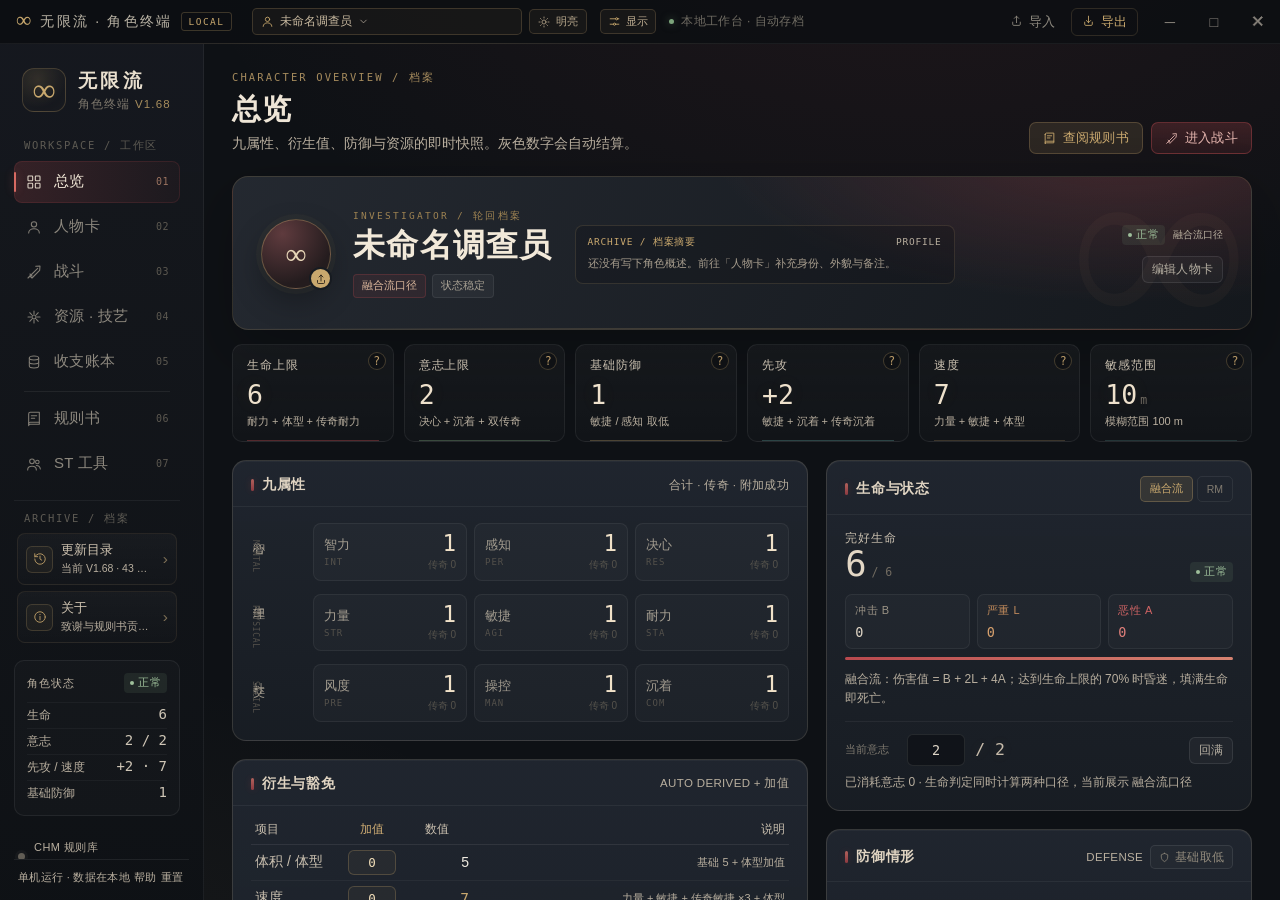
==== commit 7ad64b20: "feat: ST target rename, ignore CHM scan, about credit" ====
--- a/mobile/app/src/main/assets/www/index.html
+++ b/mobile/app/src/main/assets/www/index.html
@@ -184,8 +184,8 @@
       <div class="about-kicker">RULEBOOK CONTRIBUTORS · 致谢</div>
       <h2 class="about-title" id="about-title">致 谢</h2>
       <div class="about-divider" aria-hidden="true"><i></i><span>◆</span><i></i></div>
-      <p class="about-thanks">感谢 <b>滑稽金_金子</b>、<b>觉妖怪</b>、<b>啤酒鸦</b><br>和<b>广大群友</b>对本规则书的贡献</p>
-      <p class="about-note">每一份整理、校对、投稿与传播，都让无限流的世界更完整。</p>
+      <p class="about-thanks">感谢 <b>滑稽金_金子</b>、<b>觉妖怪</b>、<b>啤酒鸦</b> 和<b>广大群友</b>对群友版无限流规则书的贡献</p>
+      <p class="about-note">感谢 <b>滑稽金_金子</b> 对本软件的立项，构建，以及后续的维护</p>
       <div class="about-signature">
         <span class="about-seal">∞</span>
         <span>无限流 · 角色终端</span>
--- a/mobile/app/src/main/assets/www/app.css
+++ b/mobile/app/src/main/assets/www/app.css
@@ -99,14 +99,14 @@
 .titlebar-right { display: flex; align-items: center; height: 100%; justify-self: end; }
 .character-switcher { position: relative; display: flex; align-items: center; }
 .character-switch-btn {
-  width: 380px; max-width: 380px; height: 27px; display: inline-flex; align-items: center; gap: 6px;
+  width: 270px; max-width: 270px; height: 27px; display: inline-flex; align-items: center; gap: 6px;
   padding: 0 8px; border-radius: 5px; border: 1px solid rgba(201,168,110,.22);
   background: rgba(201,168,110,.055); color: #c7b89f; font-size: 10px;
 }
 .character-switch-btn:hover { border-color: rgba(201,168,110,.48); background: rgba(201,168,110,.11); color: #f0dfbf; }
 .character-switch-icon { width: 13px; height: 13px; display: flex; color: var(--gold); }
 .character-switch-icon svg { width: 13px; height: 13px; }
-#character-switch-name { max-width: 310px; overflow: hidden; text-overflow: ellipsis; white-space: nowrap; }
+#character-switch-name { max-width: 200px; overflow: hidden; text-overflow: ellipsis; white-space: nowrap; }
 .character-switch-caret { width: 12px; height: 12px; display: flex; color: var(--note); }
 .character-switch-caret svg { width: 11px; height: 11px; }
 .character-menu {
@@ -500,6 +500,165 @@
 .stat-value { font: 23px/1.1 var(--mono); color: #e3d9c8; margin-top: 7px; font-weight: 400; }
 .stat-value small { font-size: 9px; color: #6f6a61; margin-left: 3px; }
 .stat-foot { margin-top: 5px; font-size: 8px; color: #5d5951; }
+
+.stat-help {
+  position: absolute; right: 7px; top: 7px; z-index: 2;
+  width: 18px; height: 18px; border-radius: 50%;
+  border: 1px solid rgba(201,168,110,.28); background: rgba(12,14,18,.55);
+  color: #b99a67; font: 10px/1 var(--mono); cursor: pointer;
+  display: flex; align-items: center; justify-content: center;
+}
+.stat-help:hover { color: #f0d39c; border-color: rgba(201,168,110,.6); background: rgba(201,168,110,.12); }
+.stat-guide-layer {
+  position: fixed; inset: 0; z-index: 320; display: flex; align-items: center; justify-content: center;
+  padding: 24px; background: rgba(4,6,9,.82);
+  opacity: 1;
+}
+.stat-guide-card {
+  position: relative; width: min(660px, 94vw); max-height: 88vh; overflow: auto; scrollbar-gutter: stable;
+  padding: 26px 30px 22px; border-radius: 14px;
+  border: 1px solid rgba(201,168,110,.3);
+  background: radial-gradient(520px 220px at 50% -10%, rgba(201,168,110,.1), transparent 70%), #12151b;
+  box-shadow: 0 30px 80px rgba(0,0,0,.55); color: #cfc5b5;
+}
+.stat-guide-close {
+  position: absolute; right: 16px; top: 14px; width: 28px; height: 28px;
+  border: 1px solid transparent; border-radius: 6px; background: transparent;
+  color: #8d8679; font-size: 13px; cursor: pointer;
+}
+.stat-guide-close:hover { color: #e2c486; border-color: rgba(201,168,110,.25); }
+.stat-guide-kicker { color: #8c7a58; font: 8px/1.4 var(--mono); letter-spacing: .16em; }
+.stat-guide-heading { display: flex; align-items: baseline; gap: 10px; margin-top: 7px; }
+.stat-guide-heading h2 { margin: 0; color: #f0e6d5; font-size: 22px; font-weight: 500; letter-spacing: .04em; }
+.stat-guide-heading span { color: #6e685d; font: 8px/1 var(--mono); letter-spacing: .1em; }
+.stat-guide-tabs { display: flex; flex-wrap: wrap; gap: 6px; margin: 18px 0 0; padding-bottom: 14px; border-bottom: 1px solid rgba(255,255,255,.07); }
+.stat-guide-tab {
+  padding: 5px 9px; border-radius: 5px; border: 1px solid rgba(255,255,255,.07);
+  background: rgba(255,255,255,.02); color: #8d8679; font-size: 10px; cursor: pointer;
+}
+.stat-guide-tab:hover { color: #d8c8ad; border-color: rgba(201,168,110,.28); }
+.stat-guide-tab.active { color: #1b1712; background: #c9a35f; border-color: #c9a35f; }
+.stat-guide-value { display: flex; align-items: baseline; gap: 9px; margin-top: 18px; }
+.stat-guide-value b { color: #e8c98f; font: 30px/1 var(--mono); font-weight: 400; }
+.stat-guide-value span { color: #6e685d; font-size: 9px; }
+.stat-guide-purpose { margin: 11px 0 0; color: #cfc5b5; font-size: 13px; line-height: 1.9; }
+.stat-guide-sections { display: grid; grid-template-columns: 1fr 1fr; gap: 12px; margin-top: 18px; }
+.stat-guide-sections > div { padding: 12px 14px; border: 1px solid rgba(201,168,110,.14); border-radius: 8px; background: rgba(255,255,255,.018); }
+.stat-guide-sections h4 { margin: 0 0 6px; color: #a58c60; font-size: 9px; font-weight: 500; letter-spacing: .08em; }
+.stat-guide-sections p { margin: 0; color: #b0a798; font-size: 10.5px; line-height: 1.8; }
+.stat-guide-example { margin-top: 14px; padding: 11px 14px; border-left: 2px solid rgba(201,168,110,.5); background: rgba(201,168,110,.045); color: #9f9688; font-size: 10.5px; line-height: 1.8; }
+.stat-guide-example b { color: #c9a35f; font-weight: 500; margin-right: 7px; }
+.stat-guide-note { margin-top: 14px; color: #5f5a51; font-size: 9px; line-height: 1.7; }
+.stat-guide-actions { display: flex; justify-content: flex-end; margin-top: 16px; }
+
+.combat-demo-card { width: min(600px, 94vw); }
+.combat-demo-dots { display: flex; gap: 5px; margin-top: 13px; }
+.combat-demo-dot { width: 20px; height: 2px; border-radius: 2px; background: rgba(255,255,255,.1); }
+.combat-demo-dot.active { background: #c9a35f; }
+.combat-demo-kicker { margin-top: 17px; color: #a58c60; font: 9px/1.4 var(--mono); letter-spacing: .12em; }
+.combat-demo-card h2 { margin: 7px 0 0; color: #f0e6d5; font-size: 20px; font-weight: 500; letter-spacing: .03em; }
+.combat-demo-body { margin: 12px 0 0; color: #c5baa9; font-size: 12px; line-height: 2; }
+.combat-demo-body b { color: #e8c98f; font-weight: 600; }
+.combat-demo-formula {
+  margin-top: 16px; padding: 11px 13px; border-radius: 7px;
+  border: 1px solid rgba(201,168,110,.16); background: rgba(201,168,110,.045);
+  color: #b9a98e; font: 10px/1.7 var(--mono);
+}
+.combat-demo-actions { display: flex; align-items: center; gap: 8px; margin-top: 18px; }
+
+.quick-build-card { width: min(720px, 94vw); }
+.quick-build-steps { display: flex; align-items: center; gap: 8px; margin-top: 14px; color: #5f5a51; font-size: 9px; }
+.quick-build-steps span.active { color: #d8b878; }
+.quick-build-steps i { color: #3d3932; font-style: normal; }
+.quick-build-card h2 { margin: 10px 0 0; color: #f0e6d5; font-size: 20px; font-weight: 500; }
+.quick-template-grid { display: grid; grid-template-columns: 1fr 1fr; gap: 9px; margin-top: 16px; }
+.quick-template { text-align: left; padding: 13px 14px; border-radius: 8px; border: 1px solid rgba(255,255,255,.08); background: #171a20; color: #b8afa0; cursor: pointer; }
+.quick-template:hover { border-color: rgba(201,168,110,.35); background: #1b1d22; }
+.quick-template.active { border-color: #c9a35f; background: #211d15; }
+.quick-template-top { display: flex; align-items: baseline; justify-content: space-between; gap: 8px; }
+.quick-template-top b { color: #e2c486; font-size: 13px; font-weight: 500; }
+.quick-template-top span { color: #8c7a58; font-size: 8px; }
+.quick-template p { margin: 8px 0 0; color: #8d8679; font-size: 10px; line-height: 1.7; }
+.quick-template small { display: block; margin-top: 9px; color: #6f685c; font-size: 8.5px; }
+.quick-field { margin-top: 16px; }
+.quick-field > label { display: block; margin-bottom: 7px; color: #a58c60; font-size: 9px; letter-spacing: .06em; }
+.quick-field input[type="text"] { width: 100%; padding: 9px 10px; border-radius: 6px; border: 1px solid rgba(255,255,255,.1); background: #0e1116; color: #e4d8c5; font-size: 12px; outline: none; }
+.quick-field input[type="text"]:focus { border-color: rgba(201,168,110,.5); }
+.quick-primary-list { display: grid; grid-template-columns: 1fr 1fr 1fr; gap: 8px; }
+.quick-primary { display: flex; flex-direction: column; gap: 7px; padding: 9px 10px; border: 1px solid rgba(255,255,255,.07); border-radius: 7px; background: rgba(255,255,255,.015); }
+.quick-primary > span { color: #c5baa9; font-size: 10px; line-height: 1.5; }
+.quick-primary small { display: block; color: #6f685c; font-size: 8px; font-weight: 400; margin-top: 2px; }
+.quick-primary input { width: 100%; padding: 6px 7px; border-radius: 5px; border: 1px solid rgba(201,168,110,.2); background: #0e1116; color: #e8c98f; font: 15px var(--mono); }
+.quick-note { margin-top: 12px; color: #6f685c; font-size: 9px; line-height: 1.8; }
+
+.quick-budget { display: flex; align-items: center; gap: 14px; margin-top: 12px; padding: 7px 10px; border-radius: 6px; border: 1px solid rgba(201,168,110,.14); background: rgba(201,168,110,.035); color: #8d8679; font-size: 9.5px; }
+.quick-budget b { color: #d8b878; font-weight: 500; }
+.quick-budget.over { border-color: rgba(208,94,94,.35); background: rgba(208,94,94,.06); color: #d9a39e; }
+.quick-budget.over b { color: #e2aaa5; }
+
+.quick-preview-grid { display: grid; grid-template-columns: repeat(3, 1fr); gap: 7px; margin-top: 14px; }
+.quick-preview-grid > div { padding: 9px 10px; border-radius: 6px; background: rgba(255,255,255,.02); border: 1px solid rgba(255,255,255,.06); }
+.quick-preview-grid span { display: block; color: #777064; font-size: 8.5px; }
+.quick-preview-grid b { display: block; margin-top: 5px; color: #e2c486; font: 17px/1.2 var(--mono); font-weight: 400; }
+.quick-review-title { margin-top: 15px; color: #f0e6d5; font-size: 22px; }
+.quick-review-sub { margin-top: 4px; color: #8c7a58; font-size: 10px; }
+.quick-review-list { display: flex; flex-wrap: wrap; gap: 7px; margin-top: 12px; }
+.quick-review-list span { padding: 5px 8px; border-radius: 5px; border: 1px solid rgba(201,168,110,.15); color: #9f9688; font-size: 9px; }
+.quick-review-list b { color: #d8b878; font-weight: 500; }
+.quick-build-actions { display: flex; align-items: center; gap: 8px; margin-top: 18px; }
+
+.character-check-card { width: min(560px, 94vw); }
+.character-check-list { display: flex; flex-direction: column; gap: 6px; margin-top: 14px; }
+.character-check-item { display: flex; align-items: flex-start; gap: 10px; padding: 9px 11px; border-radius: 7px; border: 1px solid rgba(255,255,255,.07); background: rgba(255,255,255,.015); }
+.character-check-item.ok { border-color: rgba(124,164,123,.16); }
+.character-check-item.warn { border-color: rgba(201,168,110,.2); background: rgba(201,168,110,.035); }
+.character-check-icon { width: 19px; height: 19px; flex: 0 0 19px; border-radius: 50%; display: flex; align-items: center; justify-content: center; font: 10px/1 var(--mono); }
+.character-check-item.ok .character-check-icon { color: #a8c79a; background: rgba(124,164,123,.12); }
+.character-check-item.warn .character-check-icon { color: #d8b878; background: rgba(201,168,110,.12); }
+.character-check-item b { display: block; color: #c5baa9; font-size: 10.5px; font-weight: 500; }
+.character-check-item small { display: block; margin-top: 3px; color: #777064; font-size: 9px; line-height: 1.65; }
+.character-check-actions { display: flex; align-items: center; gap: 8px; margin-top: 16px; }
+
+@media (max-width: 700px) {
+  .quick-template-grid, .quick-primary-list { grid-template-columns: 1fr; }
+  .quick-preview-grid { grid-template-columns: 1fr 1fr; }
+  .quick-build-card h2 { font-size: 18px; }
+}
+
+.combat-demo-actions .btn { min-width: 70px; }
+@media (max-width: 700px) {
+  .combat-demo-card { padding: 22px 18px 18px; }
+  .combat-demo-card h2 { font-size: 18px; }
+  .combat-demo-body { font-size: 11.5px; }
+}
+
+
+.stat-delta {
+  display: inline-block; margin-left: 6px; padding: 1px 5px;
+  border-radius: 4px; font: 9px/1.4 var(--mono); vertical-align: middle;
+}
+.stat-delta.up { color: #a8c79a; background: rgba(124,164,123,.13); border: 1px solid rgba(124,164,123,.28); }
+.stat-delta.down { color: #dda29d; background: rgba(208,94,94,.12); border: 1px solid rgba(208,94,94,.28); }
+.stat-delta-note {
+  display: flex; align-items: center; justify-content: space-between; gap: 10px;
+  margin-top: 8px; padding: 7px 10px; border-radius: 7px;
+  border: 1px solid rgba(201,168,110,.14); background: rgba(201,168,110,.045);
+  color: #a89b86; font-size: 10px; line-height: 1.6;
+}
+.stat-delta-help {
+  flex: 0 0 auto; border: 1px solid rgba(201,168,110,.28); border-radius: 5px;
+  background: transparent; color: #c9a35f; font-size: 9px; padding: 3px 7px; cursor: pointer;
+}
+.stat-delta-help:hover { background: rgba(201,168,110,.1); }
+
+@media (max-width: 700px) {
+  .stat-guide-layer { padding: 12px; }
+  .stat-guide-card { padding: 22px 18px 18px; max-height: 90vh; }
+  .stat-guide-sections { grid-template-columns: 1fr; }
+  .stat-guide-heading h2 { font-size: 19px; }
+  .stat-guide-value b { font-size: 26px; }
+}
+
 .overview-grid { display: grid; grid-template-columns: minmax(0, 1.25fr) minmax(0, .9fr); gap: 18px; margin-top: 18px; align-items: start; }
 .overview-left, .overview-right { display: flex; flex-direction: column; gap: 18px; min-width: 0; }
 .attr-groups { display: flex; flex-direction: column; gap: 13px; }
@@ -1098,6 +1257,13 @@
 .toc-search-result:hover { background: rgba(255,255,255,.035); }
 .toc-search-result.active { background: rgba(184,73,78,.08); }
 .result-book { font-size: 7px; color: #8c7a58; letter-spacing: .03em; margin-bottom: 3px; }
+
+.result-line { display: flex; align-items: baseline; gap: 7px; min-width: 0; }
+.result-rank { flex: 0 0 16px; color: #c9a35f; font: 9px/1.4 var(--mono); text-align: right; }
+.result-line .result-title { flex: 1; min-width: 0; }
+.result-book-inline { flex: 0 1 auto; max-width: 46%; color: #8c7a58; font-size: 7.5px; white-space: nowrap; overflow: hidden; text-overflow: ellipsis; text-align: right; }
+.toc-search-result .result-snippet { margin-top: 6px; }
+
 .result-title { font-size: 9.5px; color: #b8afa0; line-height: 1.45; }
 .result-title mark, .reader mark { background: rgba(201,168,110,.22); color: #eddfc3; border-radius: 2px; padding: 0 1px; }
 .result-snippet { margin-top: 5px; font-size: 8px; line-height: 1.6; color: #6f6a61; display: -webkit-box; -webkit-line-clamp: 3; -webkit-box-orient: vertical; overflow: hidden; }
@@ -1110,6 +1276,12 @@
 .reader-breadcrumb .crumb-sep { color: #4f4b45; }
 .reader-breadcrumb .crumb-page { overflow: hidden; text-overflow: ellipsis; color: #c9bfae; }
 .reader-actions { display: flex; align-items: center; gap: 3px; }
+
+.reader-zoom { flex: 0 0 auto; display: flex; align-items: center; gap: 5px; color: #7b756b; font-size: 8px; }
+.reader-zoom input[type="range"] { width: 62px; accent-color: #c9a35f; height: 12px; }
+.reader-zoom output { color: #a99c87; font: 8px var(--mono); width: 30px; text-align: right; }
+html[data-theme="light"] .reader-zoom { color: #8b7e6b; }
+
 .reader-action { width: 25px; height: 25px; border-radius: 4px; display: flex; align-items: center; justify-content: center; color: #7b756b; }
 .reader-action svg { width: 14px; height: 14px; }
 .reader-action:hover { color: #ddd3c1; background: rgba(255,255,255,.06); }
@@ -1343,6 +1515,10 @@
 .folder-book .book-mark { width: 24px; height: 28px; }
 .folder-book b { display: block; font-size: 10px; color: #c7bdad; font-weight: 500; }
 .folder-book small { display: block; font-size: 8px; color: #6f6960; margin-top: 3px; }
+.folder-book-row { display: flex; gap: 6px; align-items: stretch; }
+.folder-book-row .folder-book { flex: 1; width: auto; min-width: 0; }
+.folder-delete { width: 34px; flex: 0 0 34px; display: flex; align-items: center; justify-content: center; border-radius: 6px; border: 1px solid rgba(208,94,94,.22); background: rgba(208,94,94,.05); color: #b97772; }
+.folder-delete:hover { background: rgba(208,94,94,.12); border-color: rgba(208,94,94,.4); }
 .toasts { position: fixed; right: 22px; bottom: 22px; display: flex; flex-direction: column; gap: 8px; z-index: 120; pointer-events: none; }
 .toast { min-width: 190px; max-width: 340px; padding: 10px 13px; border-radius: 7px; background: rgba(30,35,43,.97); border: 1px solid rgba(201,168,110,.18); color: #d8cebc; font-size: 10.5px; box-shadow: var(--shadow); animation: toastIn .2s ease both; }
 .toast.error { border-color: rgba(208,94,94,.35); color: #e2aaa5; }
@@ -1882,6 +2058,7 @@
 html[data-theme="light"] .folder-book:hover { background: rgba(143,106,50,.07); border-color: rgba(143,106,50,.25); }
 html[data-theme="light"] .folder-book b { color: #554737; }
 html[data-theme="light"] .folder-book small { color: #8f8270; }
+html[data-theme="light"] .folder-delete { background: #fbf1ef; border-color: rgba(166,55,53,.18); color: #a64040; }
 
 /* ---------------- explanatory-text contrast pass ---------------- */
 .page-desc { color: var(--note) !important; font-size: 12px; }
@@ -2111,4 +2288,41 @@
 /* Mobile: panel heads and ST toolbars */
 .panel-head { flex-wrap: wrap; }
 .st-toolbar { flex: 1 1 100%; display: grid; grid-template-columns: repeat(2, minmax(0, 1fr)); gap: 6px; }
-.st-toolbar .btn { width: 100%; justify-content: center; white-space: nowrap; }+.st-toolbar .btn { width: 100%; justify-content: center; white-space: nowrap; }
+
+body.mobile-nav-frame .app { padding-top: max(env(safe-area-inset-top), 24px); }
+body.mobile-nav-frame::before {
+  content: ""; position: fixed; z-index: 2000; top: 0; left: 0; right: 0;
+  height: max(env(safe-area-inset-top), 24px); background: #05070a;
+}
+@media (max-width: 760px) {
+  .skill-table td { padding: 2px 3px; }
+  .skill-table th { padding-bottom: 4px; }
+  .skill-table .skill-name small { display: none; }
+  .skill-toolbar { margin-bottom: 7px; gap: 5px; }
+  .skill-table .skill-major { padding-left: 2px; padding-right: 2px; }
+}
+
+.def-label-input { width: 100%; min-width: 120px; color: #9f9586; font-size: 9.5px; }
+.defense-formula { margin-top: 8px; padding: 8px 10px; border-left: 2px solid rgba(201,168,110,.4); background: rgba(201,168,110,.035); color: #9f9586; font-size: 9.5px; line-height: 1.8; }
+.st-defense-note { margin-top: 8px; color: #8d8679; font-size: 9px; line-height: 1.7; border-top: 1px solid rgba(255,255,255,.06); padding-top: 7px; }
+
+.def-th-help { width: 16px; height: 16px; margin-left: 4px; border-radius: 50%; border: 1px solid rgba(201,168,110,.32); background: transparent; color: #c9a35f; font: 9px/1 var(--mono); cursor: pointer; vertical-align: middle; }
+.def-th-help:hover { background: rgba(201,168,110,.12); color: #f0d39c; }
+.def-syntax-example { display: inline-block; margin: 5px 0; padding: 5px 7px; border-radius: 4px; background: rgba(201,168,110,.08); color: #e2c486; font-size: 10px; }
+
+.st-target-picker { display: flex; align-items: center; gap: 7px; flex-wrap: wrap; margin-bottom: 9px; padding: 7px 9px; border: 1px solid rgba(201,168,110,.14); border-radius: 7px; background: rgba(201,168,110,.035); }
+.st-target-picker label { display: flex; align-items: center; gap: 5px; color: #a58c60; font-size: 9px; }
+.st-target-picker select { min-width: 130px; }
+.st-target-picker input { width: 140px; }
+@media (max-width: 760px) {
+  .character-switch-btn { width: min(190px, 46vw); max-width: min(190px, 46vw); }
+  #character-switch-name { max-width: min(110px, 28vw); }
+  .titlebar-center { min-width: 0; gap: 4px; }
+}
+
+.def-src-auto { color: #9fc38f; }
+.def-src-manual { color: #e2a19b; }
+.def-src-extra { color: #e2c486; }
+.book-ignore { display:flex; align-items:center; gap:4px; align-self:center; color:#777064; font-size:8px; white-space:nowrap; }
+.book-ignore input { accent-color:#c9a35f; }
